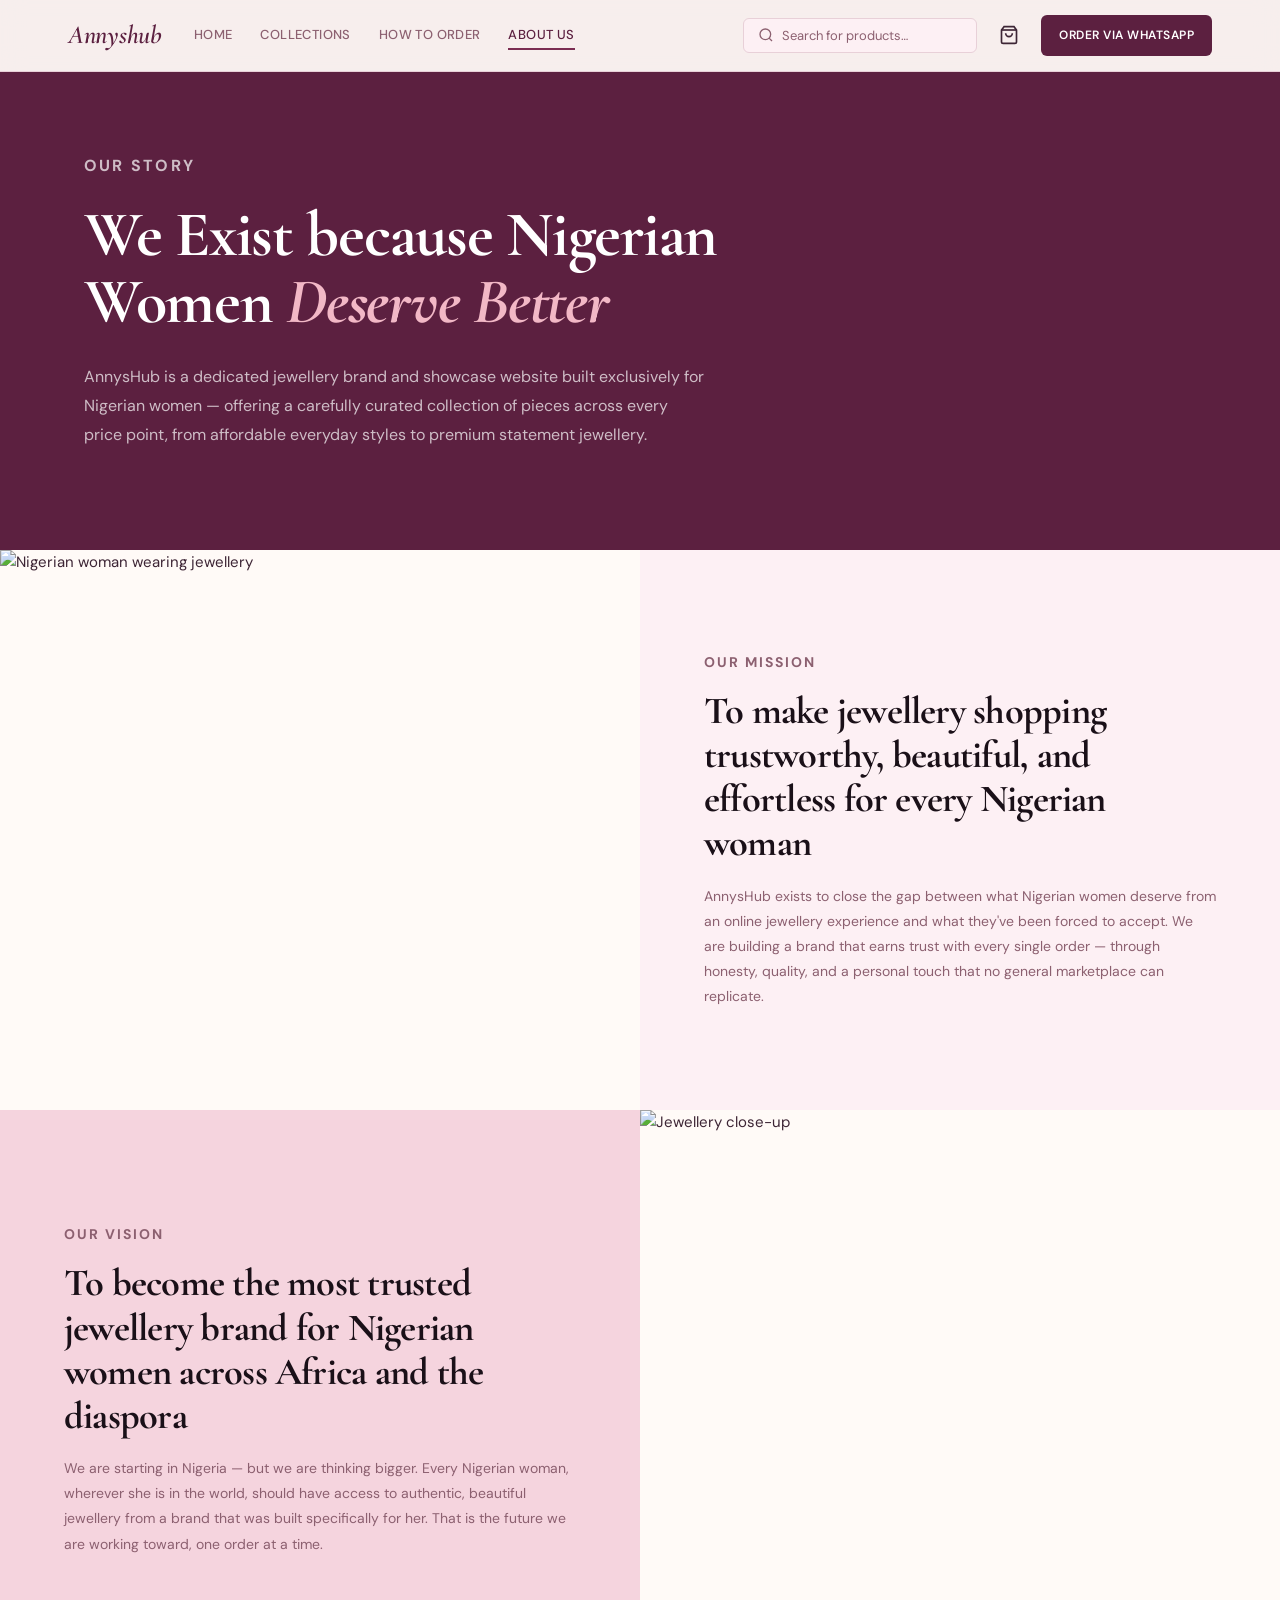
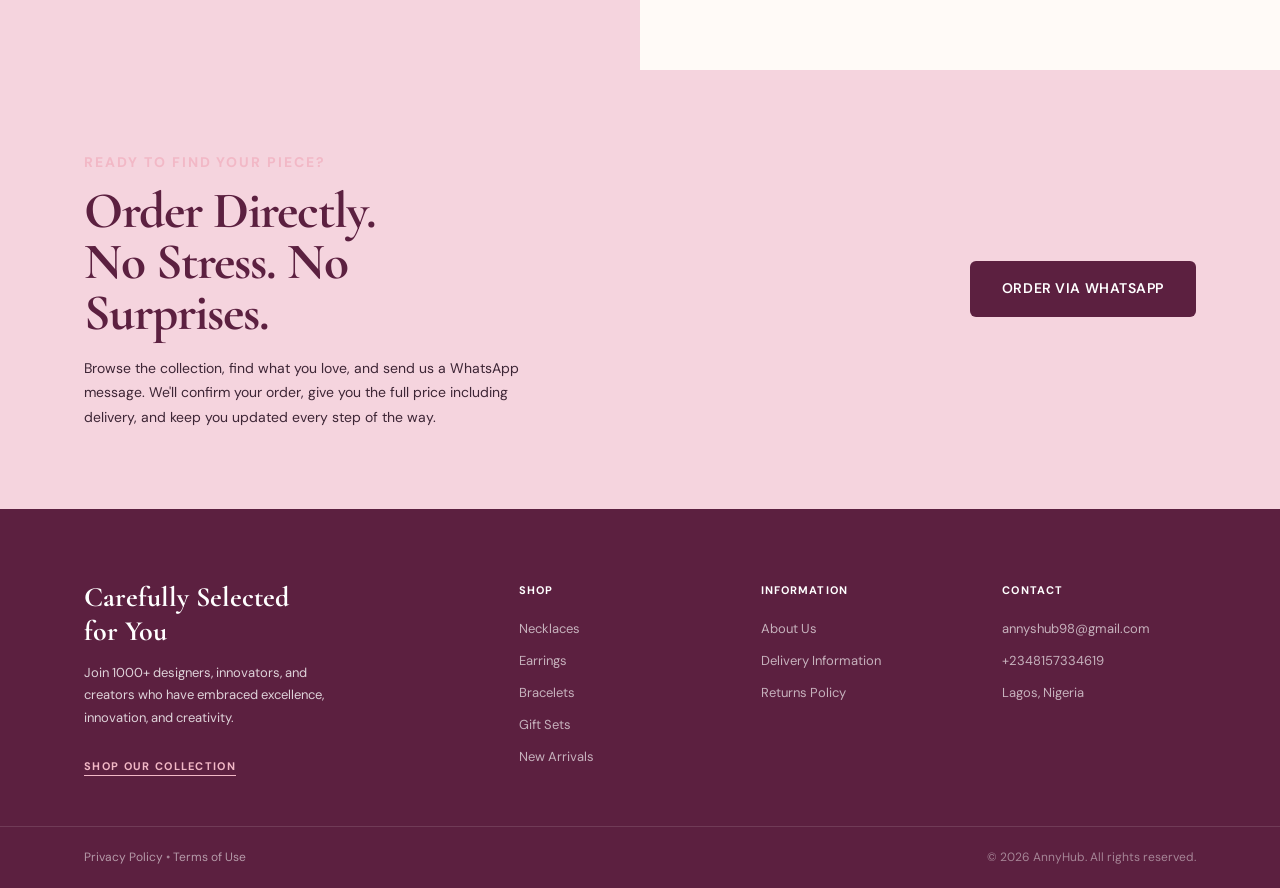
==== about.html @ d25cd74f "how to order.html update and index.html update added the how to order page and linked it to the inde" ====
<!DOCTYPE html>
<html lang="en">
<head>
  <meta charset="UTF-8" />
  <meta name="viewport" content="width=device-width, initial-scale=1.0" />
  <title>About Us — AnnyHub</title>
  <link rel="preconnect" href="https://fonts.googleapis.com" />
  <link rel="preconnect" href="https://fonts.gstatic.com" crossorigin />
  <link href="https://fonts.googleapis.com/css2?family=Cormorant+Garamond:ital,wght@0,300;0,400;0,500;0,600;0,700;1,400;1,500&family=DM+Sans:wght@300;400;500;600&display=swap" rel="stylesheet" />
  <link rel="stylesheet" href="style.css" />
</head>
<body>

  <!-- NAV -->
  <header class="nav" id="nav">
    <div class="nav__inner">
      <a href="index.html" class="nav__logo">Annyshub</a>
      <nav class="nav__links">
        <a href="index.html" class="nav__link">Home</a>
        <a href="index.html#collections" class="nav__link">Collections</a>
        <a href="how-to-order.html" class="nav__link">How to Order</a>
        <a href="about.html" class="nav__link active">About Us</a>
      </nav>
      <div class="nav__actions">
        <div class="nav__search">
          <svg width="16" height="16" fill="none" stroke="currentColor" stroke-width="2" viewBox="0 0 24 24"><circle cx="11" cy="11" r="8"/><path d="m21 21-4.35-4.35"/></svg>
          <input type="text" placeholder="Search for products…" />
        </div>
        <button class="nav__cart" aria-label="Cart">
          <svg width="20" height="20" fill="none" stroke="currentColor" stroke-width="2" viewBox="0 0 24 24"><path d="M6 2 3 6v14a2 2 0 0 0 2 2h14a2 2 0 0 0 2-2V6l-3-4z"/><line x1="3" y1="6" x2="21" y2="6"/><path d="M16 10a4 4 0 0 1-8 0"/></svg>
        </button>
        <a href="https://wa.me/2348157334619" class="btn btn--dark btn--sm" target="_blank">Order via WhatsApp</a>
      </div>
      <button class="nav__burger" id="navBurger" aria-label="Menu">
        <span></span><span></span><span></span>
      </button>
    </div>
    <div class="nav__mobile" id="navMobile">
      <a href="index.html" class="nav__link">Home</a>
      <a href="index.html#collections" class="nav__link">Collections</a>
      <a href="how-to-order.html" class="nav__link">How to Order</a>
      <a href="about.html" class="nav__link active">About Us</a>
      <a href="https://wa.me/2348157334619" class="btn btn--dark btn--sm" target="_blank">Order via WhatsApp</a>
    </div>
  </header>

  <!-- ABOUT HERO -->
  <section class="about-hero">
    <div class="about-hero__inner container">
      <p class="section-label" style="color:rgba(255,255,255,0.7)">Our Story</p>
      <h1>We Exist because Nigerian Women <em>Deserve Better</em></h1>
      <p>AnnysHub is a dedicated jewellery brand and showcase website built exclusively for Nigerian women — offering a carefully curated collection of pieces across every price point, from affordable everyday styles to premium statement jewellery.</p>
    </div>
  </section>

  <!-- MISSION + VISION -->
  <section class="about-split">
    <div class="about-split__item">
      <div class="about-split__img">
        <img src="https://images.unsplash.com/photo-1588605279700-1add27ef7e93?w=700&q=80" alt="Nigerian woman wearing jewellery" />
      </div>
      <div class="about-split__text about-split__text--right">
        <p class="section-label">Our Mission</p>
        <h2>To make jewellery shopping trustworthy, beautiful, and effortless for every Nigerian woman</h2>
        <p>AnnysHub exists to close the gap between what Nigerian women deserve from an online jewellery experience and what they've been forced to accept. We are building a brand that earns trust with every single order — through honesty, quality, and a personal touch that no general marketplace can replicate.</p>
      </div>
    </div>

    <div class="about-split__item about-split__item--reverse">
      <div class="about-split__text about-split__text--left">
        <p class="section-label">Our Vision</p>
        <h2>To become the most trusted jewellery brand for Nigerian women across Africa and the diaspora</h2>
        <p>We are starting in Nigeria — but we are thinking bigger. Every Nigerian woman, wherever she is in the world, should have access to authentic, beautiful jewellery from a brand that was built specifically for her. That is the future we are working toward, one order at a time.</p>
      </div>
      <div class="about-split__img">
        <img src="https://images.unsplash.com/photo-1601121141418-7bec3c8a1c37?w=700&q=80" alt="Jewellery close-up" />
      </div>
    </div>
  </section>

  <!-- CTA BANNER -->
  <section class="cta-banner">
    <div class="container cta-banner__inner">
      <div class="cta-banner__text">
        <p class="section-label" style="color:var(--rose-light)">Ready to find your piece?</p>
        <h2>Order Directly.<br/> No Stress. No<br/> Surprises.</h2>
        <p>Browse the collection, find what you love, and send us a WhatsApp message. We'll confirm your order, give you the full price including delivery, and keep you updated every step of the way.</p>
      </div>
      <a href="https://wa.me/2348157334619" class="btn btn--dark btn--lg" target="_blank">Order via WhatsApp</a>
    </div>
  </section>

  <!-- FOOTER -->
  <footer class="footer">
    <div class="container footer__inner">
      <div class="footer__brand">
        <h3>Carefully Selected<br/> for You</h3>
        <p>Join 1000+ designers, innovators, and creators who have embraced excellence, innovation, and creativity.</p>
        <a href="index.html#collections" class="footer__shop-link">SHOP OUR COLLECTION</a>
      </div>
      <div class="footer__col">
        <h4>Shop</h4>
        <a href="#">Necklaces</a>
        <a href="#">Earrings</a>
        <a href="#">Bracelets</a>
        <a href="#">Gift Sets</a>
        <a href="#">New Arrivals</a>
      </div>
      <div class="footer__col">
        <h4>Information</h4>
        <a href="about.html">About Us</a>
        <a href="#">Delivery Information</a>
        <a href="#">Returns Policy</a>
      </div>
      <div class="footer__col">
        <h4>Contact</h4>
        <a href="mailto:annyshub98@gmail.com">annyshub98@gmail.com</a>
        <a href="tel:+2348157334619">+2348157334619</a>
        <span>Lagos, Nigeria</span>
      </div>
    </div>
    <div class="footer__bottom">
      <div class="container footer__bottom-inner">
        <span><a href="#">Privacy Policy</a> &bull; <a href="#">Terms of Use</a></span>
        <span>© 2026 AnnyHub. All rights reserved.</span>
      </div>
    </div>
  </footer>

  <script src="script.js"></script>
</body>
</html>
---- style.css ----
/* ===========================
   ANNYSHUB — Global Stylesheet
   =========================== */

/* --- CSS Variables --- */
:root {
  --plum:       #7b2d52;
  --plum-dark:  #5c2040;
  --plum-light: #a3446e;
  --rose:       #c0607a;
  --rose-light: #f2b8c6;
  --blush:      #fce8ee;
  --blush-mid:  #f5d4de;
  --pink-bg:    #fdf0f4;
  --cream:      #fffaf7;
  --dark:       #1a1018;
  --text:       #3d2535;
  --text-muted: #8c6070;
  --border:     #e8d0d8;
  --white:      #ffffff;

  --font-display: 'Cormorant Garamond', Georgia, serif;
  --font-body:    'DM Sans', sans-serif;

  --radius:    12px;
  --radius-lg: 20px;
  --shadow:    0 4px 24px rgba(123,45,82,0.10);
  --shadow-lg: 0 12px 48px rgba(123,45,82,0.16);

  --nav-h: 72px;
  --transition: 0.3s cubic-bezier(0.25, 0.46, 0.45, 0.94);
}

/* --- Reset & Base --- */
*, *::before, *::after { box-sizing: border-box; margin: 0; padding: 0; }

html { scroll-behavior: smooth; }

body {
  font-family: var(--font-body);
  font-size: 15px;
  line-height: 1.7;
  color: var(--text);
  background: var(--cream);
  overflow-x: hidden;
}

img { display: block; width: 100%; height: 100%; object-fit: cover; }
a { text-decoration: none; color: inherit; }
ul { list-style: none; }

/* --- Container --- */
.container {
  width: 100%;
  max-width: 1160px;
  margin: 0 auto;
  padding: 0 24px;
}

/* --- Buttons --- */
.btn {
  display: inline-flex;
  align-items: center;
  gap: 8px;
  font-family: var(--font-body);
  font-size: 13px;
  font-weight: 600;
  letter-spacing: 0.04em;
  text-transform: uppercase;
  border-radius: 6px;
  cursor: pointer;
  transition: all var(--transition);
  border: none;
  white-space: nowrap;
}

.btn--dark {
  background: var(--plum-dark);
  color: var(--white);
  padding: 13px 22px;
}
.btn--dark:hover {
  background: var(--plum);
  transform: translateY(-1px);
  box-shadow: 0 6px 20px rgba(92,32,64,0.35);
}

.btn--outline {
  background: transparent;
  color: var(--plum-dark);
  padding: 12px 22px;
  border: 1.5px solid var(--plum-dark);
}
.btn--outline:hover {
  background: var(--plum-dark);
  color: var(--white);
}

.btn--sm { padding: 10px 18px; font-size: 12px; }
.btn--lg { padding: 16px 32px; font-size: 14px; }


/* ===========================
   NAVIGATION
   =========================== */
.nav {
  position: fixed;
  top: 0; left: 0; right: 0;
  z-index: 100;
  background: rgba(255,250,247,0.95);
  backdrop-filter: blur(12px);
  border-bottom: 1px solid var(--border);
  height: var(--nav-h);
  transition: box-shadow var(--transition);
}

.nav.scrolled { box-shadow: var(--shadow); }

.nav__inner {
  height: 100%;
  max-width: 1200px;
  margin: 0 auto;
  padding: 0 28px;
  display: flex;
  align-items: center;
  gap: 32px;
}

.nav__logo {
  font-family: var(--font-display);
  font-size: 26px;
  font-weight: 600;
  font-style: italic;
  color: var(--plum-dark);
  flex-shrink: 0;
  letter-spacing: -0.01em;
}

.nav__links {
  display: flex;
  align-items: center;
  gap: 28px;
  flex: 1;
}

.nav__link {
  font-size: 13px;
  font-weight: 500;
  letter-spacing: 0.03em;
  color: var(--text-muted);
  text-transform: uppercase;
  transition: color var(--transition);
  position: relative;
}

.nav__link::after {
  content: '';
  position: absolute;
  bottom: -3px; left: 0;
  width: 0; height: 1.5px;
  background: var(--plum);
  transition: width var(--transition);
}

.nav__link:hover,
.nav__link.active {
  color: var(--plum-dark);
}

.nav__link:hover::after,
.nav__link.active::after { width: 100%; }

.nav__actions {
  display: flex;
  align-items: center;
  gap: 16px;
  margin-left: auto;
}

.nav__search {
  display: flex;
  align-items: center;
  gap: 8px;
  background: var(--pink-bg);
  border: 1px solid var(--border);
  border-radius: 6px;
  padding: 8px 14px;
}

.nav__search svg { color: var(--text-muted); flex-shrink: 0; }

.nav__search input {
  background: none;
  border: none;
  outline: none;
  font-family: var(--font-body);
  font-size: 13px;
  color: var(--text);
  width: 180px;
}

.nav__search input::placeholder { color: var(--text-muted); }

.nav__cart {
  background: none;
  border: none;
  cursor: pointer;
  color: var(--text);
  padding: 6px;
  border-radius: 6px;
  transition: color var(--transition);
  display: flex;
}
.nav__cart:hover { color: var(--plum); }

/* Burger */
.nav__burger {
  display: none;
  flex-direction: column;
  gap: 5px;
  background: none;
  border: none;
  cursor: pointer;
  padding: 4px;
  margin-left: auto;
}
.nav__burger span {
  display: block;
  width: 22px; height: 2px;
  background: var(--plum-dark);
  border-radius: 2px;
  transition: all var(--transition);
}

.nav__mobile {
  display: none;
  flex-direction: column;
  gap: 0;
  background: var(--white);
  border-top: 1px solid var(--border);
  padding: 20px 24px 28px;
  box-shadow: var(--shadow-lg);
}

.nav__mobile .nav__link {
  padding: 12px 0;
  border-bottom: 1px solid var(--border);
  font-size: 14px;
}

.nav__mobile .btn { margin-top: 16px; align-self: flex-start; }

.nav__mobile.open { display: flex; }


/* ===========================
   HOMEPAGE — HERO
   =========================== */
.hero {
  min-height: 100vh;
  padding-top: var(--nav-h);
  display: grid;
  grid-template-columns: 1fr 1fr;
  align-items: center;
  gap: 60px;
  max-width: 1200px;
  margin: 0 auto;
  padding-left: 28px;
  padding-right: 28px;
  padding-bottom: 60px;
}

.hero__content {
  padding-top: 40px;
  animation: fadeUp 0.8s ease both;
}

.hero__eyebrow {
  font-size: 11px;
  font-weight: 600;
  letter-spacing: 0.15em;
  text-transform: uppercase;
  color: var(--rose);
  margin-bottom: 20px;
}

.hero__headline {
  font-family: var(--font-display);
  font-size: clamp(48px, 6vw, 80px);
  font-weight: 700;
  line-height: 1.0;
  color: var(--dark);
  margin-bottom: 24px;
  letter-spacing: -0.02em;
}

.hero__headline em {
  font-style: italic;
  color: var(--rose);
}

.hero__headline span {
  color: var(--plum);
  font-style: italic;
}

.hero__sub {
  font-size: 15px;
  color: var(--text-muted);
  max-width: 420px;
  margin-bottom: 36px;
  line-height: 1.75;
}

.hero__cta {
  display: flex;
  flex-wrap: wrap;
  gap: 12px;
  margin-bottom: 48px;
}

.hero__stats {
  display: flex;
  gap: 40px;
  padding-top: 32px;
  border-top: 1px solid var(--border);
}

.hero__stat strong {
  display: block;
  font-family: var(--font-display);
  font-size: 28px;
  font-weight: 700;
  color: var(--plum-dark);
  line-height: 1;
  margin-bottom: 4px;
}

.hero__stat span {
  font-size: 11px;
  font-weight: 500;
  letter-spacing: 0.06em;
  text-transform: uppercase;
  color: var(--text-muted);
}

.hero__image {
  position: relative;
  animation: fadeUp 0.8s 0.2s ease both;
}

.hero__img-frame {
  width: 100%;
  aspect-ratio: 4/5;
  border-radius: var(--radius-lg);
  overflow: hidden;
  box-shadow: var(--shadow-lg);
  position: relative;
  z-index: 1;
}

.hero__accent-dot {
  position: absolute;
  width: 200px; height: 200px;
  background: radial-gradient(circle, var(--blush) 0%, transparent 70%);
  border-radius: 50%;
  top: -40px; right: -40px;
  z-index: 0;
}


/* ===========================
   TICKER
   =========================== */
.ticker {
  background: var(--plum-dark);
  overflow: hidden;
  padding: 14px 0;
}

.ticker__track {
  display: flex;
  gap: 0;
  animation: ticker 20s linear infinite;
  white-space: nowrap;
}

.ticker__track span {
  font-size: 11px;
  font-weight: 600;
  letter-spacing: 0.12em;
  text-transform: uppercase;
  color: rgba(255,255,255,0.85);
  padding: 0 40px;
  flex-shrink: 0;
}

@keyframes ticker {
  0% { transform: translateX(0); }
  100% { transform: translateX(-50%); }
}


/* ===========================
   SECTION SHARED
   =========================== */
.section-header {
  display: flex;
  flex-wrap: wrap;
  align-items: flex-end;
  gap: 8px 24px;
  margin-bottom: 44px;
}

.section-label {
  font-size: 10.5px;
  font-weight: 700;
  letter-spacing: 0.14em;
  text-transform: uppercase;
  color: var(--rose);
  width: 100%;
}

.section-title {
  font-family: var(--font-display);
  font-size: clamp(30px, 4vw, 48px);
  font-weight: 700;
  color: var(--dark);
  letter-spacing: -0.02em;
  line-height: 1.1;
  flex: 1;
}

.section-link {
  font-size: 12px;
  font-weight: 600;
  letter-spacing: 0.05em;
  text-transform: uppercase;
  color: var(--plum);
  margin-bottom: 6px;
  transition: color var(--transition);
}
.section-link:hover { color: var(--rose); }


/* ===========================
   CATEGORIES
   =========================== */
.categories {
  background: var(--white);
  padding: 100px 0;
}

.categories__grid {
  display: grid;
  grid-template-columns: repeat(4, 1fr);
  gap: 16px;
}

.cat-card {
  position: relative;
  border-radius: var(--radius);
  overflow: hidden;
  cursor: pointer;
}

.cat-card__img {
  width: 100%;
  aspect-ratio: 3/4;
  transition: transform 0.5s ease;
}

.cat-card:hover .cat-card__img { transform: scale(1.04); }

.cat-card__label {
  position: absolute;
  top: 12px; left: 12px;
  background: var(--plum-dark);
  color: white;
  font-size: 10px;
  font-weight: 700;
  letter-spacing: 0.1em;
  text-transform: uppercase;
  padding: 5px 10px;
  border-radius: 4px;
}


/* ===========================
   ARRIVALS
   =========================== */
.arrivals {
  background: var(--pink-bg);
  padding: 100px 0;
}

.arrivals__grid {
  display: grid;
  grid-template-columns: repeat(3, 1fr);
  gap: 24px;
}

.product-card {
  background: var(--white);
  border-radius: var(--radius);
  overflow: hidden;
  box-shadow: var(--shadow);
  transition: transform var(--transition), box-shadow var(--transition);
}

.product-card:hover {
  transform: translateY(-4px);
  box-shadow: var(--shadow-lg);
}

.product-card__img {
  position: relative;
  aspect-ratio: 4/5;
  overflow: hidden;
}

.product-card__overlay {
  position: absolute;
  inset: 0;
  background: rgba(92,32,64,0.55);
  display: flex;
  align-items: center;
  justify-content: center;
  opacity: 0;
  transition: opacity var(--transition);
}

.product-card:hover .product-card__overlay { opacity: 1; }

.product-card__info {
  padding: 18px 20px 22px;
}

.product-card__info h3 {
  font-family: var(--font-display);
  font-size: 20px;
  font-weight: 600;
  color: var(--dark);
  margin-bottom: 4px;
}

.product-card__meta {
  font-size: 11px;
  font-weight: 600;
  letter-spacing: 0.08em;
  text-transform: uppercase;
  color: var(--text-muted);
  margin-bottom: 8px;
}

.product-card__price {
  font-family: var(--font-display);
  font-size: 22px;
  font-weight: 700;
  color: var(--plum-dark);
}


/* ===========================
   REVIEWS
   =========================== */
.reviews {
  background: var(--white);
  padding: 100px 0;
}

.reviews__title { font-size: clamp(36px, 5vw, 60px); }

.reviews__grid {
  display: grid;
  grid-template-columns: repeat(3, 1fr);
  gap: 24px;
}

.review-card {
  background: var(--pink-bg);
  border: 1px solid var(--blush-mid);
  border-radius: var(--radius);
  padding: 28px 24px;
  display: flex;
  flex-direction: column;
  gap: 20px;
}

.review-card p {
  font-size: 14px;
  line-height: 1.75;
  color: var(--text);
  flex: 1;
}

.review-card__author {
  display: flex;
  align-items: center;
  gap: 12px;
}

.review-card__avatar {
  width: 40px; height: 40px;
  background: var(--plum);
  color: white;
  border-radius: 50%;
  display: flex;
  align-items: center;
  justify-content: center;
  font-size: 15px;
  font-weight: 700;
  flex-shrink: 0;
}

.review-card__author strong {
  display: block;
  font-size: 14px;
  font-weight: 600;
  color: var(--dark);
}

.review-card__author span {
  font-size: 12px;
  color: var(--text-muted);
}

.stars { color: #e5963a; font-size: 13px; letter-spacing: 1px; }


/* ===========================
   TRUST
   =========================== */
.trust {
  background: var(--pink-bg);
  padding: 100px 0;
}

.trust__grid {
  display: grid;
  grid-template-columns: repeat(3, 1fr);
  gap: 24px;
}

.trust-card {
  background: var(--white);
  border: 1px solid var(--border);
  border-radius: var(--radius);
  padding: 36px 28px;
  text-align: center;
}

.trust-card__icon {
  font-size: 32px;
  margin-bottom: 16px;
}

.trust-card h3 {
  font-family: var(--font-display);
  font-size: 20px;
  font-weight: 600;
  color: var(--dark);
  margin-bottom: 10px;
}

.trust-card p {
  font-size: 14px;
  color: var(--text-muted);
  line-height: 1.7;
}


/* ===========================
   CTA BANNER
   =========================== */
.cta-banner {
  background: var(--blush-mid);
  padding: 80px 0;
}

.cta-banner__inner {
  display: flex;
  align-items: center;
  justify-content: space-between;
  gap: 48px;
}

.cta-banner__text h2 {
  font-family: var(--font-display);
  font-size: clamp(36px, 4vw, 56px);
  font-weight: 700;
  color: var(--plum-dark);
  line-height: 1.0;
  letter-spacing: -0.02em;
  margin: 12px 0 16px;
}

.cta-banner__text p {
  font-size: 14px;
  color: var(--text);
  max-width: 440px;
  line-height: 1.75;
}


/* ===========================
   FOOTER
   =========================== */
.footer {
  background: var(--plum-dark);
  color: rgba(255,255,255,0.8);
}

.footer__inner {
  display: grid;
  grid-template-columns: 2fr 1fr 1fr 1fr;
  gap: 48px;
  padding: 72px 24px 48px;
}

.footer__brand h3 {
  font-family: var(--font-display);
  font-size: 28px;
  font-weight: 700;
  color: white;
  line-height: 1.2;
  margin-bottom: 14px;
}

.footer__brand p {
  font-size: 13px;
  line-height: 1.7;
  max-width: 260px;
  margin-bottom: 24px;
}

.footer__shop-link {
  font-size: 11px;
  font-weight: 700;
  letter-spacing: 0.12em;
  text-transform: uppercase;
  color: var(--rose-light);
  border-bottom: 1px solid var(--rose-light);
  padding-bottom: 2px;
  transition: color var(--transition);
}

.footer__col h4 {
  font-size: 11px;
  font-weight: 700;
  letter-spacing: 0.1em;
  text-transform: uppercase;
  color: white;
  margin-bottom: 18px;
}

.footer__col a,
.footer__col span {
  display: block;
  font-size: 13px;
  color: rgba(255,255,255,0.65);
  margin-bottom: 10px;
  transition: color var(--transition);
}

.footer__col a:hover { color: white; }

.footer__bottom {
  border-top: 1px solid rgba(255,255,255,0.12);
}

.footer__bottom-inner {
  display: flex;
  justify-content: space-between;
  align-items: center;
  padding: 20px 24px;
  font-size: 12px;
  color: rgba(255,255,255,0.45);
}

.footer__bottom-inner a {
  color: rgba(255,255,255,0.55);
  transition: color var(--transition);
}

.footer__bottom-inner a:hover { color: white; }


/* ===========================
   ABOUT PAGE
   =========================== */
.about-hero {
  background: var(--plum-dark);
  padding: calc(var(--nav-h) + 80px) 0 100px;
}

.about-hero h1 {
  font-family: var(--font-display);
  font-size: clamp(40px, 5vw, 72px);
  font-weight: 700;
  color: white;
  line-height: 1.05;
  letter-spacing: -0.02em;
  margin: 20px 0 28px;
  max-width: 700px;
}

.about-hero em {
  font-style: italic;
  color: var(--rose-light);
}

.about-hero p {
  font-size: 16px;
  color: rgba(255,255,255,0.7);
  max-width: 620px;
  line-height: 1.8;
}

/* Split sections */
.about-split { padding: 0; }

.about-split__item {
  display: grid;
  grid-template-columns: 1fr 1fr;
  min-height: 560px;
}

.about-split__item--reverse .about-split__img { order: 2; }
.about-split__item--reverse .about-split__text--left { order: 1; }

.about-split__img {
  overflow: hidden;
}

.about-split__img img {
  width: 100%; height: 100%;
  object-fit: cover;
  transition: transform 0.8s ease;
}

.about-split__img:hover img { transform: scale(1.03); }

.about-split__text {
  display: flex;
  flex-direction: column;
  justify-content: center;
  padding: 72px 64px;
}

.about-split__text--right { background: var(--pink-bg); }
.about-split__text--left  { background: var(--blush-mid); }

.about-split__text h2 {
  font-family: var(--font-display);
  font-size: clamp(26px, 3vw, 40px);
  font-weight: 700;
  color: var(--dark);
  line-height: 1.15;
  letter-spacing: -0.02em;
  margin: 14px 0 18px;
}

.about-split__text p {
  font-size: 14px;
  line-height: 1.8;
  color: var(--text-muted);
}


/* ===========================
   HOW TO ORDER PAGE
   =========================== */
.hto-hero {
  background: var(--pink-bg);
  padding: calc(var(--nav-h) + 80px) 0 80px;
  text-align: center;
}

.hto-hero__inner { max-width: 700px; }

.hto-hero h1 {
  font-family: var(--font-display);
  font-size: clamp(38px, 5vw, 64px);
  font-weight: 700;
  color: var(--dark);
  line-height: 1.1;
  letter-spacing: -0.02em;
  margin: 16px 0 24px;
}

.hto-hero em { color: var(--plum); font-style: italic; }

.hto-hero p {
  font-size: 15px;
  color: var(--text-muted);
  max-width: 580px;
  margin: 0 auto;
  line-height: 1.8;
}

.steps {
  background: var(--white);
  padding: 100px 0 120px;
}

.steps__heading {
  font-family: var(--font-display);
  font-size: clamp(30px, 4vw, 50px);
  font-weight: 700;
  text-align: center;
  color: var(--dark);
  letter-spacing: -0.02em;
  margin-bottom: 60px;
}

.steps__grid {
  display: grid;
  grid-template-columns: 1fr 1fr;
  gap: 28px;
}

.step-card {
  background: var(--pink-bg);
  border: 1px solid var(--blush-mid);
  border-radius: var(--radius-lg);
  padding: 44px 40px;
  opacity: 0;
  transform: translateY(28px);
  transition: opacity 0.6s ease, transform 0.6s ease, box-shadow var(--transition);
}

.step-card.visible {
  opacity: 1;
  transform: translateY(0);
}

.step-card:hover { box-shadow: var(--shadow-lg); }

.step-card__num {
  width: 48px; height: 48px;
  background: var(--plum-dark);
  color: white;
  border-radius: 50%;
  display: flex;
  align-items: center;
  justify-content: center;
  font-size: 20px;
  font-weight: 700;
  margin-bottom: 24px;
}

.step-card h3 {
  font-family: var(--font-display);
  font-size: 26px;
  font-weight: 700;
  color: var(--dark);
  margin-bottom: 14px;
  letter-spacing: -0.01em;
}

.step-card p {
  font-size: 14px;
  line-height: 1.8;
  color: var(--text-muted);
}


/* ===========================
   ANIMATIONS
   =========================== */
@keyframes fadeUp {
  from { opacity: 0; transform: translateY(32px); }
  to   { opacity: 1; transform: translateY(0); }
}

.reveal {
  opacity: 0;
  transform: translateY(28px);
  transition: opacity 0.6s ease, transform 0.6s ease;
}

.reveal.visible {
  opacity: 1;
  transform: translateY(0);
}


/* ===========================
   RESPONSIVE
   =========================== */
@media (max-width: 1024px) {
  .hero {
    grid-template-columns: 1fr;
    min-height: auto;
    padding-top: calc(var(--nav-h) + 48px);
    padding-bottom: 60px;
    gap: 40px;
  }

  .hero__image { max-width: 460px; margin: 0 auto; }

  .categories__grid { grid-template-columns: repeat(2, 1fr); }

  .footer__inner { grid-template-columns: 1fr 1fr; gap: 32px; }

  .about-split__item { grid-template-columns: 1fr; min-height: auto; }
  .about-split__item--reverse .about-split__img { order: 0; }
  .about-split__text { padding: 48px 32px; }
  .about-split__img { aspect-ratio: 16/9; }
}

@media (max-width: 768px) {
  .nav__links,
  .nav__actions .nav__search,
  .nav__actions .nav__cart,
  .nav__actions .btn { display: none; }

  .nav__actions { display: none; }

  .nav__burger { display: flex; }

  .arrivals__grid,
  .reviews__grid,
  .trust__grid { grid-template-columns: 1fr; }

  .cta-banner__inner {
    flex-direction: column;
    text-align: center;
  }

  .cta-banner__text p { max-width: 100%; }

  .footer__inner { grid-template-columns: 1fr; gap: 28px; padding: 48px 24px 32px; }

  .steps__grid { grid-template-columns: 1fr; }

  .hero__stats { gap: 24px; flex-wrap: wrap; }

  .footer__bottom-inner { flex-direction: column; gap: 8px; text-align: center; }
}
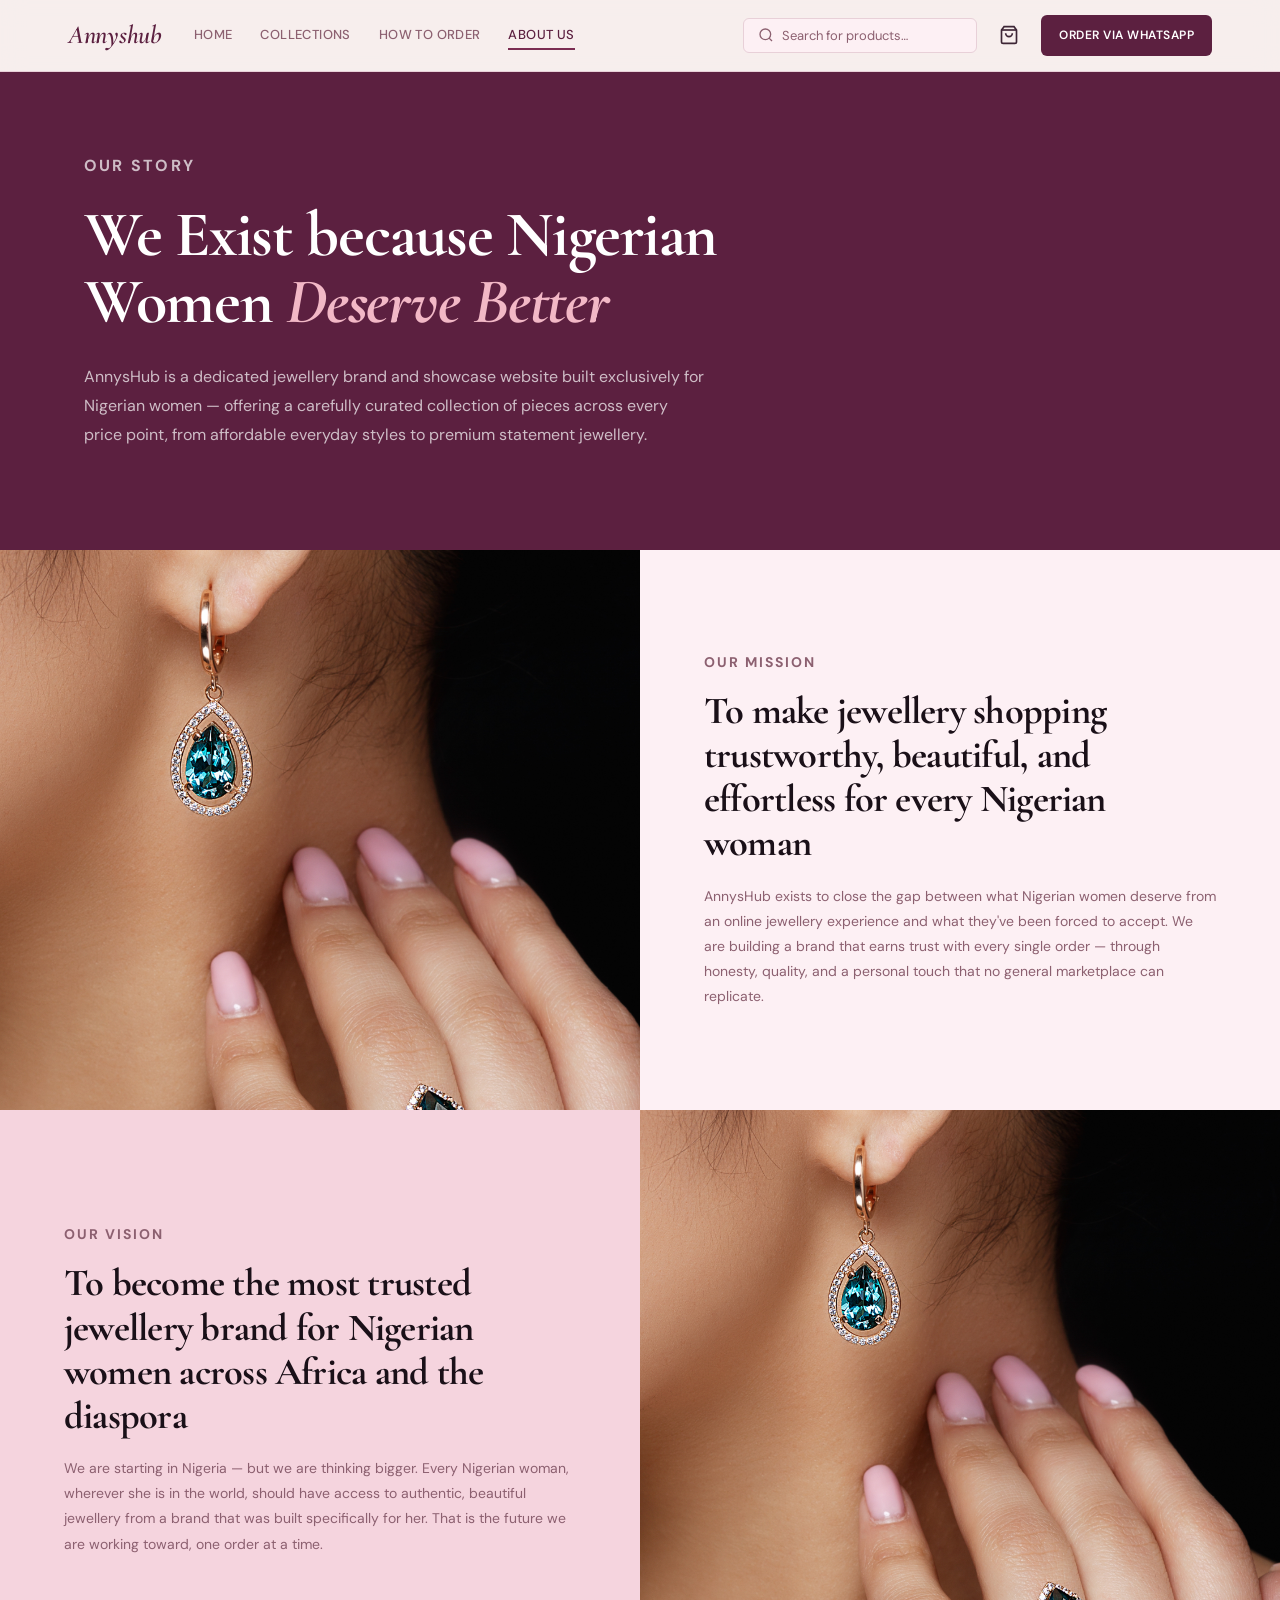
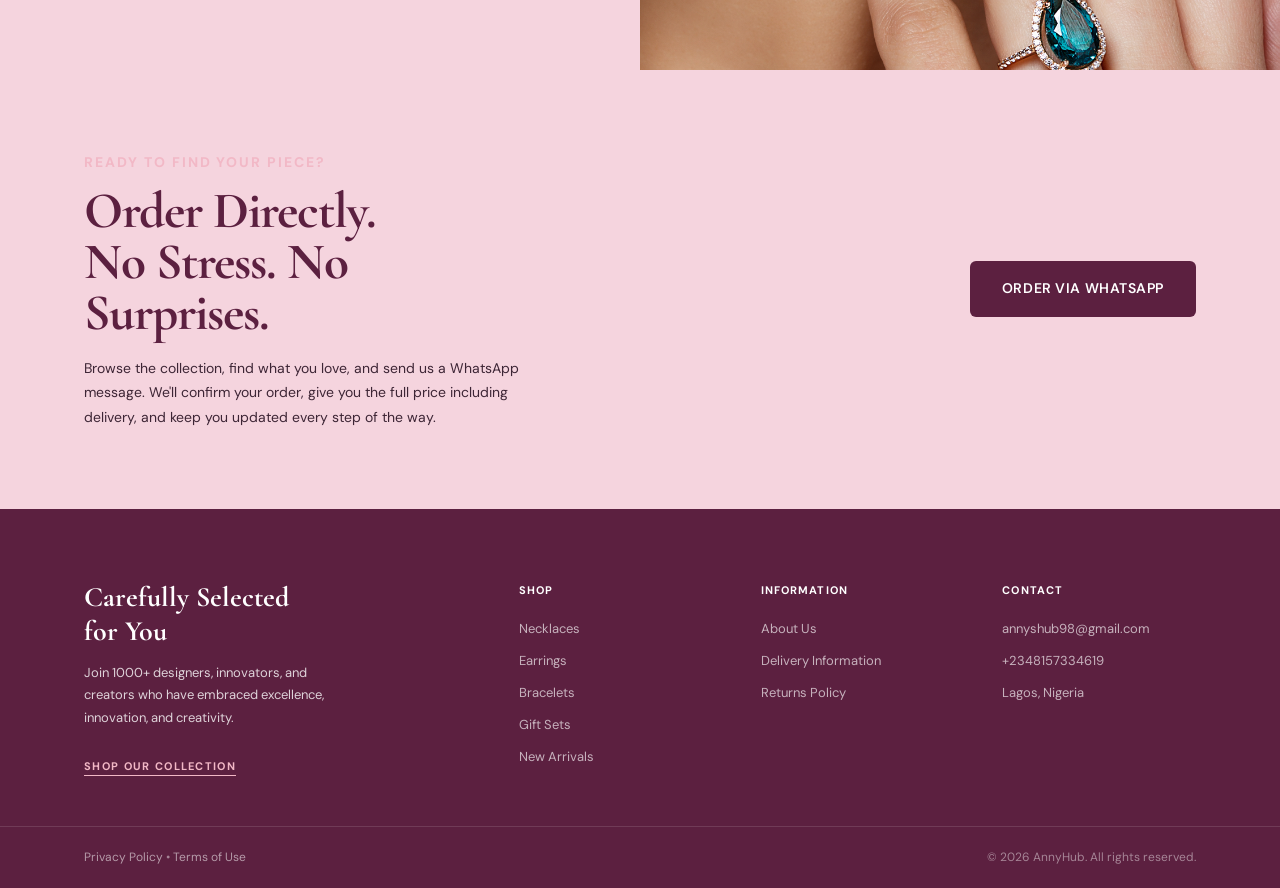
==== commit ff6b2912: "images updated, added new images, and made some adjustments to the CSS for better layout on the "How" ====
--- a/about.html
+++ b/about.html
@@ -57,7 +57,7 @@
   <section class="about-split">
     <div class="about-split__item">
       <div class="about-split__img">
-        <img src="https://images.unsplash.com/photo-1588605279700-1add27ef7e93?w=700&q=80" alt="Nigerian woman wearing jewellery" />
+        <img src="../images/model-shows-earrings-ring-with-beautiful-blue-precious-stones 4.png" alt="Nigerian woman wearing jewellery" />
       </div>
       <div class="about-split__text about-split__text--right">
         <p class="section-label">Our Mission</p>
@@ -73,7 +73,7 @@
         <p>We are starting in Nigeria — but we are thinking bigger. Every Nigerian woman, wherever she is in the world, should have access to authentic, beautiful jewellery from a brand that was built specifically for her. That is the future we are working toward, one order at a time.</p>
       </div>
       <div class="about-split__img">
-        <img src="https://images.unsplash.com/photo-1601121141418-7bec3c8a1c37?w=700&q=80" alt="Jewellery close-up" />
+        <img src="../images/model-shows-earrings-ring-with-beautiful-blue-precious-stones 3.png" alt="Jewellery close-up" />
       </div>
     </div>
   </section>
--- a/style.css
+++ b/style.css
@@ -900,6 +900,11 @@
 }
 
 .steps {
+  Display: grid;
+  grid-template-columns: 1fr;
+
+
+
   background: var(--white);
   padding: 100px 0 120px;
 }
@@ -1038,4 +1043,9 @@
   .hero__stats { gap: 24px; flex-wrap: wrap; }
 
   .footer__bottom-inner { flex-direction: column; gap: 8px; text-align: center; }
-}+}
+
+
+
+
+
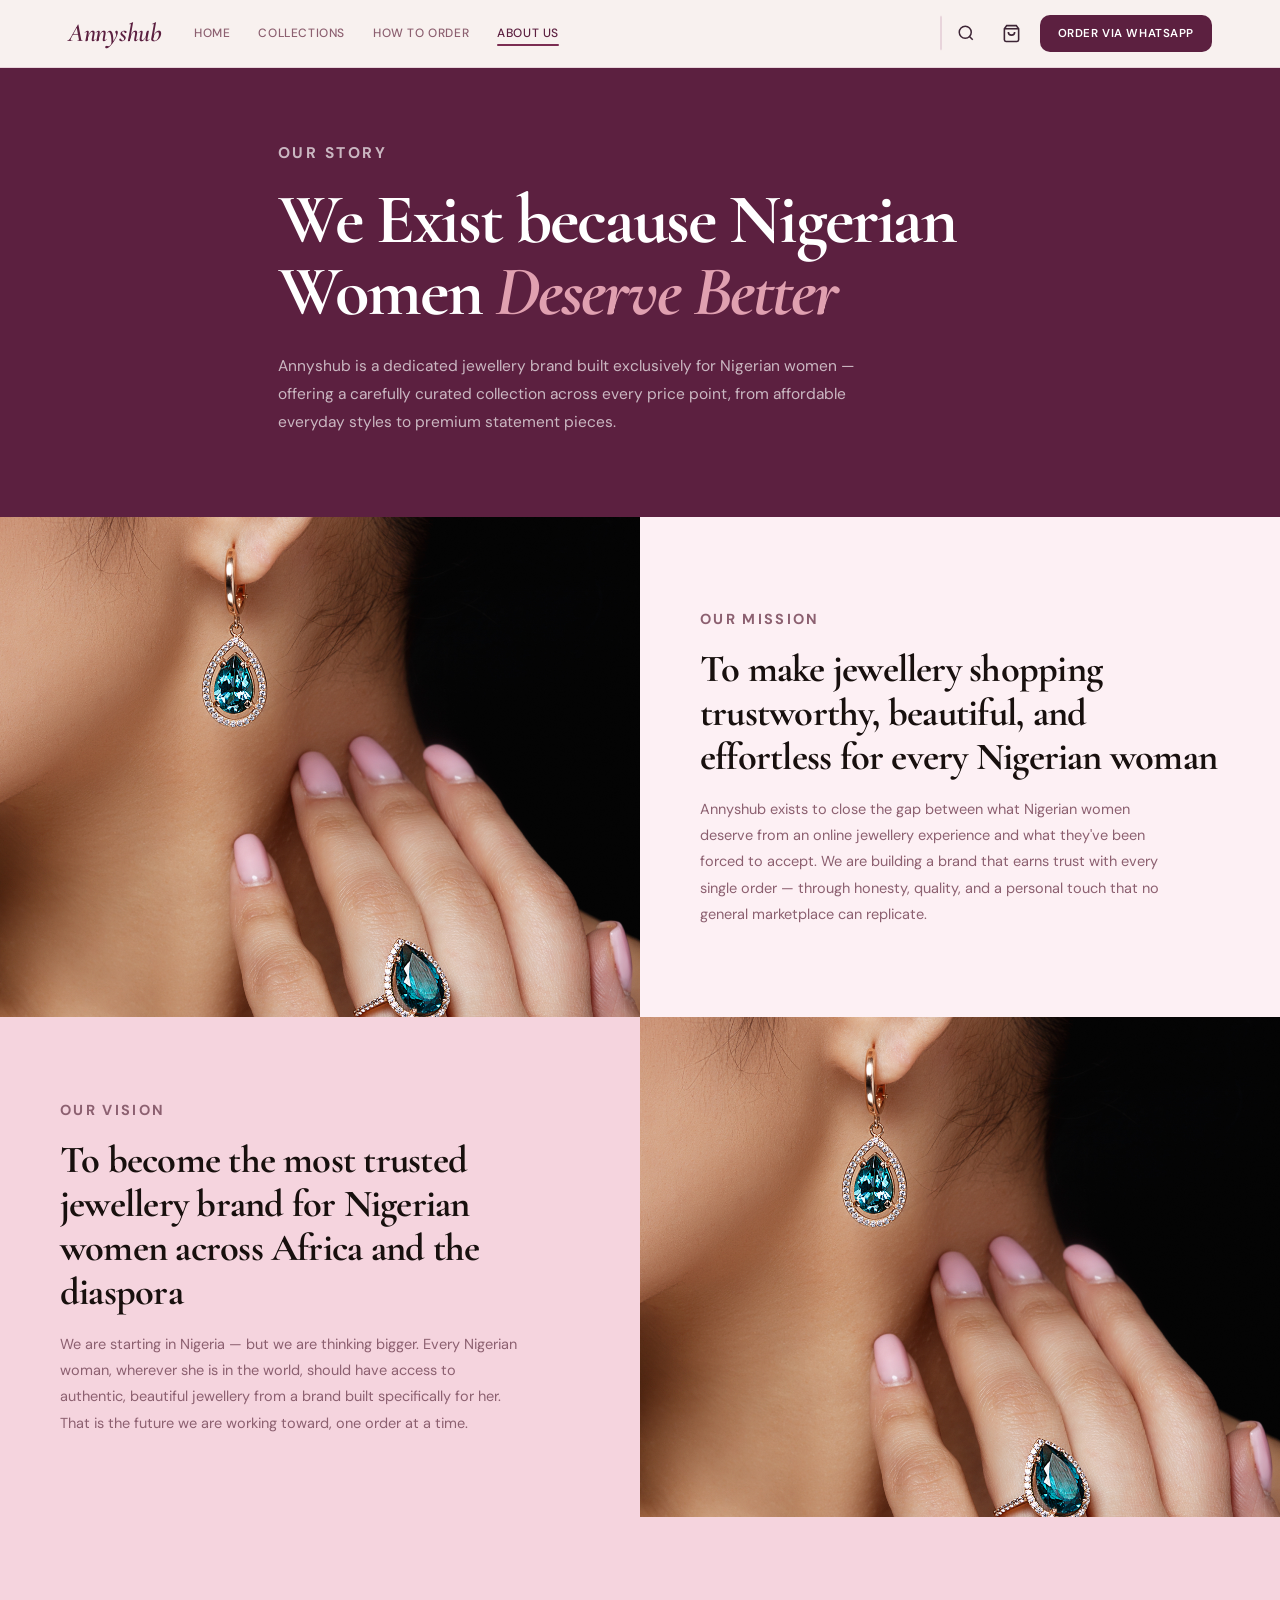
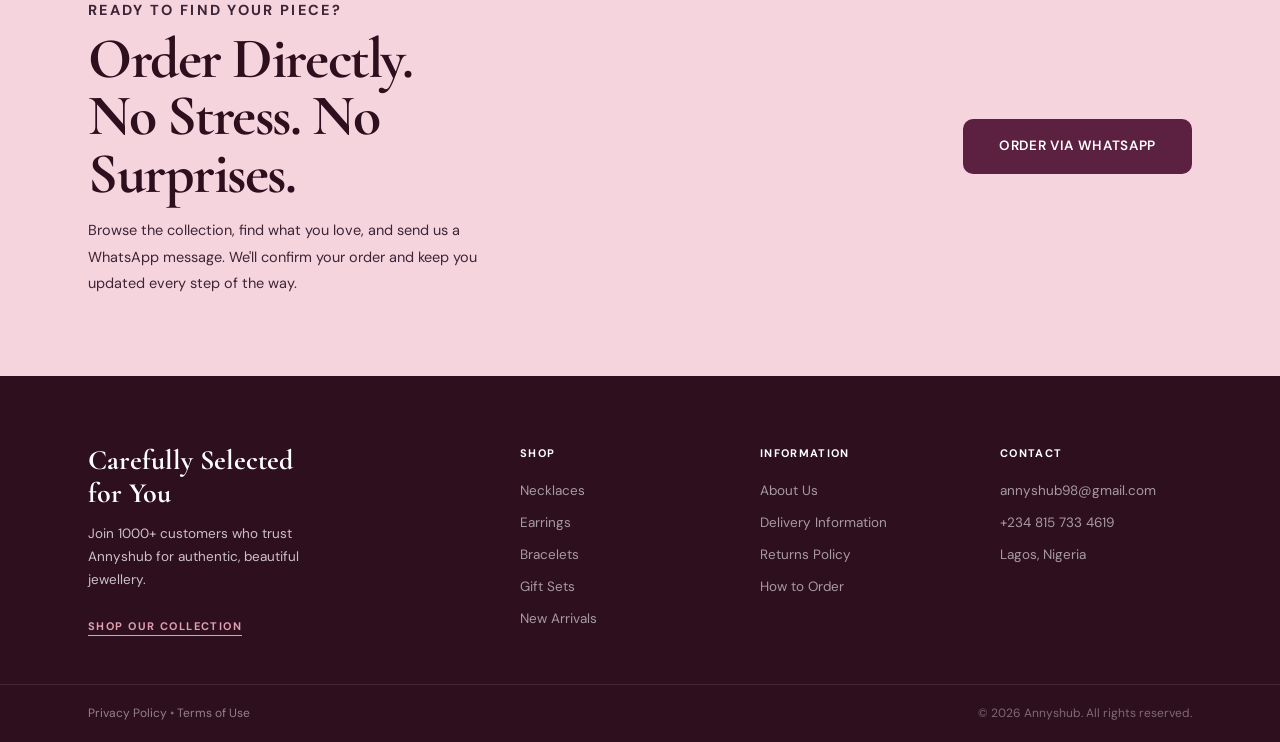
==== commit f06d4c7b: "Uploading files to the repository. changed my files and added new files to the repository." ====
--- a/about.html
+++ b/about.html
@@ -1,132 +1,94 @@
 <!DOCTYPE html>
 <html lang="en">
 <head>
-  <meta charset="UTF-8" />
-  <meta name="viewport" content="width=device-width, initial-scale=1.0" />
-  <title>About Us — AnnyHub</title>
-  <link rel="preconnect" href="https://fonts.googleapis.com" />
-  <link rel="preconnect" href="https://fonts.gstatic.com" crossorigin />
-  <link href="https://fonts.googleapis.com/css2?family=Cormorant+Garamond:ital,wght@0,300;0,400;0,500;0,600;0,700;1,400;1,500&family=DM+Sans:wght@300;400;500;600&display=swap" rel="stylesheet" />
+  <meta charset="UTF-8" /><meta name="viewport" content="width=device-width,initial-scale=1.0" />
+  <title>About Us — Annyshub</title>
+  <link rel="preconnect" href="https://fonts.googleapis.com" /><link rel="preconnect" href="https://fonts.gstatic.com" crossorigin />
+  <link href="https://fonts.googleapis.com/css2?family=Cormorant+Garamond:ital,wght@0,300;0,400;0,600;0,700;1,400;1,600&family=DM+Sans:opsz,wght@9..40,300;9..40,400;9..40,500;9..40,600&display=swap" rel="stylesheet" />
   <link rel="stylesheet" href="style.css" />
 </head>
-<body>
+<body data-page="about">
 
-  <!-- NAV -->
   <header class="nav" id="nav">
     <div class="nav__inner">
       <a href="index.html" class="nav__logo">Annyshub</a>
       <nav class="nav__links">
-        <a href="index.html" class="nav__link">Home</a>
-        <a href="index.html#collections" class="nav__link">Collections</a>
-        <a href="how-to-order.html" class="nav__link">How to Order</a>
-        <a href="about.html" class="nav__link active">About Us</a>
+        <a href="index.html" class="nav__link" data-nav="home">Home</a>
+        <a href="collections.html" class="nav__link" data-nav="collections">Collections</a>
+        <a href="how-to-order.html" class="nav__link" data-nav="how-to-order">How to Order</a>
+        <a href="about.html" class="nav__link" data-nav="about">About Us</a>
       </nav>
-      <div class="nav__actions">
-        <div class="nav__search">
-          <svg width="16" height="16" fill="none" stroke="currentColor" stroke-width="2" viewBox="0 0 24 24"><circle cx="11" cy="11" r="8"/><path d="m21 21-4.35-4.35"/></svg>
-          <input type="text" placeholder="Search for products…" />
+      <div class="nav__right">
+        <div class="nav__search-wrap">
+          <button class="nav__icon-btn" id="searchToggle" aria-label="Search"><svg width="18" height="18" fill="none" stroke="currentColor" stroke-width="2" viewBox="0 0 24 24"><circle cx="11" cy="11" r="8"/><path d="m21 21-4.35-4.35"/></svg></button>
+          <div class="nav__search-box" id="searchBox"><input type="search" placeholder="Search products…" id="searchInput" autocomplete="off" /></div>
         </div>
-        <button class="nav__cart" aria-label="Cart">
-          <svg width="20" height="20" fill="none" stroke="currentColor" stroke-width="2" viewBox="0 0 24 24"><path d="M6 2 3 6v14a2 2 0 0 0 2 2h14a2 2 0 0 0 2-2V6l-3-4z"/><line x1="3" y1="6" x2="21" y2="6"/><path d="M16 10a4 4 0 0 1-8 0"/></svg>
-        </button>
-        <a href="https://wa.me/2348157334619" class="btn btn--dark btn--sm" target="_blank">Order via WhatsApp</a>
+        <button class="nav__icon-btn" id="cartBtn" aria-label="Cart"><svg width="19" height="19" fill="none" stroke="currentColor" stroke-width="2" viewBox="0 0 24 24"><path d="M6 2 3 6v14a2 2 0 0 0 2 2h14a2 2 0 0 0 2-2V6l-3-4z"/><line x1="3" y1="6" x2="21" y2="6"/><path d="M16 10a4 4 0 0 1-8 0"/></svg><span class="cart-badge hidden" id="cartBadge">0</span></button>
+        <a href="https://wa.me/2348157334619?text=Hi%2C%20I%27d%20like%20to%20place%20an%20order" class="btn btn--plum btn--sm" target="_blank" rel="noopener">Order via WhatsApp</a>
       </div>
-      <button class="nav__burger" id="navBurger" aria-label="Menu">
-        <span></span><span></span><span></span>
-      </button>
+      <button class="nav__burger" id="navBurger" aria-label="Menu" aria-expanded="false"><span></span><span></span><span></span></button>
     </div>
-    <div class="nav__mobile" id="navMobile">
-      <a href="index.html" class="nav__link">Home</a>
-      <a href="index.html#collections" class="nav__link">Collections</a>
-      <a href="how-to-order.html" class="nav__link">How to Order</a>
-      <a href="about.html" class="nav__link active">About Us</a>
-      <a href="https://wa.me/2348157334619" class="btn btn--dark btn--sm" target="_blank">Order via WhatsApp</a>
+    <div class="nav__mobile" id="navMobile" aria-hidden="true">
+      <a href="index.html" class="nav__mobile-link" data-nav="home">Home</a>
+      <a href="collections.html" class="nav__mobile-link" data-nav="collections">Collections</a>
+      <a href="how-to-order.html" class="nav__mobile-link" data-nav="how-to-order">How to Order</a>
+      <a href="about.html" class="nav__mobile-link active" data-nav="about">About Us</a>
+      <a href="https://wa.me/2348157334619?text=Hi%2C%20I%27d%20like%20to%20place%20an%20order" class="btn btn--plum btn--sm" target="_blank" rel="noopener">Order via WhatsApp</a>
     </div>
   </header>
 
-  <!-- ABOUT HERO -->
-  <section class="about-hero">
-    <div class="about-hero__inner container">
-      <p class="section-label" style="color:rgba(255,255,255,0.7)">Our Story</p>
-      <h1>We Exist because Nigerian Women <em>Deserve Better</em></h1>
-      <p>AnnysHub is a dedicated jewellery brand and showcase website built exclusively for Nigerian women — offering a carefully curated collection of pieces across every price point, from affordable everyday styles to premium statement jewellery.</p>
+  <section class="page-hero page-hero--plum">
+    <div class="container page-hero__inner animate-fadein">
+      <p class="eyebrow eyebrow--faint">Our Story</p>
+      <h1>We Exist because Nigerian<br>Women <em>Deserve Better</em></h1>
+      <p>Annyshub is a dedicated jewellery brand built exclusively for Nigerian women — offering a carefully curated collection across every price point, from affordable everyday styles to premium statement pieces.</p>
     </div>
   </section>
 
-  <!-- MISSION + VISION -->
-  <section class="about-split">
-    <div class="about-split__item">
-      <div class="about-split__img">
-        <img src="../images/model-shows-earrings-ring-with-beautiful-blue-precious-stones 4.png" alt="Nigerian woman wearing jewellery" />
+  <div class="split-section">
+    <div class="split-section__img reveal-left">
+      <img src="images/model-shows-earrings-ring-with-beautiful-blue-precious-stones 3.png" alt="Woman wearing jewellery" loading="lazy" />
+    </div>
+    <div class="split-section__copy split-section__copy--rose reveal-right">
+      <p class="eyebrow">Our Mission</p>
+      <h2>To make jewellery shopping trustworthy, beautiful, and effortless for every Nigerian woman</h2>
+      <p>Annyshub exists to close the gap between what Nigerian women deserve from an online jewellery experience and what they've been forced to accept. We are building a brand that earns trust with every single order — through honesty, quality, and a personal touch that no general marketplace can replicate.</p>
+    </div>
+  </div>
+
+  <div class="split-section split-section--reverse">
+    <div class="split-section__copy split-section__copy--blush reveal-left">
+      <p class="eyebrow">Our Vision</p>
+      <h2>To become the most trusted jewellery brand for Nigerian women across Africa and the diaspora</h2>
+      <p>We are starting in Nigeria — but we are thinking bigger. Every Nigerian woman, wherever she is in the world, should have access to authentic, beautiful jewellery from a brand built specifically for her. That is the future we are working toward, one order at a time.</p>
+    </div>
+    <div class="split-section__img reveal-right">
+      <img src="images/model-shows-earrings-ring-with-beautiful-blue-precious-stones 3.png" alt="Jewellery close-up" loading="lazy" />
+    </div>
+  </div>
+
+  <section class="cta-banner">
+    <div class="container cta-banner__inner">
+      <div class="cta-banner__copy">
+        <p class="eyebrow eyebrow--light">Ready to find your piece?</p>
+        <h2>Order Directly.<br>No Stress. No<br>Surprises.</h2>
+        <p>Browse the collection, find what you love, and send us a WhatsApp message. We'll confirm your order and keep you updated every step of the way.</p>
       </div>
-      <div class="about-split__text about-split__text--right">
-        <p class="section-label">Our Mission</p>
-        <h2>To make jewellery shopping trustworthy, beautiful, and effortless for every Nigerian woman</h2>
-        <p>AnnysHub exists to close the gap between what Nigerian women deserve from an online jewellery experience and what they've been forced to accept. We are building a brand that earns trust with every single order — through honesty, quality, and a personal touch that no general marketplace can replicate.</p>
-      </div>
-    </div>
-
-    <div class="about-split__item about-split__item--reverse">
-      <div class="about-split__text about-split__text--left">
-        <p class="section-label">Our Vision</p>
-        <h2>To become the most trusted jewellery brand for Nigerian women across Africa and the diaspora</h2>
-        <p>We are starting in Nigeria — but we are thinking bigger. Every Nigerian woman, wherever she is in the world, should have access to authentic, beautiful jewellery from a brand that was built specifically for her. That is the future we are working toward, one order at a time.</p>
-      </div>
-      <div class="about-split__img">
-        <img src="../images/model-shows-earrings-ring-with-beautiful-blue-precious-stones 3.png" alt="Jewellery close-up" />
-      </div>
+      <a href="https://wa.me/2348157334619?text=Hi%2C%20I%27d%20like%20to%20place%20an%20order" class="btn btn--plum btn--lg" target="_blank" rel="noopener">Order via WhatsApp</a>
     </div>
   </section>
 
-  <!-- CTA BANNER -->
-  <section class="cta-banner">
-    <div class="container cta-banner__inner">
-      <div class="cta-banner__text">
-        <p class="section-label" style="color:var(--rose-light)">Ready to find your piece?</p>
-        <h2>Order Directly.<br/> No Stress. No<br/> Surprises.</h2>
-        <p>Browse the collection, find what you love, and send us a WhatsApp message. We'll confirm your order, give you the full price including delivery, and keep you updated every step of the way.</p>
-      </div>
-      <a href="https://wa.me/2348157334619" class="btn btn--dark btn--lg" target="_blank">Order via WhatsApp</a>
+  <footer class="footer">
+    <div class="container footer__grid">
+      <div class="footer__brand"><h3>Carefully Selected<br>for You</h3><p>Join 1000+ customers who trust Annyshub for authentic, beautiful jewellery.</p><a href="collections.html" class="footer__cta-link">SHOP OUR COLLECTION</a></div>
+      <div class="footer__col"><h4>Shop</h4><a href="necklaces.html">Necklaces</a><a href="#">Earrings</a><a href="bracelets.html">Bracelets</a><a href="#">Gift Sets</a><a href="collections.html">New Arrivals</a></div>
+      <div class="footer__col"><h4>Information</h4><a href="about.html">About Us</a><a href="#">Delivery Information</a><a href="#">Returns Policy</a><a href="how-to-order.html">How to Order</a></div>
+      <div class="footer__col"><h4>Contact</h4><a href="mailto:annyshub98@gmail.com">annyshub98@gmail.com</a><a href="tel:+2348157334619">+234 815 733 4619</a><span>Lagos, Nigeria</span></div>
     </div>
-  </section>
-
-  <!-- FOOTER -->
-  <footer class="footer">
-    <div class="container footer__inner">
-      <div class="footer__brand">
-        <h3>Carefully Selected<br/> for You</h3>
-        <p>Join 1000+ designers, innovators, and creators who have embraced excellence, innovation, and creativity.</p>
-        <a href="index.html#collections" class="footer__shop-link">SHOP OUR COLLECTION</a>
-      </div>
-      <div class="footer__col">
-        <h4>Shop</h4>
-        <a href="#">Necklaces</a>
-        <a href="#">Earrings</a>
-        <a href="#">Bracelets</a>
-        <a href="#">Gift Sets</a>
-        <a href="#">New Arrivals</a>
-      </div>
-      <div class="footer__col">
-        <h4>Information</h4>
-        <a href="about.html">About Us</a>
-        <a href="#">Delivery Information</a>
-        <a href="#">Returns Policy</a>
-      </div>
-      <div class="footer__col">
-        <h4>Contact</h4>
-        <a href="mailto:annyshub98@gmail.com">annyshub98@gmail.com</a>
-        <a href="tel:+2348157334619">+2348157334619</a>
-        <span>Lagos, Nigeria</span>
-      </div>
-    </div>
-    <div class="footer__bottom">
-      <div class="container footer__bottom-inner">
-        <span><a href="#">Privacy Policy</a> &bull; <a href="#">Terms of Use</a></span>
-        <span>© 2026 AnnyHub. All rights reserved.</span>
-      </div>
-    </div>
+    <div class="footer__bottom"><div class="container footer__bottom-inner"><span><a href="#">Privacy Policy</a> &bull; <a href="#">Terms of Use</a></span><span>© 2026 Annyshub. All rights reserved.</span></div></div>
   </footer>
 
-  <script src="script.js"></script>
+  <div class="toast-wrap" id="toastWrap"></div>
+  <script src="data.js"></script><script src="script.js"></script>
 </body>
 </html>
--- a/style.css
+++ b/style.css
@@ -1,1051 +1,523 @@
-/* ===========================
-   ANNYSHUB — Global Stylesheet
-   =========================== */
-
-/* --- CSS Variables --- */
+/* =====================================================
+   ANNYSHUB — Complete Stylesheet v3
+   All pages: index, collections, category, product,
+              cart, about, how-to-order, admin
+   ===================================================== */
+
+/* ─── 1. CSS Custom Properties ─────────────────────── */
 :root {
-  --plum:       #7b2d52;
-  --plum-dark:  #5c2040;
-  --plum-light: #a3446e;
-  --rose:       #c0607a;
-  --rose-light: #f2b8c6;
-  --blush:      #fce8ee;
-  --blush-mid:  #f5d4de;
-  --pink-bg:    #fdf0f4;
+  --plum-900:   #2e0f1e;
+  --plum-700:   #5c2040;
+  --plum-500:   #7b2d52;
+  --plum-300:   #a3446e;
+  --rose-500:   #c0607a;
+  --rose-300:   #e0a0b0;
+  --rose-100:   #f5d4de;
+  --blush-200:  #fce8ee;
+  --blush-100:  #fdf0f4;
   --cream:      #fffaf7;
-  --dark:       #1a1018;
+  --white:      #ffffff;
+  --dark:       #18100e;
   --text:       #3d2535;
-  --text-muted: #8c6070;
-  --border:     #e8d0d8;
-  --white:      #ffffff;
+  --muted:      #8c6070;
+  --border:     #e8d4db;
+  --border-light: #f2e4e8;
+  --success:    #2d7a4f;
+  --error:      #c0392b;
+  --warning:    #d4800a;
 
   --font-display: 'Cormorant Garamond', Georgia, serif;
-  --font-body:    'DM Sans', sans-serif;
-
-  --radius:    12px;
-  --radius-lg: 20px;
-  --shadow:    0 4px 24px rgba(123,45,82,0.10);
-  --shadow-lg: 0 12px 48px rgba(123,45,82,0.16);
-
-  --nav-h: 72px;
-  --transition: 0.3s cubic-bezier(0.25, 0.46, 0.45, 0.94);
+  --font-body:    'DM Sans', system-ui, sans-serif;
+
+  --nav-h:      68px;
+  --section-y:  88px;
+  --radius:     10px;
+  --radius-lg:  16px;
+  --radius-xl:  24px;
+
+  --shadow-xs:  0 1px 4px rgba(60,20,40,0.07);
+  --shadow-sm:  0 2px 12px rgba(60,20,40,0.09);
+  --shadow-md:  0 6px 24px rgba(60,20,40,0.13);
+  --shadow-lg:  0 16px 48px rgba(60,20,40,0.17);
+  --shadow-xl:  0 28px 72px rgba(60,20,40,0.22);
+
+  --ease:       cubic-bezier(0.25,0.46,0.45,0.94);
+  --ease-out:   cubic-bezier(0.0,0.0,0.2,1);
+  --spring:     cubic-bezier(0.34,1.56,0.64,1);
 }
 
-/* --- Reset & Base --- */
-*, *::before, *::after { box-sizing: border-box; margin: 0; padding: 0; }
-
-html { scroll-behavior: smooth; }
-
-body {
-  font-family: var(--font-body);
-  font-size: 15px;
-  line-height: 1.7;
-  color: var(--text);
-  background: var(--cream);
-  overflow-x: hidden;
+/* ─── 2. Reset ──────────────────────────────────────── */
+*,*::before,*::after{box-sizing:border-box;margin:0;padding:0}
+html{scroll-behavior:smooth;-webkit-text-size-adjust:100%}
+body{font-family:var(--font-body);font-size:15px;line-height:1.7;color:var(--text);background:var(--cream);overflow-x:hidden}
+img{display:block;max-width:100%;height:auto}
+a{text-decoration:none;color:inherit}
+button{cursor:pointer;font-family:var(--font-body)}
+ul,ol{list-style:none}
+input,select,textarea{font-family:var(--font-body)}
+:focus-visible{outline:2px solid var(--plum-500);outline-offset:3px;border-radius:3px}
+
+/* ─── 3. Layout ─────────────────────────────────────── */
+.container{width:100%;max-width:1160px;margin-inline:auto;padding-inline:28px}
+.bg-white{background:var(--white)}
+.bg-blush{background:var(--blush-100)}
+.bg-cream{background:var(--cream)}
+
+/* ─── 4. Buttons ────────────────────────────────────── */
+.btn{display:inline-flex;align-items:center;justify-content:center;gap:8px;font-size:12.5px;font-weight:600;letter-spacing:.05em;text-transform:uppercase;white-space:nowrap;border:none;border-radius:var(--radius);cursor:pointer;transition:background .22s var(--ease),color .22s var(--ease),transform .18s var(--ease),box-shadow .22s var(--ease);-webkit-tap-highlight-color:transparent;text-decoration:none}
+.btn--plum{background:var(--plum-700);color:var(--white);padding:13px 24px}
+.btn--plum:hover{background:var(--plum-900);transform:translateY(-1px);box-shadow:0 6px 20px rgba(60,20,40,.28)}
+.btn--plum:active{transform:translateY(0)}
+.btn--outline{background:transparent;color:var(--plum-700);padding:12px 24px;border:1.5px solid var(--plum-700)}
+.btn--outline:hover{background:var(--plum-700);color:var(--white)}
+.btn--ghost{background:transparent;color:var(--muted);padding:10px 16px;border:1.5px solid var(--border)}
+.btn--ghost:hover{border-color:var(--plum-500);color:var(--plum-500)}
+.btn--danger{background:var(--error);color:var(--white);padding:10px 18px}
+.btn--danger:hover{background:#a93226}
+.btn--success{background:var(--success);color:var(--white);padding:10px 18px}
+.btn--sm{padding:9px 18px;font-size:11.5px}
+.btn--lg{padding:16px 36px;font-size:13.5px}
+.btn--full{width:100%}
+.btn--icon{width:38px;height:38px;padding:0;border-radius:50%;flex-shrink:0}
+
+/* ─── 5. Typography helpers ─────────────────────────── */
+.eyebrow{font-size:10.5px;font-weight:700;letter-spacing:.16em;text-transform:uppercase;color:var(--rose-500)}
+.eyebrow--light{color:var(--rose-300)}
+.eyebrow--faint{color:rgba(255,255,255,.5)}
+.text-link{font-size:11.5px;font-weight:600;letter-spacing:.06em;text-transform:uppercase;color:var(--plum-500);transition:color .2s;white-space:nowrap}
+.text-link:hover{color:var(--rose-500)}
+.section-title{font-family:var(--font-display);font-size:clamp(30px,4vw,50px);font-weight:700;color:var(--dark);line-height:1.08;letter-spacing:-.025em}
+.section-title--lg{font-size:clamp(36px,5vw,64px)}
+
+/* ─── 6. Section shell ──────────────────────────────── */
+.section{padding-block:var(--section-y)}
+.section-header{display:flex;align-items:flex-end;justify-content:space-between;gap:16px;margin-bottom:48px;flex-wrap:wrap}
+.section-header--center{flex-direction:column;align-items:center;text-align:center}
+.section-header__left{display:flex;flex-direction:column;gap:8px}
+
+/* ─── 7. Navbar ─────────────────────────────────────── */
+.nav{position:fixed;inset-block-start:0;inset-inline:0;z-index:200;height:var(--nav-h);background:rgba(255,250,247,.96);backdrop-filter:blur(16px);-webkit-backdrop-filter:blur(16px);border-bottom:1px solid var(--border);transition:box-shadow .3s var(--ease)}
+.nav.scrolled{box-shadow:var(--shadow-md)}
+.nav__inner{display:flex;align-items:center;gap:32px;height:100%;max-width:1200px;margin-inline:auto;padding-inline:28px}
+.nav__logo{font-family:var(--font-display);font-size:26px;font-weight:600;font-style:italic;color:var(--plum-700);letter-spacing:-.01em;flex-shrink:0;transition:color .2s}
+.nav__logo:hover{color:var(--plum-900)}
+.nav__links{display:flex;align-items:center;gap:28px}
+.nav__link{position:relative;font-size:12px;font-weight:500;letter-spacing:.05em;text-transform:uppercase;color:var(--muted);transition:color .2s}
+.nav__link::after{content:'';position:absolute;bottom:-2px;left:0;width:0;height:1.5px;background:var(--plum-500);transition:width .25s var(--ease);border-radius:2px}
+.nav__link:hover,.nav__link.active{color:var(--plum-700)}
+.nav__link:hover::after,.nav__link.active::after{width:100%}
+.nav__right{display:flex;align-items:center;gap:10px;margin-left:auto}
+.nav__icon-btn{display:flex;align-items:center;justify-content:center;width:36px;height:36px;background:none;border:none;border-radius:8px;color:var(--text);transition:color .2s,background .2s;position:relative}
+.nav__icon-btn:hover{color:var(--plum-700);background:var(--blush-200)}
+.nav__search-wrap{position:relative;display:flex;align-items:center}
+.nav__search-box{position:absolute;right:42px;top:50%;transform:translateY(-50%);width:0;overflow:hidden;transition:width .3s var(--ease);background:var(--white);border:1px solid var(--border);border-radius:var(--radius)}
+.nav__search-box.open{width:220px;padding:0 12px}
+.nav__search-box input{width:100%;padding:8px 0;font-size:13px;color:var(--text);background:none;border:none;outline:none}
+.nav__search-box input::placeholder{color:var(--muted)}
+.cart-badge{position:absolute;top:-4px;right:-4px;min-width:18px;height:18px;background:var(--rose-500);color:var(--white);font-size:10px;font-weight:700;border-radius:50%;display:flex;align-items:center;justify-content:center;padding:0 3px;line-height:1;pointer-events:none}
+.cart-badge.hidden{display:none}
+.nav__burger{display:none;flex-direction:column;gap:5px;background:none;border:none;padding:6px;border-radius:6px;margin-left:auto}
+.nav__burger span{display:block;width:22px;height:2px;background:var(--plum-700);border-radius:2px;transition:transform .3s var(--ease),opacity .3s}
+.nav__burger.open span:nth-child(1){transform:translateY(7px) rotate(45deg)}
+.nav__burger.open span:nth-child(2){opacity:0;transform:scaleX(0)}
+.nav__burger.open span:nth-child(3){transform:translateY(-7px) rotate(-45deg)}
+.nav__mobile{display:none;flex-direction:column;background:var(--white);border-top:1px solid var(--border);padding:20px 28px 28px;box-shadow:var(--shadow-lg)}
+.nav__mobile.open{display:flex;animation:slideDown .3s var(--ease) both}
+.nav__mobile-link{font-size:14px;font-weight:500;letter-spacing:.03em;text-transform:uppercase;color:var(--muted);padding:13px 0;border-bottom:1px solid var(--border);transition:color .2s}
+.nav__mobile-link:last-of-type{border-bottom:none}
+.nav__mobile-link:hover,.nav__mobile-link.active{color:var(--plum-700)}
+.nav__mobile .btn{margin-top:16px;align-self:flex-start}
+
+/* ─── 8. Toast ──────────────────────────────────────── */
+.toast-wrap{position:fixed;bottom:24px;right:24px;z-index:999;display:flex;flex-direction:column;gap:10px;pointer-events:none}
+.toast{background:var(--plum-900);color:var(--white);padding:14px 20px;border-radius:var(--radius);font-size:13.5px;font-weight:500;box-shadow:var(--shadow-lg);display:flex;align-items:center;gap:10px;pointer-events:all;animation:toastIn .35s var(--spring) both;max-width:320px}
+.toast.toast--success{background:var(--success)}
+.toast.toast--error{background:var(--error)}
+.toast.toast--out{animation:toastOut .3s var(--ease) both}
+.toast__icon{font-size:16px;flex-shrink:0}
+
+/* ─── 9. Hero ───────────────────────────────────────── */
+.hero{display:grid;grid-template-columns:1fr 1fr;align-items:center;gap:56px;min-height:100svh;max-width:1200px;margin-inline:auto;padding-inline:28px;padding-top:var(--nav-h);padding-bottom:64px}
+.hero__content{padding-top:24px}
+.hero__headline{font-family:var(--font-display);font-size:clamp(50px,6.5vw,86px);font-weight:700;line-height:.97;letter-spacing:-.03em;color:var(--dark);margin:16px 0 20px}
+.hero__headline em{font-style:italic;color:var(--rose-500)}
+.hero__headline span{font-style:italic;color:var(--plum-500)}
+.hero__sub{font-size:15.5px;color:var(--muted);max-width:400px;line-height:1.75;margin-bottom:34px}
+.hero__cta{display:flex;flex-wrap:wrap;gap:12px;margin-bottom:48px}
+.hero__stats{display:flex;gap:36px;flex-wrap:wrap;padding-top:28px;border-top:1px solid var(--border)}
+.hero__stat strong{display:block;font-family:var(--font-display);font-size:30px;font-weight:700;color:var(--plum-700);line-height:1;margin-bottom:3px}
+.hero__stat span{font-size:11px;font-weight:500;letter-spacing:.08em;text-transform:uppercase;color:var(--muted)}
+.hero__visual{position:relative}
+.hero__img-wrap{position:relative;z-index:1;width:100%;aspect-ratio:4/5;border-radius:var(--radius-xl);overflow:hidden;box-shadow:var(--shadow-xl)}
+.hero__img-wrap img{width:100%;height:100%;object-fit:cover}
+.hero__blob{position:absolute;width:260px;height:260px;background:radial-gradient(circle,var(--blush-200) 0%,transparent 65%);border-radius:50%;top:-50px;right:-50px;z-index:0;pointer-events:none}
+
+/* ─── 10. Ticker ────────────────────────────────────── */
+.ticker{background:var(--plum-700);overflow:hidden;padding:12px 0;display:flex}
+.ticker__track{display:flex;align-items:center;animation:ticker-scroll 22s linear infinite;white-space:nowrap;flex-shrink:0}
+.ticker__track span{font-size:11px;font-weight:700;letter-spacing:.14em;text-transform:uppercase;color:rgba(255,255,255,.82);padding:0 28px}
+
+/* ─── 11. Category Grid ─────────────────────────────── */
+.cat-grid{display:grid;grid-template-columns:repeat(4,1fr);gap:16px}
+.cat-card{position:relative;display:block;border-radius:var(--radius-lg);overflow:hidden;cursor:pointer}
+.cat-card__img-wrap{width:100%;aspect-ratio:3/4;overflow:hidden}
+.cat-card__img-wrap img{width:100%;height:100%;object-fit:cover;transition:transform .55s var(--ease)}
+.cat-card:hover .cat-card__img-wrap img{transform:scale(1.06)}
+.cat-card__overlay{position:absolute;inset:0;background:linear-gradient(to top,rgba(46,15,30,.7) 0%,transparent 55%);display:flex;align-items:flex-end;padding:18px 16px}
+.cat-card__label{font-family:var(--font-display);font-size:18px;font-weight:600;color:var(--white);letter-spacing:-.01em}
+
+/* ─── 12. Product Cards (homepage) ─────────────────── */
+.product-grid{display:grid;grid-template-columns:repeat(3,1fr);gap:24px}
+.product-card{background:var(--white);border-radius:var(--radius-lg);overflow:hidden;box-shadow:var(--shadow-xs);transition:transform .3s var(--ease),box-shadow .3s var(--ease);border:1px solid var(--border-light)}
+.product-card:hover{transform:translateY(-5px);box-shadow:var(--shadow-lg)}
+.product-card__img-wrap{position:relative;aspect-ratio:4/5;overflow:hidden}
+.product-card__img-wrap img{width:100%;height:100%;object-fit:cover;transition:transform .5s var(--ease)}
+.product-card:hover .product-card__img-wrap img{transform:scale(1.04)}
+.product-card__hover{position:absolute;inset:0;background:rgba(46,15,30,.5);display:flex;align-items:center;justify-content:center;opacity:0;transition:opacity .3s var(--ease);backdrop-filter:blur(2px)}
+.product-card:hover .product-card__hover{opacity:1}
+.product-card__body{padding:18px 20px 22px}
+.product-card__name{font-family:var(--font-display);font-size:20px;font-weight:600;color:var(--dark);margin-bottom:3px}
+.product-card__tag{font-size:10.5px;font-weight:700;letter-spacing:.1em;text-transform:uppercase;color:var(--muted);margin-bottom:8px}
+.product-card__price{font-family:var(--font-display);font-size:23px;font-weight:700;color:var(--plum-700)}
+
+/* ─── 13. Shop Cards (collections / category pages) ── */
+.shop-grid{display:grid;grid-template-columns:repeat(4,1fr);gap:20px}
+.shop-card{background:var(--white);border-radius:var(--radius-lg);overflow:hidden;border:1px solid var(--border-light);box-shadow:var(--shadow-xs);transition:transform .28s var(--ease),box-shadow .28s var(--ease)}
+.shop-card:hover{transform:translateY(-4px);box-shadow:var(--shadow-md)}
+.shop-card__img-wrap{position:relative;aspect-ratio:1/1;overflow:hidden}
+.shop-card__img-wrap img{width:100%;height:100%;object-fit:cover;transition:transform .5s var(--ease)}
+.shop-card:hover .shop-card__img-wrap img{transform:scale(1.05)}
+.shop-card__badge{position:absolute;top:10px;left:10px;background:var(--rose-500);color:var(--white);font-size:9.5px;font-weight:700;letter-spacing:.08em;text-transform:uppercase;padding:4px 9px;border-radius:4px}
+.shop-card__badge--out{background:var(--muted)}
+.shop-card__wishlist{position:absolute;top:10px;right:10px;width:32px;height:32px;background:var(--white);border:none;border-radius:50%;font-size:14px;display:flex;align-items:center;justify-content:center;cursor:pointer;box-shadow:var(--shadow-sm);transition:transform .2s,color .2s;color:var(--muted)}
+.shop-card__wishlist:hover,.shop-card__wishlist.active{transform:scale(1.15);color:var(--rose-500)}
+.shop-card__body{padding:14px 16px 18px}
+.shop-card__body h3{font-family:var(--font-display);font-size:17px;font-weight:600;color:var(--dark);margin-bottom:2px;white-space:nowrap;overflow:hidden;text-overflow:ellipsis}
+.shop-card__body h3 a{color:inherit;transition:color .2s}
+.shop-card__body h3 a:hover{color:var(--plum-500)}
+.shop-card__tag{font-size:10px;font-weight:700;letter-spacing:.09em;text-transform:uppercase;color:var(--muted);margin-bottom:8px}
+.shop-card__price{font-family:var(--font-display);font-size:20px;font-weight:700;color:var(--plum-700);display:block;margin-bottom:12px}
+.shop-card__actions{display:flex;gap:8px;align-items:center}
+.shop-card__actions .btn{flex:1;font-size:11px;padding:9px 12px}
+.shop-card__cart-btn{width:36px;height:36px;flex-shrink:0;border:1.5px solid var(--border);background:var(--white);border-radius:var(--radius);display:flex;align-items:center;justify-content:center;color:var(--muted);transition:border-color .2s,color .2s,background .2s}
+.shop-card__cart-btn:hover{border-color:var(--plum-500);color:var(--plum-500);background:var(--blush-100)}
+
+/* ─── 14. Page Hero ─────────────────────────────────── */
+.page-hero{padding-top:calc(var(--nav-h) + 72px);padding-bottom:80px}
+.page-hero--plum{background:var(--plum-700)}
+.page-hero--blush{background:var(--blush-100);text-align:center}
+.page-hero__inner{max-width:780px}
+.page-hero--blush .page-hero__inner{margin-inline:auto}
+.page-hero h1{font-family:var(--font-display);font-size:clamp(38px,5.5vw,74px);font-weight:700;line-height:1.03;letter-spacing:-.03em;margin:16px 0 24px}
+.page-hero--plum h1{color:var(--white)}
+.page-hero--blush h1{color:var(--dark)}
+.page-hero--plum h1 em{color:var(--rose-300);font-style:italic}
+.page-hero--blush h1 em{color:var(--plum-500);font-style:italic}
+.page-hero p{font-size:15.5px;line-height:1.8;max-width:600px}
+.page-hero--plum p{color:rgba(255,255,255,.68)}
+.page-hero--blush p{color:var(--muted);margin-inline:auto}
+
+/* ─── 15. Category Page Hero ────────────────────────── */
+.cat-page-hero{padding-top:calc(var(--nav-h) + 56px);padding-bottom:56px;background:var(--blush-100)}
+.cat-page-hero h1{font-family:var(--font-display);font-size:clamp(44px,7vw,96px);font-weight:700;letter-spacing:-.03em;color:var(--dark);line-height:.95;margin:10px 0 16px;text-transform:uppercase}
+.cat-page-hero p{font-size:15px;color:var(--muted);max-width:520px;line-height:1.78}
+
+/* ─── 16. Filter Bar ────────────────────────────────── */
+.filter-bar{display:flex;gap:8px;flex-wrap:wrap;margin-bottom:52px;padding-bottom:20px;border-bottom:1px solid var(--border)}
+.filter-btn{font-size:12px;font-weight:600;letter-spacing:.06em;text-transform:uppercase;padding:9px 20px;border-radius:50px;border:1.5px solid var(--border);background:var(--white);color:var(--muted);cursor:pointer;transition:all .22s var(--ease)}
+.filter-btn:hover{border-color:var(--plum-300);color:var(--plum-500)}
+.filter-btn.active{background:var(--plum-700);border-color:var(--plum-700);color:var(--white);box-shadow:0 4px 14px rgba(92,32,64,.28)}
+
+/* ─── 17. Collections Page ──────────────────────────── */
+.collections-page{padding-block:var(--section-y)}
+.coll-section{margin-bottom:72px}
+.coll-section:last-child{margin-bottom:0}
+.coll-section__header{display:flex;align-items:center;justify-content:space-between;margin-bottom:24px}
+.coll-section__header h2{font-family:var(--font-display);font-size:28px;font-weight:700;color:var(--dark);letter-spacing:-.02em}
+
+/* ─── 18. Reviews ───────────────────────────────────── */
+.review-grid{display:grid;grid-template-columns:repeat(3,1fr);gap:22px}
+.review-card{background:var(--blush-100);border:1px solid var(--rose-100);border-radius:var(--radius-lg);padding:28px 24px;display:flex;flex-direction:column;gap:16px}
+.review-card__stars{color:#e5963a;font-size:14px;letter-spacing:2px}
+.review-card p{font-size:14px;line-height:1.78;color:var(--text);flex:1}
+.review-card__author{display:flex;align-items:center;gap:12px}
+.avatar{width:40px;height:40px;border-radius:50%;background:var(--plum-500);color:var(--white);font-size:15px;font-weight:700;display:flex;align-items:center;justify-content:center;flex-shrink:0}
+.review-card__info strong{display:block;font-size:14px;font-weight:600;color:var(--dark)}
+.review-card__info span{font-size:12px;color:var(--muted)}
+
+/* ─── 19. Trust ─────────────────────────────────────── */
+.trust-grid{display:grid;grid-template-columns:repeat(3,1fr);gap:22px}
+.trust-card{background:var(--white);border:1px solid var(--border);border-radius:var(--radius-lg);padding:36px 28px;text-align:center;transition:box-shadow .3s,transform .3s}
+.trust-card:hover{box-shadow:var(--shadow-md);transform:translateY(-3px)}
+.trust-card__icon{font-size:32px;margin-bottom:14px}
+.trust-card h3{font-family:var(--font-display);font-size:20px;font-weight:600;color:var(--dark);margin-bottom:8px}
+.trust-card p{font-size:14px;color:var(--muted);line-height:1.72}
+
+/* ─── 20. CTA Banner ────────────────────────────────── */
+.cta-banner{background:var(--rose-100);padding:80px 0}
+.cta-banner__inner{display:flex;align-items:center;justify-content:space-between;gap:48px}
+.cta-banner__copy h2{font-family:var(--font-display);font-size:clamp(34px,4.5vw,58px);font-weight:700;color:var(--plum-900);line-height:1;letter-spacing:-.025em;margin:8px 0 14px}
+.cta-banner__copy p{font-size:14.5px;color:var(--text);max-width:440px;line-height:1.8}
+
+/* ─── 21. Product Detail Page ───────────────────────── */
+.product-detail{padding-top:calc(var(--nav-h) + 48px);padding-bottom:80px}
+.breadcrumb{display:flex;align-items:center;gap:8px;font-size:12.5px;color:var(--muted);margin-bottom:36px;flex-wrap:wrap}
+.breadcrumb a{color:var(--muted);transition:color .2s}
+.breadcrumb a:hover{color:var(--plum-500)}
+.breadcrumb span{color:var(--border)}
+.product-detail__grid{display:grid;grid-template-columns:1fr 1fr;gap:56px;background:var(--white);border-radius:var(--radius-xl);padding:40px;box-shadow:var(--shadow-sm);border:1px solid var(--border-light)}
+.product-detail__gallery{position:relative}
+.product-detail__main-img{width:100%;aspect-ratio:4/5;border-radius:var(--radius-lg);overflow:hidden;background:var(--blush-100)}
+.product-detail__main-img img{width:100%;height:100%;object-fit:cover}
+.product-detail__thumbs{display:flex;gap:10px;margin-top:12px;overflow-x:auto;padding-bottom:4px}
+.product-detail__thumb{width:72px;height:72px;flex-shrink:0;border-radius:var(--radius);overflow:hidden;border:2px solid transparent;cursor:pointer;transition:border-color .2s}
+.product-detail__thumb.active,.product-detail__thumb:hover{border-color:var(--plum-500)}
+.product-detail__thumb img{width:100%;height:100%;object-fit:cover}
+.product-detail__info{display:flex;flex-direction:column;gap:20px;justify-content:center}
+.product-detail__name{font-family:var(--font-display);font-size:clamp(28px,4vw,42px);font-weight:700;color:var(--dark);letter-spacing:-.02em;line-height:1.1}
+.product-detail__price{font-family:var(--font-display);font-size:36px;font-weight:700;color:var(--plum-700)}
+.product-detail__rating{display:flex;align-items:center;gap:10px}
+.stars-display{color:#e5963a;font-size:16px;letter-spacing:2px}
+.product-detail__review-count{font-size:13px;color:var(--muted)}
+.product-detail__divider{height:1px;background:var(--border)}
+.product-detail__desc{font-size:15px;color:var(--muted);line-height:1.8}
+.product-detail__tag-badge{display:inline-flex;align-items:center;gap:6px;font-size:11px;font-weight:700;letter-spacing:.08em;text-transform:uppercase;color:var(--success);background:#e8f5ee;padding:5px 12px;border-radius:50px}
+.product-detail__actions{display:flex;gap:12px;flex-wrap:wrap}
+.product-detail__actions .btn{flex:1;min-width:160px;font-size:13px;padding:15px 20px}
+.related-section{padding-block:72px 88px}
+.related-section h2{font-family:var(--font-display);font-size:clamp(26px,4vw,40px);font-weight:700;color:var(--dark);letter-spacing:-.02em;margin-bottom:32px}
+
+/* ─── 22. Cart Page ─────────────────────────────────── */
+.cart-page{padding-top:calc(var(--nav-h) + 48px);padding-bottom:88px}
+.cart-page__inner{display:grid;grid-template-columns:1fr 380px;gap:32px;align-items:start}
+.cart-page h1{font-family:var(--font-display);font-size:clamp(32px,5vw,52px);font-weight:700;color:var(--dark);letter-spacing:-.025em;margin-bottom:28px}
+.cart-items{display:flex;flex-direction:column;gap:0;background:var(--white);border-radius:var(--radius-lg);border:1px solid var(--border-light);overflow:hidden;box-shadow:var(--shadow-xs)}
+.cart-item{display:grid;grid-template-columns:88px 1fr auto;gap:16px;align-items:center;padding:18px 20px;border-bottom:1px solid var(--border-light);transition:background .2s}
+.cart-item:last-child{border-bottom:none}
+.cart-item:hover{background:var(--blush-100)}
+.cart-item__img{width:88px;height:88px;border-radius:var(--radius);overflow:hidden;flex-shrink:0}
+.cart-item__img img{width:100%;height:100%;object-fit:cover}
+.cart-item__info h3{font-family:var(--font-display);font-size:18px;font-weight:600;color:var(--dark);margin-bottom:4px}
+.cart-item__info p{font-size:13px;color:var(--muted)}
+.cart-item__price{font-family:var(--font-display);font-size:20px;font-weight:700;color:var(--plum-700);margin-top:6px}
+.cart-item__controls{display:flex;flex-direction:column;align-items:flex-end;gap:12px}
+.cart-item__delete{background:none;border:none;color:var(--muted);cursor:pointer;padding:4px;border-radius:4px;transition:color .2s}
+.cart-item__delete:hover{color:var(--error)}
+.qty-control{display:flex;align-items:center;gap:0;border:1.5px solid var(--border);border-radius:8px;overflow:hidden}
+.qty-btn{width:32px;height:32px;background:none;border:none;color:var(--text);font-size:16px;cursor:pointer;display:flex;align-items:center;justify-content:center;transition:background .2s}
+.qty-btn:hover{background:var(--blush-100)}
+.qty-display{width:36px;text-align:center;font-size:14px;font-weight:600;color:var(--dark);border-inline:1.5px solid var(--border);height:32px;display:flex;align-items:center;justify-content:center}
+.cart-empty{text-align:center;padding:72px 24px;background:var(--white);border-radius:var(--radius-lg);border:1px solid var(--border-light)}
+.cart-empty__icon{font-size:56px;margin-bottom:20px}
+.cart-empty h2{font-family:var(--font-display);font-size:28px;font-weight:700;color:var(--dark);margin-bottom:10px}
+.cart-empty p{font-size:15px;color:var(--muted);margin-bottom:24px}
+.order-summary{background:var(--white);border:1px solid var(--border-light);border-radius:var(--radius-lg);padding:28px;box-shadow:var(--shadow-xs);position:sticky;top:calc(var(--nav-h) + 20px)}
+.order-summary h2{font-family:var(--font-display);font-size:22px;font-weight:700;color:var(--dark);margin-bottom:22px;padding-bottom:16px;border-bottom:1px solid var(--border)}
+.order-summary__row{display:flex;justify-content:space-between;align-items:center;padding:10px 0;font-size:14.5px;color:var(--text)}
+.order-summary__row--total{font-weight:700;font-size:17px;color:var(--dark);border-top:1px solid var(--border);padding-top:16px;margin-top:6px}
+.order-summary__row--total span:last-child{font-family:var(--font-display);font-size:22px;color:var(--plum-700)}
+.order-summary__wa-btn{margin-top:20px;width:100%;gap:10px}
+.order-summary__note{margin-top:14px;font-size:12px;color:var(--muted);text-align:center;line-height:1.6}
+
+/* ─── 23. About Page ────────────────────────────────── */
+.split-section{display:grid;grid-template-columns:1fr 1fr}
+.split-section__img{overflow:hidden;min-height:500px}
+.split-section__img img{width:100%;height:100%;object-fit:cover;transition:transform .8s var(--ease)}
+.split-section__img:hover img{transform:scale(1.03)}
+.split-section__copy{display:flex;flex-direction:column;justify-content:center;padding:72px 60px;gap:16px}
+.split-section__copy--rose{background:var(--blush-100)}
+.split-section__copy--blush{background:var(--rose-100)}
+.split-section__copy h2{font-family:var(--font-display);font-size:clamp(24px,3vw,40px);font-weight:700;color:var(--dark);line-height:1.14;letter-spacing:-.02em}
+.split-section__copy p{font-size:14.5px;line-height:1.82;color:var(--muted);max-width:460px}
+.split-section--reverse .split-section__img{order:2}
+.split-section--reverse .split-section__copy{order:1}
+
+/* ─── 24. How to Order ──────────────────────────────── */
+.steps-heading{font-family:var(--font-display);font-size:clamp(28px,4vw,50px);font-weight:700;text-align:center;color:var(--dark);letter-spacing:-.025em;margin-bottom:52px}
+.steps-grid{display:grid;grid-template-columns:1fr 1fr;gap:24px}
+.step-card{background:var(--blush-100);border:1px solid var(--rose-100);border-radius:var(--radius-xl);padding:40px 36px;display:flex;gap:22px;align-items:flex-start;transition:box-shadow .3s,transform .3s}
+.step-card:hover{box-shadow:var(--shadow-lg);transform:translateY(-4px)}
+.step-card__num{flex-shrink:0;width:48px;height:48px;background:var(--plum-700);color:var(--white);border-radius:50%;display:flex;align-items:center;justify-content:center;font-size:19px;font-weight:700;font-family:var(--font-display)}
+.step-card__body h3{font-family:var(--font-display);font-size:24px;font-weight:700;color:var(--dark);letter-spacing:-.01em;margin-bottom:10px;line-height:1.2}
+.step-card__body p{font-size:14px;line-height:1.82;color:var(--muted)}
+
+/* ─── 25. Footer ────────────────────────────────────── */
+.footer{background:var(--plum-900);color:rgba(255,255,255,.75)}
+.footer__grid{display:grid;grid-template-columns:2fr 1fr 1fr 1fr;gap:48px;padding-top:68px;padding-bottom:44px}
+.footer__brand h3{font-family:var(--font-display);font-size:28px;font-weight:700;color:var(--white);line-height:1.18;margin-bottom:12px}
+.footer__brand p{font-size:13.5px;line-height:1.72;max-width:260px;margin-bottom:22px}
+.footer__cta-link{font-size:11px;font-weight:700;letter-spacing:.13em;text-transform:uppercase;color:var(--rose-300);border-bottom:1px solid var(--rose-300);padding-bottom:2px;transition:color .2s,border-color .2s}
+.footer__cta-link:hover{color:var(--white);border-color:var(--white)}
+.footer__col h4{font-size:11px;font-weight:700;letter-spacing:.12em;text-transform:uppercase;color:var(--white);margin-bottom:18px}
+.footer__col a,.footer__col span{display:block;font-size:13.5px;color:rgba(255,255,255,.58);margin-bottom:9px;transition:color .2s}
+.footer__col a:hover{color:var(--white)}
+.footer__bottom{border-top:1px solid rgba(255,255,255,.1)}
+.footer__bottom-inner{display:flex;justify-content:space-between;align-items:center;padding-block:18px;font-size:12px;color:rgba(255,255,255,.38)}
+.footer__bottom-inner a{color:rgba(255,255,255,.48);transition:color .2s}
+.footer__bottom-inner a:hover{color:var(--white)}
+
+/* ─── 26. Admin Panel ───────────────────────────────── */
+.admin-page{min-height:100svh;background:var(--blush-100)}
+.admin-nav{position:sticky;top:0;z-index:100;background:var(--plum-900);padding:0 28px;height:60px;display:flex;align-items:center;justify-content:space-between;box-shadow:var(--shadow-lg)}
+.admin-nav__brand{font-family:var(--font-display);font-size:20px;font-style:italic;color:var(--white);font-weight:600}
+.admin-nav__brand span{font-size:11px;font-style:normal;font-weight:500;color:var(--rose-300);margin-left:8px;letter-spacing:.08em;text-transform:uppercase}
+.admin-nav__actions{display:flex;align-items:center;gap:12px}
+.admin-content{max-width:1280px;margin:0 auto;padding:36px 28px}
+.admin-stats{display:grid;grid-template-columns:repeat(4,1fr);gap:18px;margin-bottom:36px}
+.admin-stat-card{background:var(--white);border-radius:var(--radius-lg);padding:24px;border:1px solid var(--border-light);box-shadow:var(--shadow-xs)}
+.admin-stat-card__label{font-size:11px;font-weight:700;letter-spacing:.1em;text-transform:uppercase;color:var(--muted);margin-bottom:8px}
+.admin-stat-card__value{font-family:var(--font-display);font-size:36px;font-weight:700;color:var(--plum-700);line-height:1}
+.admin-stat-card__sub{font-size:12px;color:var(--muted);margin-top:4px}
+.admin-toolbar{display:flex;align-items:center;gap:12px;margin-bottom:24px;flex-wrap:wrap}
+.admin-search{display:flex;align-items:center;gap:8px;background:var(--white);border:1.5px solid var(--border);border-radius:var(--radius);padding:0 14px;flex:1;min-width:200px;max-width:360px;height:42px}
+.admin-search svg{color:var(--muted);flex-shrink:0}
+.admin-search input{flex:1;border:none;outline:none;font-size:13.5px;color:var(--text);background:none}
+.admin-search input::placeholder{color:var(--muted)}
+.admin-filter-select{height:42px;padding:0 14px;border:1.5px solid var(--border);border-radius:var(--radius);font-size:13px;color:var(--text);background:var(--white);cursor:pointer;outline:none}
+.admin-table-wrap{background:var(--white);border-radius:var(--radius-lg);border:1px solid var(--border-light);overflow:hidden;box-shadow:var(--shadow-xs)}
+.admin-table{width:100%;border-collapse:collapse}
+.admin-table th{font-size:11px;font-weight:700;letter-spacing:.1em;text-transform:uppercase;color:var(--muted);padding:14px 18px;text-align:left;background:var(--blush-100);border-bottom:1px solid var(--border)}
+.admin-table td{padding:14px 18px;border-bottom:1px solid var(--border-light);font-size:13.5px;color:var(--text);vertical-align:middle}
+.admin-table tr:last-child td{border-bottom:none}
+.admin-table tr:hover td{background:var(--blush-100)}
+.admin-table__img{width:52px;height:52px;border-radius:8px;overflow:hidden;flex-shrink:0}
+.admin-table__img img{width:100%;height:100%;object-fit:cover}
+.admin-table__name{font-weight:600;color:var(--dark)}
+.admin-table__price{font-family:var(--font-display);font-size:16px;font-weight:700;color:var(--plum-700)}
+.admin-table__actions{display:flex;gap:8px}
+.status-badge{display:inline-flex;align-items:center;gap:5px;font-size:11px;font-weight:700;letter-spacing:.06em;text-transform:uppercase;padding:4px 10px;border-radius:50px}
+.status-badge--in{background:#e8f5ee;color:var(--success)}
+.status-badge--out{background:#fdecea;color:var(--error)}
+.status-badge--feat{background:var(--blush-200);color:var(--plum-500)}
+.admin-table__cat{font-size:11px;font-weight:700;letter-spacing:.06em;text-transform:capitalize;color:var(--muted);background:var(--blush-100);padding:3px 9px;border-radius:50px;display:inline-block}
+
+/* Modal */
+.modal-overlay{position:fixed;inset:0;background:rgba(18,8,14,.6);z-index:500;display:flex;align-items:center;justify-content:center;padding:20px;backdrop-filter:blur(4px);animation:fadeOverlay .25s both}
+.modal-overlay.hidden{display:none}
+.modal{background:var(--white);border-radius:var(--radius-xl);width:100%;max-width:560px;max-height:90svh;overflow-y:auto;box-shadow:var(--shadow-xl);animation:modalIn .3s var(--spring) both}
+.modal__header{display:flex;align-items:center;justify-content:space-between;padding:24px 28px 0}
+.modal__header h2{font-family:var(--font-display);font-size:24px;font-weight:700;color:var(--dark)}
+.modal__close{width:34px;height:34px;border:none;background:var(--blush-100);border-radius:50%;font-size:18px;cursor:pointer;display:flex;align-items:center;justify-content:center;color:var(--muted);transition:background .2s,color .2s}
+.modal__close:hover{background:var(--rose-100);color:var(--plum-700)}
+.modal__body{padding:24px 28px 28px;display:flex;flex-direction:column;gap:18px}
+.form-group{display:flex;flex-direction:column;gap:6px}
+.form-row{display:grid;grid-template-columns:1fr 1fr;gap:16px}
+.form-label{font-size:12px;font-weight:600;letter-spacing:.08em;text-transform:uppercase;color:var(--muted)}
+.form-input,.form-select,.form-textarea{width:100%;padding:11px 14px;border:1.5px solid var(--border);border-radius:var(--radius);font-size:14px;color:var(--text);background:var(--white);transition:border-color .2s,box-shadow .2s;outline:none;font-family:var(--font-body)}
+.form-input:focus,.form-select:focus,.form-textarea:focus{border-color:var(--plum-500);box-shadow:0 0 0 3px rgba(123,45,82,.12)}
+.form-input::placeholder,.form-textarea::placeholder{color:var(--muted)}
+.form-textarea{resize:vertical;min-height:90px}
+.form-toggle{display:flex;align-items:center;gap:10px;cursor:pointer}
+.form-toggle input[type=checkbox]{width:18px;height:18px;accent-color:var(--plum-700);cursor:pointer}
+.form-toggle span{font-size:13.5px;color:var(--text)}
+.img-preview{width:100%;height:160px;border-radius:var(--radius);overflow:hidden;background:var(--blush-100);display:flex;align-items:center;justify-content:center;border:1.5px dashed var(--border)}
+.img-preview img{width:100%;height:100%;object-fit:cover}
+.img-preview__placeholder{display:flex;flex-direction:column;align-items:center;gap:6px;color:var(--muted);font-size:13px}
+.img-preview__placeholder span{font-size:28px}
+.modal__footer{padding:0 28px 28px;display:flex;gap:10px;justify-content:flex-end}
+.delete-confirm{padding:24px 28px;text-align:center}
+.delete-confirm p{font-size:15px;color:var(--text);margin:12px 0 22px;line-height:1.6}
+.delete-confirm strong{color:var(--dark);font-weight:700}
+.delete-confirm__actions{display:flex;gap:10px;justify-content:center}
+
+/* ─── 27. Admin Login ───────────────────────────────── */
+.admin-login{min-height:100svh;display:flex;align-items:center;justify-content:center;background:var(--plum-900);padding:24px}
+.admin-login__card{background:var(--white);border-radius:var(--radius-xl);padding:48px 40px;width:100%;max-width:420px;box-shadow:var(--shadow-xl)}
+.admin-login__logo{font-family:var(--font-display);font-size:30px;font-style:italic;font-weight:600;color:var(--plum-700);margin-bottom:6px}
+.admin-login__sub{font-size:13px;color:var(--muted);margin-bottom:32px}
+.admin-login__error{background:#fdecea;color:var(--error);font-size:13px;padding:12px 14px;border-radius:var(--radius);margin-top:-8px;display:none}
+.admin-login__error.show{display:block}
+
+/* ─── 28. Search Results Page ───────────────────────── */
+.search-page{padding-top:calc(var(--nav-h) + 48px);padding-bottom:88px}
+.search-page h1{font-family:var(--font-display);font-size:clamp(28px,4vw,44px);font-weight:700;color:var(--dark);letter-spacing:-.02em;margin-bottom:8px}
+.search-page__meta{font-size:14px;color:var(--muted);margin-bottom:36px}
+
+/* ─── 29. Animations ────────────────────────────────── */
+@keyframes fadein{from{opacity:0;transform:translateY(28px)}to{opacity:1;transform:translateY(0)}}
+@keyframes slideDown{from{opacity:0;transform:translateY(-8px)}to{opacity:1;transform:translateY(0)}}
+@keyframes ticker-scroll{from{transform:translateX(0)}to{transform:translateX(-100%)}}
+@keyframes toastIn{from{opacity:0;transform:translateX(40px)}to{opacity:1;transform:translateX(0)}}
+@keyframes toastOut{from{opacity:1;transform:translateX(0)}to{opacity:0;transform:translateX(40px)}}
+@keyframes fadeOverlay{from{opacity:0}to{opacity:1}}
+@keyframes modalIn{from{opacity:0;transform:scale(.94) translateY(16px)}to{opacity:1;transform:scale(1) translateY(0)}}
+@keyframes pulse{0%,100%{transform:scale(1)}50%{transform:scale(1.12)}}
+
+.animate-fadein{animation:fadein .75s var(--ease) both}
+.animate-fadein-delay{animation:fadein .75s .22s var(--ease) both}
+.reveal,.reveal-left,.reveal-right{opacity:0;transition:opacity .65s var(--ease),transform .65s var(--ease);transition-delay:var(--delay,0s)}
+.reveal{transform:translateY(30px)}
+.reveal-left{transform:translateX(-30px)}
+.reveal-right{transform:translateX(30px)}
+.reveal.visible,.reveal-left.visible,.reveal-right.visible{opacity:1;transform:none}
+
+/* ─── 30. Responsive — 1024px ───────────────────────── */
+@media(max-width:1024px){
+  :root{--section-y:72px}
+  .hero{grid-template-columns:1fr;min-height:auto;padding-top:calc(var(--nav-h)+48px);padding-bottom:56px;gap:40px}
+  .hero__visual{max-width:460px;margin-inline:auto}
+  .cat-grid{grid-template-columns:repeat(2,1fr)}
+  .product-grid{grid-template-columns:repeat(2,1fr)}
+  .shop-grid{grid-template-columns:repeat(3,1fr)}
+  .trust-grid{grid-template-columns:repeat(2,1fr)}
+  .footer__grid{grid-template-columns:1fr 1fr;gap:36px}
+  .split-section,.split-section--reverse{grid-template-columns:1fr}
+  .split-section--reverse .split-section__img{order:0}
+  .split-section--reverse .split-section__copy{order:1}
+  .split-section__img{min-height:340px}
+  .split-section__copy{padding:52px 36px}
+  .steps-grid{grid-template-columns:1fr 1fr}
+  .product-detail__grid{grid-template-columns:1fr;gap:32px;padding:28px}
+  .cart-page__inner{grid-template-columns:1fr}
+  .order-summary{position:static}
+  .admin-stats{grid-template-columns:repeat(2,1fr)}
 }
 
-img { display: block; width: 100%; height: 100%; object-fit: cover; }
-a { text-decoration: none; color: inherit; }
-ul { list-style: none; }
-
-/* --- Container --- */
-.container {
-  width: 100%;
-  max-width: 1160px;
-  margin: 0 auto;
-  padding: 0 24px;
+@media(max-width:767px){
+  :root{--section-y:60px;--nav-h:60px}
+  .nav__links,.nav__right{display:none}
+  .nav__burger{display:flex}
+  .nav__inner{gap:0}
+  .cat-grid{grid-template-columns:1fr 1fr}
+  .product-grid,.review-grid,.trust-grid{grid-template-columns:1fr}
+  .shop-grid{grid-template-columns:repeat(2,1fr);gap:14px}
+  .steps-grid{grid-template-columns:1fr}
+  .step-card{flex-direction:column;gap:14px;padding:28px 22px}
+  .hero__stats{gap:20px}
+  .cta-banner{padding:56px 0}
+  .cta-banner__inner{flex-direction:column;align-items:flex-start;gap:28px}
+  .footer__grid{grid-template-columns:1fr;gap:28px;padding-top:48px;padding-bottom:28px}
+  .footer__bottom-inner{flex-direction:column;gap:6px;text-align:center}
+  .section-header{flex-direction:column;align-items:flex-start;gap:8px;margin-bottom:32px}
+  .page-hero{padding-top:calc(var(--nav-h)+44px);padding-bottom:56px}
+  .cat-page-hero{padding-top:calc(var(--nav-h)+44px);padding-bottom:44px}
+  .product-detail__actions{flex-direction:column}
+  .product-detail__actions .btn{flex:none;width:100%}
+  .cart-item{grid-template-columns:72px 1fr;gap:12px}
+  .cart-item__controls{flex-direction:row;align-items:center;grid-column:1/-1;justify-content:space-between}
+  .admin-stats{grid-template-columns:1fr 1fr}
+  .form-row{grid-template-columns:1fr}
+  .admin-toolbar{flex-direction:column;align-items:stretch}
+  .admin-search{max-width:100%}
+  .admin-table thead{display:none}
+  .admin-table td{display:flex;padding:8px 16px;align-items:center}
+  .admin-table td::before{content:attr(data-label);font-size:10.5px;font-weight:700;letter-spacing:.08em;text-transform:uppercase;color:var(--muted);width:90px;flex-shrink:0}
+  .admin-table tr{display:block;border-bottom:1px solid var(--border);padding:8px 0}
+  .admin-table tr:last-child{border-bottom:none}
+  .toast-wrap{bottom:16px;right:16px;left:16px}
+  .toast{max-width:100%}
+  .modal{max-height:95svh}
+  .modal__body,.modal__header,.modal__footer{padding-inline:20px}
+  .modal__body{padding-top:20px}
 }
 
-/* --- Buttons --- */
-.btn {
-  display: inline-flex;
-  align-items: center;
-  gap: 8px;
-  font-family: var(--font-body);
-  font-size: 13px;
-  font-weight: 600;
-  letter-spacing: 0.04em;
-  text-transform: uppercase;
-  border-radius: 6px;
-  cursor: pointer;
-  transition: all var(--transition);
-  border: none;
-  white-space: nowrap;
+@media(max-width:480px){
+  .shop-grid{grid-template-columns:1fr}
+  .shop-card__actions .btn{font-size:10.5px;padding:8px 10px}
+  .admin-stats{grid-template-columns:1fr}
 }
 
-.btn--dark {
-  background: var(--plum-dark);
-  color: var(--white);
-  padding: 13px 22px;
-}
-.btn--dark:hover {
-  background: var(--plum);
-  transform: translateY(-1px);
-  box-shadow: 0 6px 20px rgba(92,32,64,0.35);
-}
-
-.btn--outline {
-  background: transparent;
-  color: var(--plum-dark);
-  padding: 12px 22px;
-  border: 1.5px solid var(--plum-dark);
-}
-.btn--outline:hover {
-  background: var(--plum-dark);
-  color: var(--white);
-}
-
-.btn--sm { padding: 10px 18px; font-size: 12px; }
-.btn--lg { padding: 16px 32px; font-size: 14px; }
-
-
-/* ===========================
-   NAVIGATION
-   =========================== */
-.nav {
-  position: fixed;
-  top: 0; left: 0; right: 0;
-  z-index: 100;
-  background: rgba(255,250,247,0.95);
-  backdrop-filter: blur(12px);
-  border-bottom: 1px solid var(--border);
-  height: var(--nav-h);
-  transition: box-shadow var(--transition);
-}
-
-.nav.scrolled { box-shadow: var(--shadow); }
-
-.nav__inner {
-  height: 100%;
-  max-width: 1200px;
-  margin: 0 auto;
-  padding: 0 28px;
-  display: flex;
-  align-items: center;
-  gap: 32px;
-}
-
-.nav__logo {
-  font-family: var(--font-display);
-  font-size: 26px;
-  font-weight: 600;
-  font-style: italic;
-  color: var(--plum-dark);
-  flex-shrink: 0;
-  letter-spacing: -0.01em;
-}
-
-.nav__links {
-  display: flex;
-  align-items: center;
-  gap: 28px;
-  flex: 1;
-}
-
-.nav__link {
-  font-size: 13px;
-  font-weight: 500;
-  letter-spacing: 0.03em;
-  color: var(--text-muted);
-  text-transform: uppercase;
-  transition: color var(--transition);
-  position: relative;
-}
-
-.nav__link::after {
-  content: '';
-  position: absolute;
-  bottom: -3px; left: 0;
-  width: 0; height: 1.5px;
-  background: var(--plum);
-  transition: width var(--transition);
-}
-
-.nav__link:hover,
-.nav__link.active {
-  color: var(--plum-dark);
-}
-
-.nav__link:hover::after,
-.nav__link.active::after { width: 100%; }
-
-.nav__actions {
-  display: flex;
-  align-items: center;
-  gap: 16px;
-  margin-left: auto;
-}
-
-.nav__search {
-  display: flex;
-  align-items: center;
-  gap: 8px;
-  background: var(--pink-bg);
-  border: 1px solid var(--border);
-  border-radius: 6px;
-  padding: 8px 14px;
-}
-
-.nav__search svg { color: var(--text-muted); flex-shrink: 0; }
-
-.nav__search input {
-  background: none;
-  border: none;
-  outline: none;
-  font-family: var(--font-body);
-  font-size: 13px;
-  color: var(--text);
-  width: 180px;
-}
-
-.nav__search input::placeholder { color: var(--text-muted); }
-
-.nav__cart {
-  background: none;
-  border: none;
-  cursor: pointer;
-  color: var(--text);
-  padding: 6px;
-  border-radius: 6px;
-  transition: color var(--transition);
-  display: flex;
-}
-.nav__cart:hover { color: var(--plum); }
-
-/* Burger */
-.nav__burger {
-  display: none;
-  flex-direction: column;
-  gap: 5px;
-  background: none;
-  border: none;
-  cursor: pointer;
-  padding: 4px;
-  margin-left: auto;
-}
-.nav__burger span {
-  display: block;
-  width: 22px; height: 2px;
-  background: var(--plum-dark);
-  border-radius: 2px;
-  transition: all var(--transition);
-}
-
-.nav__mobile {
-  display: none;
-  flex-direction: column;
-  gap: 0;
-  background: var(--white);
-  border-top: 1px solid var(--border);
-  padding: 20px 24px 28px;
-  box-shadow: var(--shadow-lg);
-}
-
-.nav__mobile .nav__link {
-  padding: 12px 0;
-  border-bottom: 1px solid var(--border);
-  font-size: 14px;
-}
-
-.nav__mobile .btn { margin-top: 16px; align-self: flex-start; }
-
-.nav__mobile.open { display: flex; }
-
-
-/* ===========================
-   HOMEPAGE — HERO
-   =========================== */
-.hero {
-  min-height: 100vh;
-  padding-top: var(--nav-h);
-  display: grid;
-  grid-template-columns: 1fr 1fr;
-  align-items: center;
-  gap: 60px;
-  max-width: 1200px;
-  margin: 0 auto;
-  padding-left: 28px;
-  padding-right: 28px;
-  padding-bottom: 60px;
-}
-
-.hero__content {
-  padding-top: 40px;
-  animation: fadeUp 0.8s ease both;
-}
-
-.hero__eyebrow {
-  font-size: 11px;
-  font-weight: 600;
-  letter-spacing: 0.15em;
-  text-transform: uppercase;
-  color: var(--rose);
-  margin-bottom: 20px;
-}
-
-.hero__headline {
-  font-family: var(--font-display);
-  font-size: clamp(48px, 6vw, 80px);
-  font-weight: 700;
-  line-height: 1.0;
-  color: var(--dark);
-  margin-bottom: 24px;
-  letter-spacing: -0.02em;
-}
-
-.hero__headline em {
-  font-style: italic;
-  color: var(--rose);
-}
-
-.hero__headline span {
-  color: var(--plum);
-  font-style: italic;
-}
-
-.hero__sub {
-  font-size: 15px;
-  color: var(--text-muted);
-  max-width: 420px;
-  margin-bottom: 36px;
-  line-height: 1.75;
-}
-
-.hero__cta {
-  display: flex;
-  flex-wrap: wrap;
-  gap: 12px;
-  margin-bottom: 48px;
-}
-
-.hero__stats {
-  display: flex;
-  gap: 40px;
-  padding-top: 32px;
-  border-top: 1px solid var(--border);
-}
-
-.hero__stat strong {
-  display: block;
-  font-family: var(--font-display);
-  font-size: 28px;
-  font-weight: 700;
-  color: var(--plum-dark);
-  line-height: 1;
-  margin-bottom: 4px;
-}
-
-.hero__stat span {
-  font-size: 11px;
-  font-weight: 500;
-  letter-spacing: 0.06em;
-  text-transform: uppercase;
-  color: var(--text-muted);
-}
-
-.hero__image {
-  position: relative;
-  animation: fadeUp 0.8s 0.2s ease both;
-}
-
-.hero__img-frame {
-  width: 100%;
-  aspect-ratio: 4/5;
-  border-radius: var(--radius-lg);
-  overflow: hidden;
-  box-shadow: var(--shadow-lg);
-  position: relative;
-  z-index: 1;
-}
-
-.hero__accent-dot {
-  position: absolute;
-  width: 200px; height: 200px;
-  background: radial-gradient(circle, var(--blush) 0%, transparent 70%);
-  border-radius: 50%;
-  top: -40px; right: -40px;
-  z-index: 0;
-}
-
-
-/* ===========================
-   TICKER
-   =========================== */
-.ticker {
-  background: var(--plum-dark);
-  overflow: hidden;
-  padding: 14px 0;
-}
-
-.ticker__track {
-  display: flex;
-  gap: 0;
-  animation: ticker 20s linear infinite;
-  white-space: nowrap;
-}
-
-.ticker__track span {
-  font-size: 11px;
-  font-weight: 600;
-  letter-spacing: 0.12em;
-  text-transform: uppercase;
-  color: rgba(255,255,255,0.85);
-  padding: 0 40px;
-  flex-shrink: 0;
-}
-
-@keyframes ticker {
-  0% { transform: translateX(0); }
-  100% { transform: translateX(-50%); }
-}
-
-
-/* ===========================
-   SECTION SHARED
-   =========================== */
-.section-header {
-  display: flex;
-  flex-wrap: wrap;
-  align-items: flex-end;
-  gap: 8px 24px;
-  margin-bottom: 44px;
-}
-
-.section-label {
-  font-size: 10.5px;
-  font-weight: 700;
-  letter-spacing: 0.14em;
-  text-transform: uppercase;
-  color: var(--rose);
-  width: 100%;
-}
-
-.section-title {
-  font-family: var(--font-display);
-  font-size: clamp(30px, 4vw, 48px);
-  font-weight: 700;
-  color: var(--dark);
-  letter-spacing: -0.02em;
-  line-height: 1.1;
-  flex: 1;
-}
-
-.section-link {
-  font-size: 12px;
-  font-weight: 600;
-  letter-spacing: 0.05em;
-  text-transform: uppercase;
-  color: var(--plum);
-  margin-bottom: 6px;
-  transition: color var(--transition);
-}
-.section-link:hover { color: var(--rose); }
-
-
-/* ===========================
-   CATEGORIES
-   =========================== */
-.categories {
-  background: var(--white);
-  padding: 100px 0;
-}
-
-.categories__grid {
-  display: grid;
-  grid-template-columns: repeat(4, 1fr);
-  gap: 16px;
-}
-
-.cat-card {
-  position: relative;
-  border-radius: var(--radius);
-  overflow: hidden;
-  cursor: pointer;
-}
-
-.cat-card__img {
-  width: 100%;
-  aspect-ratio: 3/4;
-  transition: transform 0.5s ease;
-}
-
-.cat-card:hover .cat-card__img { transform: scale(1.04); }
-
-.cat-card__label {
-  position: absolute;
-  top: 12px; left: 12px;
-  background: var(--plum-dark);
-  color: white;
-  font-size: 10px;
-  font-weight: 700;
-  letter-spacing: 0.1em;
-  text-transform: uppercase;
-  padding: 5px 10px;
-  border-radius: 4px;
-}
-
-
-/* ===========================
-   ARRIVALS
-   =========================== */
-.arrivals {
-  background: var(--pink-bg);
-  padding: 100px 0;
-}
-
-.arrivals__grid {
-  display: grid;
-  grid-template-columns: repeat(3, 1fr);
-  gap: 24px;
-}
-
-.product-card {
-  background: var(--white);
-  border-radius: var(--radius);
-  overflow: hidden;
-  box-shadow: var(--shadow);
-  transition: transform var(--transition), box-shadow var(--transition);
-}
-
-.product-card:hover {
-  transform: translateY(-4px);
-  box-shadow: var(--shadow-lg);
-}
-
-.product-card__img {
-  position: relative;
-  aspect-ratio: 4/5;
-  overflow: hidden;
-}
-
-.product-card__overlay {
-  position: absolute;
-  inset: 0;
-  background: rgba(92,32,64,0.55);
-  display: flex;
-  align-items: center;
-  justify-content: center;
-  opacity: 0;
-  transition: opacity var(--transition);
-}
-
-.product-card:hover .product-card__overlay { opacity: 1; }
-
-.product-card__info {
-  padding: 18px 20px 22px;
-}
-
-.product-card__info h3 {
-  font-family: var(--font-display);
-  font-size: 20px;
-  font-weight: 600;
-  color: var(--dark);
-  margin-bottom: 4px;
-}
-
-.product-card__meta {
-  font-size: 11px;
-  font-weight: 600;
-  letter-spacing: 0.08em;
-  text-transform: uppercase;
-  color: var(--text-muted);
-  margin-bottom: 8px;
-}
-
-.product-card__price {
-  font-family: var(--font-display);
-  font-size: 22px;
-  font-weight: 700;
-  color: var(--plum-dark);
-}
-
-
-/* ===========================
-   REVIEWS
-   =========================== */
-.reviews {
-  background: var(--white);
-  padding: 100px 0;
-}
-
-.reviews__title { font-size: clamp(36px, 5vw, 60px); }
-
-.reviews__grid {
-  display: grid;
-  grid-template-columns: repeat(3, 1fr);
-  gap: 24px;
-}
-
-.review-card {
-  background: var(--pink-bg);
-  border: 1px solid var(--blush-mid);
-  border-radius: var(--radius);
-  padding: 28px 24px;
-  display: flex;
-  flex-direction: column;
-  gap: 20px;
-}
-
-.review-card p {
-  font-size: 14px;
-  line-height: 1.75;
-  color: var(--text);
-  flex: 1;
-}
-
-.review-card__author {
-  display: flex;
-  align-items: center;
-  gap: 12px;
-}
-
-.review-card__avatar {
-  width: 40px; height: 40px;
-  background: var(--plum);
-  color: white;
-  border-radius: 50%;
-  display: flex;
-  align-items: center;
-  justify-content: center;
-  font-size: 15px;
-  font-weight: 700;
-  flex-shrink: 0;
-}
-
-.review-card__author strong {
-  display: block;
-  font-size: 14px;
-  font-weight: 600;
-  color: var(--dark);
-}
-
-.review-card__author span {
-  font-size: 12px;
-  color: var(--text-muted);
-}
-
-.stars { color: #e5963a; font-size: 13px; letter-spacing: 1px; }
-
-
-/* ===========================
-   TRUST
-   =========================== */
-.trust {
-  background: var(--pink-bg);
-  padding: 100px 0;
-}
-
-.trust__grid {
-  display: grid;
-  grid-template-columns: repeat(3, 1fr);
-  gap: 24px;
-}
-
-.trust-card {
-  background: var(--white);
-  border: 1px solid var(--border);
-  border-radius: var(--radius);
-  padding: 36px 28px;
-  text-align: center;
-}
-
-.trust-card__icon {
-  font-size: 32px;
-  margin-bottom: 16px;
-}
-
-.trust-card h3 {
-  font-family: var(--font-display);
-  font-size: 20px;
-  font-weight: 600;
-  color: var(--dark);
-  margin-bottom: 10px;
-}
-
-.trust-card p {
-  font-size: 14px;
-  color: var(--text-muted);
-  line-height: 1.7;
-}
-
-
-/* ===========================
-   CTA BANNER
-   =========================== */
-.cta-banner {
-  background: var(--blush-mid);
-  padding: 80px 0;
-}
-
-.cta-banner__inner {
-  display: flex;
-  align-items: center;
-  justify-content: space-between;
-  gap: 48px;
-}
-
-.cta-banner__text h2 {
-  font-family: var(--font-display);
-  font-size: clamp(36px, 4vw, 56px);
-  font-weight: 700;
-  color: var(--plum-dark);
-  line-height: 1.0;
-  letter-spacing: -0.02em;
-  margin: 12px 0 16px;
-}
-
-.cta-banner__text p {
-  font-size: 14px;
-  color: var(--text);
-  max-width: 440px;
-  line-height: 1.75;
-}
-
-
-/* ===========================
-   FOOTER
-   =========================== */
-.footer {
-  background: var(--plum-dark);
-  color: rgba(255,255,255,0.8);
-}
-
-.footer__inner {
-  display: grid;
-  grid-template-columns: 2fr 1fr 1fr 1fr;
-  gap: 48px;
-  padding: 72px 24px 48px;
-}
-
-.footer__brand h3 {
-  font-family: var(--font-display);
-  font-size: 28px;
-  font-weight: 700;
-  color: white;
-  line-height: 1.2;
-  margin-bottom: 14px;
-}
-
-.footer__brand p {
-  font-size: 13px;
-  line-height: 1.7;
-  max-width: 260px;
-  margin-bottom: 24px;
-}
-
-.footer__shop-link {
-  font-size: 11px;
-  font-weight: 700;
-  letter-spacing: 0.12em;
-  text-transform: uppercase;
-  color: var(--rose-light);
-  border-bottom: 1px solid var(--rose-light);
-  padding-bottom: 2px;
-  transition: color var(--transition);
-}
-
-.footer__col h4 {
-  font-size: 11px;
-  font-weight: 700;
-  letter-spacing: 0.1em;
-  text-transform: uppercase;
-  color: white;
-  margin-bottom: 18px;
-}
-
-.footer__col a,
-.footer__col span {
-  display: block;
-  font-size: 13px;
-  color: rgba(255,255,255,0.65);
-  margin-bottom: 10px;
-  transition: color var(--transition);
-}
-
-.footer__col a:hover { color: white; }
-
-.footer__bottom {
-  border-top: 1px solid rgba(255,255,255,0.12);
-}
-
-.footer__bottom-inner {
-  display: flex;
-  justify-content: space-between;
-  align-items: center;
-  padding: 20px 24px;
-  font-size: 12px;
-  color: rgba(255,255,255,0.45);
-}
-
-.footer__bottom-inner a {
-  color: rgba(255,255,255,0.55);
-  transition: color var(--transition);
-}
-
-.footer__bottom-inner a:hover { color: white; }
-
-
-/* ===========================
-   ABOUT PAGE
-   =========================== */
-.about-hero {
-  background: var(--plum-dark);
-  padding: calc(var(--nav-h) + 80px) 0 100px;
-}
-
-.about-hero h1 {
-  font-family: var(--font-display);
-  font-size: clamp(40px, 5vw, 72px);
-  font-weight: 700;
-  color: white;
-  line-height: 1.05;
-  letter-spacing: -0.02em;
-  margin: 20px 0 28px;
-  max-width: 700px;
-}
-
-.about-hero em {
-  font-style: italic;
-  color: var(--rose-light);
-}
-
-.about-hero p {
-  font-size: 16px;
-  color: rgba(255,255,255,0.7);
-  max-width: 620px;
-  line-height: 1.8;
-}
-
-/* Split sections */
-.about-split { padding: 0; }
-
-.about-split__item {
-  display: grid;
-  grid-template-columns: 1fr 1fr;
-  min-height: 560px;
-}
-
-.about-split__item--reverse .about-split__img { order: 2; }
-.about-split__item--reverse .about-split__text--left { order: 1; }
-
-.about-split__img {
-  overflow: hidden;
-}
-
-.about-split__img img {
-  width: 100%; height: 100%;
-  object-fit: cover;
-  transition: transform 0.8s ease;
-}
-
-.about-split__img:hover img { transform: scale(1.03); }
-
-.about-split__text {
-  display: flex;
-  flex-direction: column;
-  justify-content: center;
-  padding: 72px 64px;
-}
-
-.about-split__text--right { background: var(--pink-bg); }
-.about-split__text--left  { background: var(--blush-mid); }
-
-.about-split__text h2 {
-  font-family: var(--font-display);
-  font-size: clamp(26px, 3vw, 40px);
-  font-weight: 700;
-  color: var(--dark);
-  line-height: 1.15;
-  letter-spacing: -0.02em;
-  margin: 14px 0 18px;
-}
-
-.about-split__text p {
-  font-size: 14px;
-  line-height: 1.8;
-  color: var(--text-muted);
-}
-
-
-/* ===========================
-   HOW TO ORDER PAGE
-   =========================== */
-.hto-hero {
-  background: var(--pink-bg);
-  padding: calc(var(--nav-h) + 80px) 0 80px;
-  text-align: center;
-}
-
-.hto-hero__inner { max-width: 700px; }
-
-.hto-hero h1 {
-  font-family: var(--font-display);
-  font-size: clamp(38px, 5vw, 64px);
-  font-weight: 700;
-  color: var(--dark);
-  line-height: 1.1;
-  letter-spacing: -0.02em;
-  margin: 16px 0 24px;
-}
-
-.hto-hero em { color: var(--plum); font-style: italic; }
-
-.hto-hero p {
-  font-size: 15px;
-  color: var(--text-muted);
-  max-width: 580px;
-  margin: 0 auto;
-  line-height: 1.8;
-}
-
-.steps {
-  Display: grid;
-  grid-template-columns: 1fr;
-
-
-
-  background: var(--white);
-  padding: 100px 0 120px;
-}
-
-.steps__heading {
-  font-family: var(--font-display);
-  font-size: clamp(30px, 4vw, 50px);
-  font-weight: 700;
-  text-align: center;
-  color: var(--dark);
-  letter-spacing: -0.02em;
-  margin-bottom: 60px;
-}
-
-.steps__grid {
-  display: grid;
-  grid-template-columns: 1fr 1fr;
-  gap: 28px;
-}
-
-.step-card {
-  background: var(--pink-bg);
-  border: 1px solid var(--blush-mid);
-  border-radius: var(--radius-lg);
-  padding: 44px 40px;
-  opacity: 0;
-  transform: translateY(28px);
-  transition: opacity 0.6s ease, transform 0.6s ease, box-shadow var(--transition);
-}
-
-.step-card.visible {
-  opacity: 1;
-  transform: translateY(0);
-}
-
-.step-card:hover { box-shadow: var(--shadow-lg); }
-
-.step-card__num {
-  width: 48px; height: 48px;
-  background: var(--plum-dark);
-  color: white;
-  border-radius: 50%;
-  display: flex;
-  align-items: center;
-  justify-content: center;
-  font-size: 20px;
-  font-weight: 700;
-  margin-bottom: 24px;
-}
-
-.step-card h3 {
-  font-family: var(--font-display);
-  font-size: 26px;
-  font-weight: 700;
-  color: var(--dark);
-  margin-bottom: 14px;
-  letter-spacing: -0.01em;
-}
-
-.step-card p {
-  font-size: 14px;
-  line-height: 1.8;
-  color: var(--text-muted);
-}
-
-
-/* ===========================
-   ANIMATIONS
-   =========================== */
-@keyframes fadeUp {
-  from { opacity: 0; transform: translateY(32px); }
-  to   { opacity: 1; transform: translateY(0); }
-}
-
-.reveal {
-  opacity: 0;
-  transform: translateY(28px);
-  transition: opacity 0.6s ease, transform 0.6s ease;
-}
-
-.reveal.visible {
-  opacity: 1;
-  transform: translateY(0);
-}
-
-
-/* ===========================
-   RESPONSIVE
-   =========================== */
-@media (max-width: 1024px) {
-  .hero {
-    grid-template-columns: 1fr;
-    min-height: auto;
-    padding-top: calc(var(--nav-h) + 48px);
-    padding-bottom: 60px;
-    gap: 40px;
-  }
-
-  .hero__image { max-width: 460px; margin: 0 auto; }
-
-  .categories__grid { grid-template-columns: repeat(2, 1fr); }
-
-  .footer__inner { grid-template-columns: 1fr 1fr; gap: 32px; }
-
-  .about-split__item { grid-template-columns: 1fr; min-height: auto; }
-  .about-split__item--reverse .about-split__img { order: 0; }
-  .about-split__text { padding: 48px 32px; }
-  .about-split__img { aspect-ratio: 16/9; }
-}
-
-@media (max-width: 768px) {
-  .nav__links,
-  .nav__actions .nav__search,
-  .nav__actions .nav__cart,
-  .nav__actions .btn { display: none; }
-
-  .nav__actions { display: none; }
-
-  .nav__burger { display: flex; }
-
-  .arrivals__grid,
-  .reviews__grid,
-  .trust__grid { grid-template-columns: 1fr; }
-
-  .cta-banner__inner {
-    flex-direction: column;
-    text-align: center;
-  }
-
-  .cta-banner__text p { max-width: 100%; }
-
-  .footer__inner { grid-template-columns: 1fr; gap: 28px; padding: 48px 24px 32px; }
-
-  .steps__grid { grid-template-columns: 1fr; }
-
-  .hero__stats { gap: 24px; flex-wrap: wrap; }
-
-  .footer__bottom-inner { flex-direction: column; gap: 8px; text-align: center; }
-}
-
-
-
-
-
+@media(prefers-reduced-motion:reduce){
+  *,*::before,*::after{animation-duration:.01ms!important;transition-duration:.01ms!important}
+  .ticker__track{animation:none}
+}
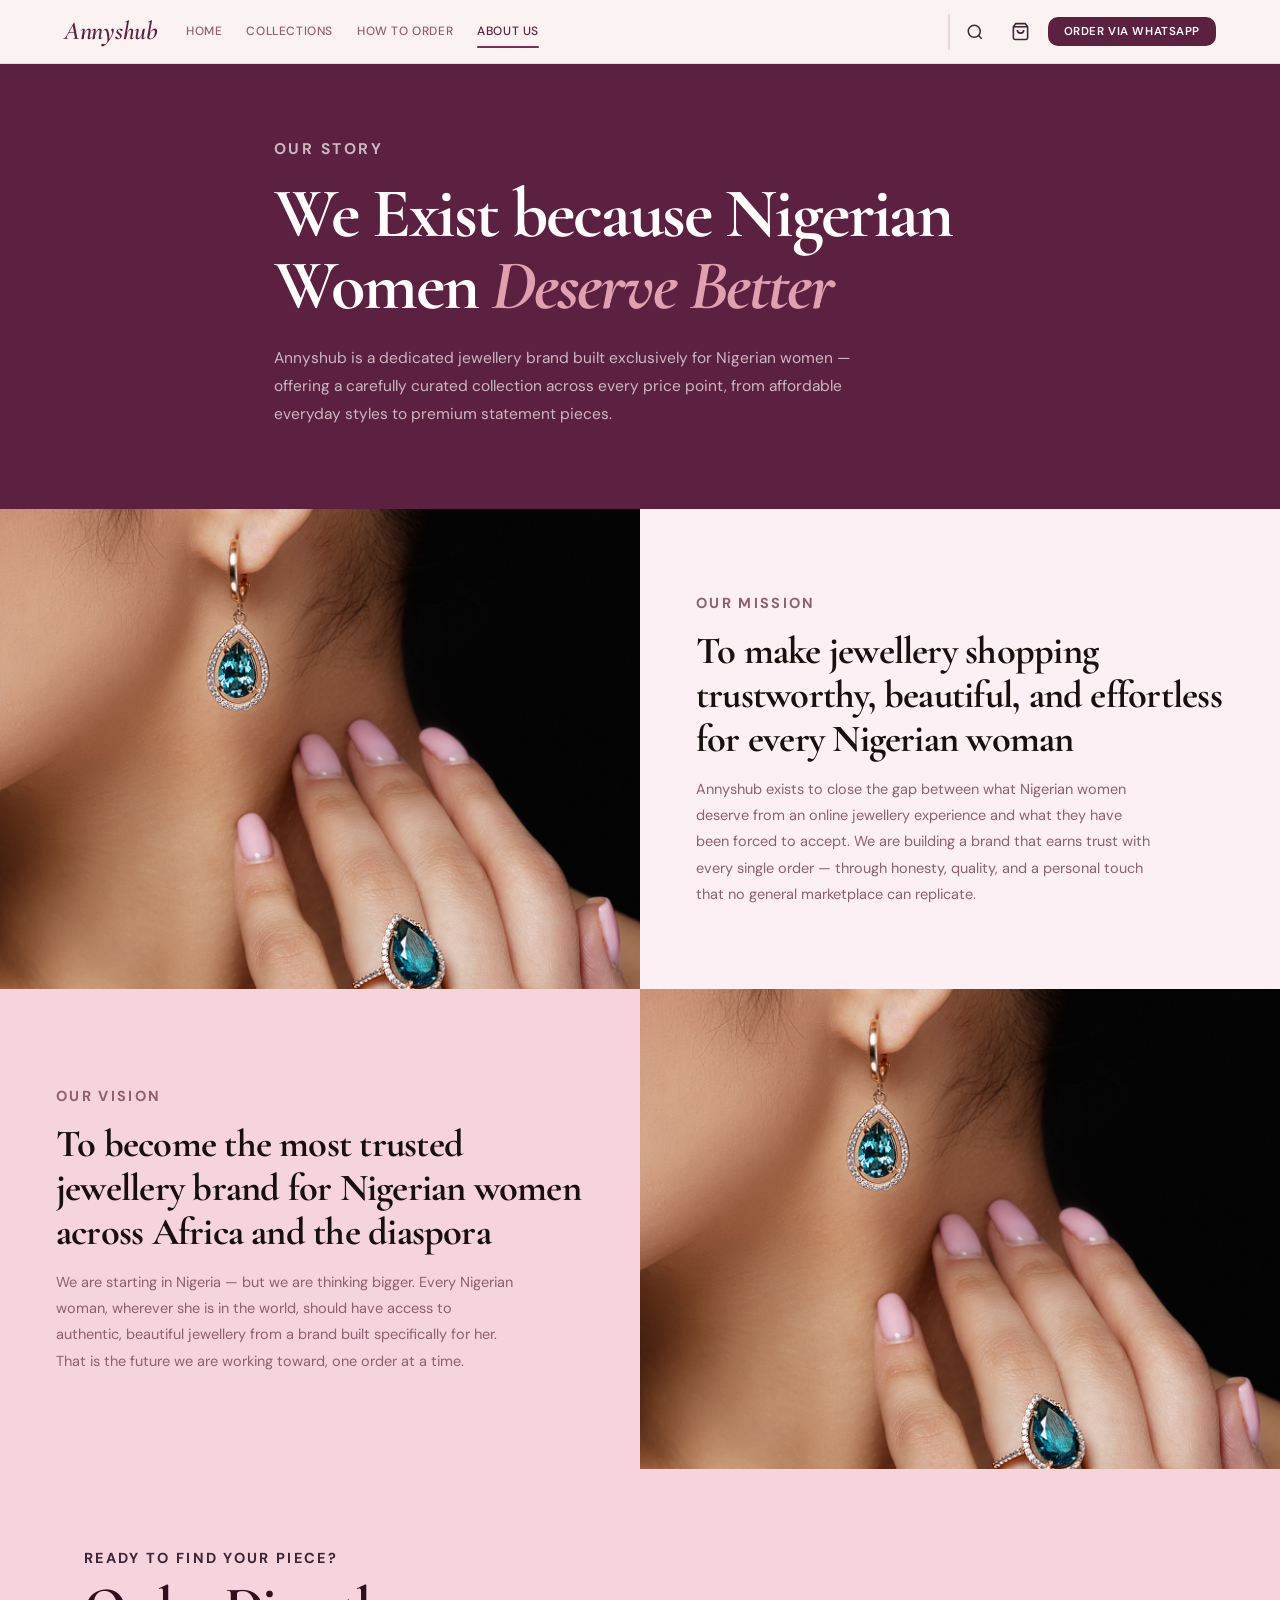
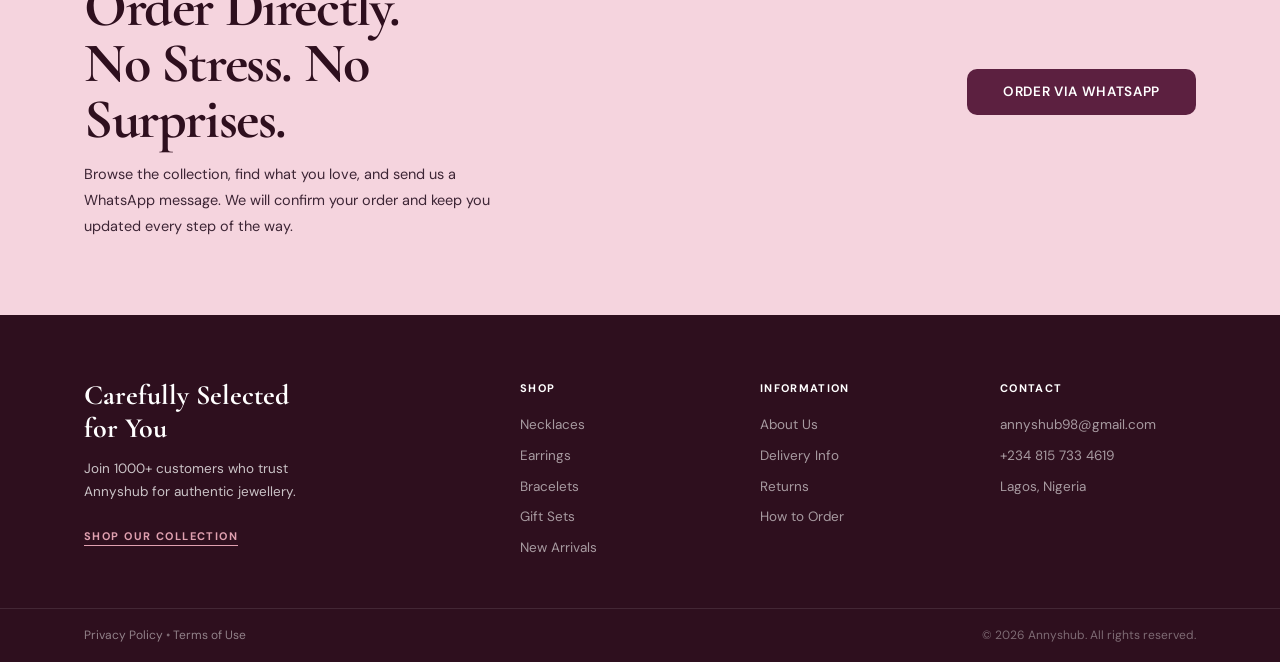
==== commit 2dfc6819: "optimized all the code base on the files that were recently edited. The changes include updating ima" ====
--- a/about.html
+++ b/about.html
@@ -1,94 +1,90 @@
 <!DOCTYPE html>
 <html lang="en">
 <head>
-  <meta charset="UTF-8" /><meta name="viewport" content="width=device-width,initial-scale=1.0" />
+  <meta charset="UTF-8"/><meta name="viewport" content="width=device-width,initial-scale=1.0"/>
   <title>About Us — Annyshub</title>
-  <link rel="preconnect" href="https://fonts.googleapis.com" /><link rel="preconnect" href="https://fonts.gstatic.com" crossorigin />
-  <link href="https://fonts.googleapis.com/css2?family=Cormorant+Garamond:ital,wght@0,300;0,400;0,600;0,700;1,400;1,600&family=DM+Sans:opsz,wght@9..40,300;9..40,400;9..40,500;9..40,600&display=swap" rel="stylesheet" />
-  <link rel="stylesheet" href="style.css" />
+  <link rel="preconnect" href="https://fonts.googleapis.com"/><link rel="preconnect" href="https://fonts.gstatic.com" crossorigin/>
+  <link href="https://fonts.googleapis.com/css2?family=Cormorant+Garamond:ital,wght@0,400;0,600;0,700;1,400;1,600&family=DM+Sans:opsz,wght@9..40,400;9..40,500;9..40,600&display=swap" rel="stylesheet"/>
+  <link rel="stylesheet" href="style.css"/>
 </head>
 <body data-page="about">
-
-  <header class="nav" id="nav">
-    <div class="nav__inner">
-      <a href="index.html" class="nav__logo">Annyshub</a>
-      <nav class="nav__links">
-        <a href="index.html" class="nav__link" data-nav="home">Home</a>
-        <a href="collections.html" class="nav__link" data-nav="collections">Collections</a>
-        <a href="how-to-order.html" class="nav__link" data-nav="how-to-order">How to Order</a>
-        <a href="about.html" class="nav__link" data-nav="about">About Us</a>
-      </nav>
-      <div class="nav__right">
-        <div class="nav__search-wrap">
-          <button class="nav__icon-btn" id="searchToggle" aria-label="Search"><svg width="18" height="18" fill="none" stroke="currentColor" stroke-width="2" viewBox="0 0 24 24"><circle cx="11" cy="11" r="8"/><path d="m21 21-4.35-4.35"/></svg></button>
-          <div class="nav__search-box" id="searchBox"><input type="search" placeholder="Search products…" id="searchInput" autocomplete="off" /></div>
-        </div>
-        <button class="nav__icon-btn" id="cartBtn" aria-label="Cart"><svg width="19" height="19" fill="none" stroke="currentColor" stroke-width="2" viewBox="0 0 24 24"><path d="M6 2 3 6v14a2 2 0 0 0 2 2h14a2 2 0 0 0 2-2V6l-3-4z"/><line x1="3" y1="6" x2="21" y2="6"/><path d="M16 10a4 4 0 0 1-8 0"/></svg><span class="cart-badge hidden" id="cartBadge">0</span></button>
-        <a href="https://wa.me/2348157334619?text=Hi%2C%20I%27d%20like%20to%20place%20an%20order" class="btn btn--plum btn--sm" target="_blank" rel="noopener">Order via WhatsApp</a>
+<header class="nav" id="nav">
+  <div class="nav__inner">
+    <a href="index.html" class="nav__logo">Annyshub</a>
+    <nav class="nav__links">
+      <a href="index.html" class="nav__link" data-nav="home">Home</a>
+      <a href="collections.html" class="nav__link" data-nav="collections">Collections</a>
+      <a href="how-to-order.html" class="nav__link" data-nav="how-to-order">How to Order</a>
+      <a href="about.html" class="nav__link" data-nav="about">About Us</a>
+    </nav>
+    <div class="nav__right">
+      <div class="nav__search-wrap">
+        <button class="nav__icon-btn" id="searchToggle" aria-label="Search"><svg width="18" height="18" fill="none" stroke="currentColor" stroke-width="2" viewBox="0 0 24 24"><circle cx="11" cy="11" r="8"/><path d="m21 21-4.35-4.35"/></svg></button>
+        <div class="nav__search-box" id="searchBox"><input type="search" placeholder="Search products..." id="searchInput" autocomplete="off"/></div>
       </div>
-      <button class="nav__burger" id="navBurger" aria-label="Menu" aria-expanded="false"><span></span><span></span><span></span></button>
-    </div>
-    <div class="nav__mobile" id="navMobile" aria-hidden="true">
-      <a href="index.html" class="nav__mobile-link" data-nav="home">Home</a>
-      <a href="collections.html" class="nav__mobile-link" data-nav="collections">Collections</a>
-      <a href="how-to-order.html" class="nav__mobile-link" data-nav="how-to-order">How to Order</a>
-      <a href="about.html" class="nav__mobile-link active" data-nav="about">About Us</a>
+      <button class="nav__icon-btn" id="cartBtn" aria-label="Cart" style="position:relative">
+        <svg width="19" height="19" fill="none" stroke="currentColor" stroke-width="2" viewBox="0 0 24 24"><path d="M6 2 3 6v14a2 2 0 0 0 2 2h14a2 2 0 0 0 2-2V6l-3-4z"/><line x1="3" y1="6" x2="21" y2="6"/><path d="M16 10a4 4 0 0 1-8 0"/></svg>
+        <span class="cart-badge hidden" id="cartBadge">0</span>
+      </button>
       <a href="https://wa.me/2348157334619?text=Hi%2C%20I%27d%20like%20to%20place%20an%20order" class="btn btn--plum btn--sm" target="_blank" rel="noopener">Order via WhatsApp</a>
     </div>
-  </header>
+    <button class="nav__burger" id="navBurger" aria-label="Open menu" aria-expanded="false"><span></span><span></span><span></span></button>
+  </div>
+  <div class="nav__mobile" id="navMobile" aria-hidden="true">
+    <a href="index.html" class="nav__mobile-link" data-nav="home">Home</a>
+    <a href="collections.html" class="nav__mobile-link" data-nav="collections">Collections</a>
+    <a href="how-to-order.html" class="nav__mobile-link" data-nav="how-to-order">How to Order</a>
+    <a href="about.html" class="nav__mobile-link" data-nav="about">About Us</a>
+    <div class="nav__mobile-cart">
+      <div class="nav__mobile-cart-info" id="mobileCartLink" style="cursor:pointer">
+        <svg width="18" height="18" fill="none" stroke="currentColor" stroke-width="2" viewBox="0 0 24 24"><path d="M6 2 3 6v14a2 2 0 0 0 2 2h14a2 2 0 0 0 2-2V6l-3-4z"/><line x1="3" y1="6" x2="21" y2="6"/><path d="M16 10a4 4 0 0 1-8 0"/></svg>
+        My Cart <span id="mobileCartCount" style="color:var(--muted);font-size:12px"></span>
+      </div>
+      <span class="nav__mobile-cart-badge" id="mobileCartBadge" style="display:none">0</span>
+    </div>
+    <a href="https://wa.me/2348157334619?text=Hi%2C%20I%27d%20like%20to%20place%20an%20order" class="btn btn--plum btn--sm" target="_blank" rel="noopener" style="margin-top:16px">Order via WhatsApp</a>
+  </div>
+</header>
 
-  <section class="page-hero page-hero--plum">
-    <div class="container page-hero__inner animate-fadein">
-      <p class="eyebrow eyebrow--faint">Our Story</p>
-      <h1>We Exist because Nigerian<br>Women <em>Deserve Better</em></h1>
-      <p>Annyshub is a dedicated jewellery brand built exclusively for Nigerian women — offering a carefully curated collection across every price point, from affordable everyday styles to premium statement pieces.</p>
-    </div>
-  </section>
-
-  <div class="split-section">
-    <div class="split-section__img reveal-left">
-      <img src="images/model-shows-earrings-ring-with-beautiful-blue-precious-stones 3.png" alt="Woman wearing jewellery" loading="lazy" />
-    </div>
-    <div class="split-section__copy split-section__copy--rose reveal-right">
-      <p class="eyebrow">Our Mission</p>
-      <h2>To make jewellery shopping trustworthy, beautiful, and effortless for every Nigerian woman</h2>
-      <p>Annyshub exists to close the gap between what Nigerian women deserve from an online jewellery experience and what they've been forced to accept. We are building a brand that earns trust with every single order — through honesty, quality, and a personal touch that no general marketplace can replicate.</p>
-    </div>
+<section class="page-hero page-hero--plum">
+  <div class="container page-hero__inner animate-fadein">
+    <p class="eyebrow eyebrow--faint">Our Story</p>
+    <h1>We Exist because Nigerian<br>Women <em>Deserve Better</em></h1>
+    <p>Annyshub is a dedicated jewellery brand built exclusively for Nigerian women — offering a carefully curated collection across every price point, from affordable everyday styles to premium statement pieces.</p>
   </div>
-
-  <div class="split-section split-section--reverse">
-    <div class="split-section__copy split-section__copy--blush reveal-left">
-      <p class="eyebrow">Our Vision</p>
-      <h2>To become the most trusted jewellery brand for Nigerian women across Africa and the diaspora</h2>
-      <p>We are starting in Nigeria — but we are thinking bigger. Every Nigerian woman, wherever she is in the world, should have access to authentic, beautiful jewellery from a brand built specifically for her. That is the future we are working toward, one order at a time.</p>
-    </div>
-    <div class="split-section__img reveal-right">
-      <img src="images/model-shows-earrings-ring-with-beautiful-blue-precious-stones 3.png" alt="Jewellery close-up" loading="lazy" />
-    </div>
+</section>
+<div class="split-section">
+  <div class="split-section__img reveal-left"><img src="images/model-shows-earrings-ring-with-beautiful-blue-precious-stones 3.png" alt="Woman wearing jewellery" loading="lazy"/></div>
+  <div class="split-section__copy split-section__copy--rose reveal-right">
+    <p class="eyebrow">Our Mission</p>
+    <h2>To make jewellery shopping trustworthy, beautiful, and effortless for every Nigerian woman</h2>
+    <p>Annyshub exists to close the gap between what Nigerian women deserve from an online jewellery experience and what they have been forced to accept. We are building a brand that earns trust with every single order — through honesty, quality, and a personal touch that no general marketplace can replicate.</p>
   </div>
-
-  <section class="cta-banner">
-    <div class="container cta-banner__inner">
-      <div class="cta-banner__copy">
-        <p class="eyebrow eyebrow--light">Ready to find your piece?</p>
-        <h2>Order Directly.<br>No Stress. No<br>Surprises.</h2>
-        <p>Browse the collection, find what you love, and send us a WhatsApp message. We'll confirm your order and keep you updated every step of the way.</p>
-      </div>
-      <a href="https://wa.me/2348157334619?text=Hi%2C%20I%27d%20like%20to%20place%20an%20order" class="btn btn--plum btn--lg" target="_blank" rel="noopener">Order via WhatsApp</a>
-    </div>
-  </section>
-
-  <footer class="footer">
-    <div class="container footer__grid">
-      <div class="footer__brand"><h3>Carefully Selected<br>for You</h3><p>Join 1000+ customers who trust Annyshub for authentic, beautiful jewellery.</p><a href="collections.html" class="footer__cta-link">SHOP OUR COLLECTION</a></div>
-      <div class="footer__col"><h4>Shop</h4><a href="necklaces.html">Necklaces</a><a href="#">Earrings</a><a href="bracelets.html">Bracelets</a><a href="#">Gift Sets</a><a href="collections.html">New Arrivals</a></div>
-      <div class="footer__col"><h4>Information</h4><a href="about.html">About Us</a><a href="#">Delivery Information</a><a href="#">Returns Policy</a><a href="how-to-order.html">How to Order</a></div>
-      <div class="footer__col"><h4>Contact</h4><a href="mailto:annyshub98@gmail.com">annyshub98@gmail.com</a><a href="tel:+2348157334619">+234 815 733 4619</a><span>Lagos, Nigeria</span></div>
-    </div>
-    <div class="footer__bottom"><div class="container footer__bottom-inner"><span><a href="#">Privacy Policy</a> &bull; <a href="#">Terms of Use</a></span><span>© 2026 Annyshub. All rights reserved.</span></div></div>
-  </footer>
-
-  <div class="toast-wrap" id="toastWrap"></div>
-  <script src="data.js"></script><script src="script.js"></script>
+</div>
+<div class="split-section split-section--reverse">
+  <div class="split-section__copy split-section__copy--blush reveal-left">
+    <p class="eyebrow">Our Vision</p>
+    <h2>To become the most trusted jewellery brand for Nigerian women across Africa and the diaspora</h2>
+    <p>We are starting in Nigeria — but we are thinking bigger. Every Nigerian woman, wherever she is in the world, should have access to authentic, beautiful jewellery from a brand built specifically for her. That is the future we are working toward, one order at a time.</p>
+  </div>
+  <div class="split-section__img reveal-right"><img src="images/model-shows-earrings-ring-with-beautiful-blue-precious-stones 3.png" alt="Jewellery close-up" loading="lazy"/></div>
+</div>
+<section class="cta-banner">
+  <div class="container cta-banner__inner">
+    <div class="cta-banner__copy"><p class="eyebrow eyebrow--light">Ready to find your piece?</p><h2>Order Directly.<br>No Stress. No<br>Surprises.</h2><p>Browse the collection, find what you love, and send us a WhatsApp message. We will confirm your order and keep you updated every step of the way.</p></div>
+    <a href="https://wa.me/2348157334619?text=Hi%2C%20I%27d%20like%20to%20place%20an%20order" class="btn btn--plum btn--lg" target="_blank" rel="noopener">Order via WhatsApp</a>
+  </div>
+</section>
+<footer class="footer">
+  <div class="container footer__grid">
+    <div class="footer__brand"><h3>Carefully Selected<br>for You</h3><p>Join 1000+ customers who trust Annyshub for authentic jewellery.</p><a href="collections.html" class="footer__cta-link">SHOP OUR COLLECTION</a></div>
+    <div class="footer__col"><h4>Shop</h4><a href="necklaces.html">Necklaces</a><a href="#">Earrings</a><a href="bracelets.html">Bracelets</a><a href="#">Gift Sets</a><a href="collections.html">New Arrivals</a></div>
+    <div class="footer__col"><h4>Information</h4><a href="about.html">About Us</a><a href="#">Delivery Info</a><a href="#">Returns</a><a href="how-to-order.html">How to Order</a></div>
+    <div class="footer__col"><h4>Contact</h4><a href="mailto:annyshub98@gmail.com">annyshub98@gmail.com</a><a href="tel:+2348157334619">+234 815 733 4619</a><span>Lagos, Nigeria</span></div>
+  </div>
+  <div class="footer__bottom"><div class="container footer__bottom-inner"><span><a href="#">Privacy Policy</a> &bull; <a href="#">Terms of Use</a></span><span>© 2026 Annyshub. All rights reserved.</span></div></div>
+</footer>
+<div class="toast-wrap" id="toastWrap"></div>
+<script src="data.js"></script><script src="script.js"></script>
 </body>
 </html>
--- a/style.css
+++ b/style.css
@@ -1,70 +1,48 @@
-/* =====================================================
-   ANNYSHUB — Complete Stylesheet v3
-   All pages: index, collections, category, product,
-              cart, about, how-to-order, admin
-   ===================================================== */
-
-/* ─── 1. CSS Custom Properties ─────────────────────── */
-:root {
-  --plum-900:   #2e0f1e;
-  --plum-700:   #5c2040;
-  --plum-500:   #7b2d52;
-  --plum-300:   #a3446e;
-  --rose-500:   #c0607a;
-  --rose-300:   #e0a0b0;
-  --rose-100:   #f5d4de;
-  --blush-200:  #fce8ee;
-  --blush-100:  #fdf0f4;
-  --cream:      #fffaf7;
-  --white:      #ffffff;
-  --dark:       #18100e;
-  --text:       #3d2535;
-  --muted:      #8c6070;
-  --border:     #e8d4db;
-  --border-light: #f2e4e8;
-  --success:    #2d7a4f;
-  --error:      #c0392b;
-  --warning:    #d4800a;
-
-  --font-display: 'Cormorant Garamond', Georgia, serif;
-  --font-body:    'DM Sans', system-ui, sans-serif;
-
-  --nav-h:      68px;
-  --section-y:  88px;
-  --radius:     10px;
-  --radius-lg:  16px;
-  --radius-xl:  24px;
-
-  --shadow-xs:  0 1px 4px rgba(60,20,40,0.07);
-  --shadow-sm:  0 2px 12px rgba(60,20,40,0.09);
-  --shadow-md:  0 6px 24px rgba(60,20,40,0.13);
-  --shadow-lg:  0 16px 48px rgba(60,20,40,0.17);
-  --shadow-xl:  0 28px 72px rgba(60,20,40,0.22);
-
-  --ease:       cubic-bezier(0.25,0.46,0.45,0.94);
-  --ease-out:   cubic-bezier(0.0,0.0,0.2,1);
-  --spring:     cubic-bezier(0.34,1.56,0.64,1);
-}
-
-/* ─── 2. Reset ──────────────────────────────────────── */
+/* =====================================================================
+   ANNYSHUB — Master Stylesheet v4
+   Pages: index · collections · category · product · cart · search
+          about · how-to-order  (admin has its own inline styles)
+   ===================================================================== */
+
+/* 1. TOKENS */
+:root{
+  --plum-900:#2e0f1e;--plum-700:#5c2040;--plum-500:#7b2d52;--plum-300:#a3446e;
+  --rose-500:#c0607a;--rose-300:#e0a0b0;--rose-100:#f5d4de;
+  --blush-200:#fce8ee;--blush-100:#fdf0f4;
+  --cream:#fffaf7;--white:#fff;
+  --dark:#18100e;--text:#3d2535;--muted:#8c6070;
+  --border:#e8d4db;--border-lt:#f2e4e8;
+  --ok:#2d7a4f;--err:#c0392b;--warn:#d4800a;
+  --font-d:'Cormorant Garamond',Georgia,serif;
+  --font-b:'DM Sans',system-ui,sans-serif;
+  --nav-h:64px;--sy:88px;
+  --r:10px;--rl:16px;--rxl:24px;
+  --s0:0 1px 4px rgba(60,20,40,.07);
+  --s1:0 2px 12px rgba(60,20,40,.09);
+  --s2:0 6px 24px rgba(60,20,40,.13);
+  --s3:0 16px 48px rgba(60,20,40,.17);
+  --s4:0 28px 72px rgba(60,20,40,.22);
+  --ease:cubic-bezier(.25,.46,.45,.94);
+  --spring:cubic-bezier(.34,1.56,.64,1);
+}
+
+/* 2. RESET */
 *,*::before,*::after{box-sizing:border-box;margin:0;padding:0}
 html{scroll-behavior:smooth;-webkit-text-size-adjust:100%}
-body{font-family:var(--font-body);font-size:15px;line-height:1.7;color:var(--text);background:var(--cream);overflow-x:hidden}
+body{font-family:var(--font-b);font-size:15px;line-height:1.7;color:var(--text);background:var(--cream);overflow-x:hidden}
 img{display:block;max-width:100%;height:auto}
 a{text-decoration:none;color:inherit}
-button{cursor:pointer;font-family:var(--font-body)}
+button{cursor:pointer;font-family:var(--font-b)}
 ul,ol{list-style:none}
-input,select,textarea{font-family:var(--font-body)}
+input,select,textarea{font-family:var(--font-b)}
 :focus-visible{outline:2px solid var(--plum-500);outline-offset:3px;border-radius:3px}
 
-/* ─── 3. Layout ─────────────────────────────────────── */
-.container{width:100%;max-width:1160px;margin-inline:auto;padding-inline:28px}
-.bg-white{background:var(--white)}
-.bg-blush{background:var(--blush-100)}
-.bg-cream{background:var(--cream)}
-
-/* ─── 4. Buttons ────────────────────────────────────── */
-.btn{display:inline-flex;align-items:center;justify-content:center;gap:8px;font-size:12.5px;font-weight:600;letter-spacing:.05em;text-transform:uppercase;white-space:nowrap;border:none;border-radius:var(--radius);cursor:pointer;transition:background .22s var(--ease),color .22s var(--ease),transform .18s var(--ease),box-shadow .22s var(--ease);-webkit-tap-highlight-color:transparent;text-decoration:none}
+/* 3. LAYOUT */
+.container{width:100%;max-width:1160px;margin-inline:auto;padding-inline:24px}
+.bg-white{background:var(--white)}.bg-blush{background:var(--blush-100)}.bg-cream{background:var(--cream)}
+
+/* 4. BUTTONS */
+.btn{display:inline-flex;align-items:center;justify-content:center;gap:8px;font-size:12.5px;font-weight:600;letter-spacing:.05em;text-transform:uppercase;white-space:nowrap;border:none;border-radius:var(--r);cursor:pointer;transition:background .2s var(--ease),color .2s,transform .18s var(--ease),box-shadow .2s;-webkit-tap-highlight-color:transparent;text-decoration:none;line-height:1}
 .btn--plum{background:var(--plum-700);color:var(--white);padding:13px 24px}
 .btn--plum:hover{background:var(--plum-900);transform:translateY(-1px);box-shadow:0 6px 20px rgba(60,20,40,.28)}
 .btn--plum:active{transform:translateY(0)}
@@ -72,449 +50,408 @@
 .btn--outline:hover{background:var(--plum-700);color:var(--white)}
 .btn--ghost{background:transparent;color:var(--muted);padding:10px 16px;border:1.5px solid var(--border)}
 .btn--ghost:hover{border-color:var(--plum-500);color:var(--plum-500)}
-.btn--danger{background:var(--error);color:var(--white);padding:10px 18px}
+.btn--danger{background:var(--err);color:var(--white);padding:10px 18px}
 .btn--danger:hover{background:#a93226}
-.btn--success{background:var(--success);color:var(--white);padding:10px 18px}
-.btn--sm{padding:9px 18px;font-size:11.5px}
-.btn--lg{padding:16px 36px;font-size:13.5px}
-.btn--full{width:100%}
-.btn--icon{width:38px;height:38px;padding:0;border-radius:50%;flex-shrink:0}
-
-/* ─── 5. Typography helpers ─────────────────────────── */
+.btn--ok{background:var(--ok);color:var(--white);padding:10px 18px}
+.btn--sm{padding:9px 16px;font-size:11.5px}.btn--lg{padding:16px 36px;font-size:13.5px}
+.btn--full{width:100%}.btn--icon{width:38px;height:38px;padding:0;border-radius:50%;flex-shrink:0}
+.btn:disabled{opacity:.45;cursor:not-allowed;pointer-events:none}
+
+/* 5. TYPE */
 .eyebrow{font-size:10.5px;font-weight:700;letter-spacing:.16em;text-transform:uppercase;color:var(--rose-500)}
-.eyebrow--light{color:var(--rose-300)}
-.eyebrow--faint{color:rgba(255,255,255,.5)}
+.eyebrow--light{color:var(--rose-300)}.eyebrow--faint{color:rgba(255,255,255,.5)}
 .text-link{font-size:11.5px;font-weight:600;letter-spacing:.06em;text-transform:uppercase;color:var(--plum-500);transition:color .2s;white-space:nowrap}
 .text-link:hover{color:var(--rose-500)}
-.section-title{font-family:var(--font-display);font-size:clamp(30px,4vw,50px);font-weight:700;color:var(--dark);line-height:1.08;letter-spacing:-.025em}
+.section-title{font-family:var(--font-d);font-size:clamp(30px,4vw,50px);font-weight:700;color:var(--dark);line-height:1.08;letter-spacing:-.025em}
 .section-title--lg{font-size:clamp(36px,5vw,64px)}
 
-/* ─── 6. Section shell ──────────────────────────────── */
-.section{padding-block:var(--section-y)}
-.section-header{display:flex;align-items:flex-end;justify-content:space-between;gap:16px;margin-bottom:48px;flex-wrap:wrap}
+/* 6. SECTION */
+.section{padding-block:var(--sy)}
+.section-header{display:flex;align-items:flex-end;justify-content:space-between;gap:16px;margin-bottom:44px;flex-wrap:wrap}
 .section-header--center{flex-direction:column;align-items:center;text-align:center}
 .section-header__left{display:flex;flex-direction:column;gap:8px}
 
-/* ─── 7. Navbar ─────────────────────────────────────── */
-.nav{position:fixed;inset-block-start:0;inset-inline:0;z-index:200;height:var(--nav-h);background:rgba(255,250,247,.96);backdrop-filter:blur(16px);-webkit-backdrop-filter:blur(16px);border-bottom:1px solid var(--border);transition:box-shadow .3s var(--ease)}
-.nav.scrolled{box-shadow:var(--shadow-md)}
-.nav__inner{display:flex;align-items:center;gap:32px;height:100%;max-width:1200px;margin-inline:auto;padding-inline:28px}
-.nav__logo{font-family:var(--font-display);font-size:26px;font-weight:600;font-style:italic;color:var(--plum-700);letter-spacing:-.01em;flex-shrink:0;transition:color .2s}
+/* 7. NAVBAR */
+.nav{position:fixed;inset-block-start:0;inset-inline:0;z-index:200;height:var(--nav-h);background:rgba(255,250,247,.97);backdrop-filter:blur(16px);-webkit-backdrop-filter:blur(16px);border-bottom:1px solid var(--border);transition:box-shadow .3s}
+.nav.scrolled{box-shadow:var(--s2)}
+.nav__inner{display:flex;align-items:center;gap:28px;height:100%;max-width:1200px;margin-inline:auto;padding-inline:24px}
+.nav__logo{font-family:var(--font-d);font-size:26px;font-weight:600;font-style:italic;color:var(--plum-700);letter-spacing:-.01em;flex-shrink:0;transition:color .2s}
 .nav__logo:hover{color:var(--plum-900)}
-.nav__links{display:flex;align-items:center;gap:28px}
-.nav__link{position:relative;font-size:12px;font-weight:500;letter-spacing:.05em;text-transform:uppercase;color:var(--muted);transition:color .2s}
+.nav__links{display:flex;align-items:center;gap:24px}
+.nav__link{position:relative;font-size:12px;font-weight:500;letter-spacing:.05em;text-transform:uppercase;color:var(--muted);transition:color .2s;padding:4px 0}
 .nav__link::after{content:'';position:absolute;bottom:-2px;left:0;width:0;height:1.5px;background:var(--plum-500);transition:width .25s var(--ease);border-radius:2px}
 .nav__link:hover,.nav__link.active{color:var(--plum-700)}
 .nav__link:hover::after,.nav__link.active::after{width:100%}
-.nav__right{display:flex;align-items:center;gap:10px;margin-left:auto}
-.nav__icon-btn{display:flex;align-items:center;justify-content:center;width:36px;height:36px;background:none;border:none;border-radius:8px;color:var(--text);transition:color .2s,background .2s;position:relative}
+.nav__right{display:flex;align-items:center;gap:8px;margin-left:auto}
+.nav__icon-btn{display:flex;align-items:center;justify-content:center;width:38px;height:38px;background:none;border:none;border-radius:var(--r);color:var(--text);transition:color .2s,background .2s;position:relative;flex-shrink:0}
 .nav__icon-btn:hover{color:var(--plum-700);background:var(--blush-200)}
 .nav__search-wrap{position:relative;display:flex;align-items:center}
-.nav__search-box{position:absolute;right:42px;top:50%;transform:translateY(-50%);width:0;overflow:hidden;transition:width .3s var(--ease);background:var(--white);border:1px solid var(--border);border-radius:var(--radius)}
+.nav__search-box{position:absolute;right:44px;top:50%;transform:translateY(-50%);width:0;overflow:hidden;transition:width .3s var(--ease);background:var(--white);border:1.5px solid var(--border);border-radius:var(--r);z-index:10}
 .nav__search-box.open{width:220px;padding:0 12px}
-.nav__search-box input{width:100%;padding:8px 0;font-size:13px;color:var(--text);background:none;border:none;outline:none}
+.nav__search-box input{width:100%;padding:9px 0;font-size:13px;color:var(--text);background:none;border:none;outline:none}
 .nav__search-box input::placeholder{color:var(--muted)}
-.cart-badge{position:absolute;top:-4px;right:-4px;min-width:18px;height:18px;background:var(--rose-500);color:var(--white);font-size:10px;font-weight:700;border-radius:50%;display:flex;align-items:center;justify-content:center;padding:0 3px;line-height:1;pointer-events:none}
+
+/* Cart badge — always visible & properly positioned */
+.cart-badge{
+  position:absolute;top:-5px;right:-5px;
+  min-width:19px;height:19px;
+  background:var(--rose-500);color:var(--white);
+  font-size:10px;font-weight:700;border-radius:50%;
+  display:flex;align-items:center;justify-content:center;
+  padding:0 4px;line-height:1;pointer-events:none;
+  border:2px solid var(--cream);
+  transition:transform .2s var(--spring);
+}
 .cart-badge.hidden{display:none}
-.nav__burger{display:none;flex-direction:column;gap:5px;background:none;border:none;padding:6px;border-radius:6px;margin-left:auto}
+.cart-badge.pop{animation:badgePop .3s var(--spring)}
+
+/* Burger */
+.nav__burger{display:none;flex-direction:column;gap:5px;background:none;border:none;padding:8px;border-radius:var(--r);cursor:pointer;flex-shrink:0}
 .nav__burger span{display:block;width:22px;height:2px;background:var(--plum-700);border-radius:2px;transition:transform .3s var(--ease),opacity .3s}
 .nav__burger.open span:nth-child(1){transform:translateY(7px) rotate(45deg)}
 .nav__burger.open span:nth-child(2){opacity:0;transform:scaleX(0)}
 .nav__burger.open span:nth-child(3){transform:translateY(-7px) rotate(-45deg)}
-.nav__mobile{display:none;flex-direction:column;background:var(--white);border-top:1px solid var(--border);padding:20px 28px 28px;box-shadow:var(--shadow-lg)}
-.nav__mobile.open{display:flex;animation:slideDown .3s var(--ease) both}
-.nav__mobile-link{font-size:14px;font-weight:500;letter-spacing:.03em;text-transform:uppercase;color:var(--muted);padding:13px 0;border-bottom:1px solid var(--border);transition:color .2s}
+
+/* Mobile nav */
+.nav__mobile{
+  display:none;flex-direction:column;
+  position:fixed;top:var(--nav-h);left:0;right:0;
+  background:var(--white);
+  border-top:1px solid var(--border);
+  padding:0 24px 24px;
+  box-shadow:var(--s3);
+  z-index:199;
+  max-height:calc(100svh - var(--nav-h));
+  overflow-y:auto;
+}
+.nav__mobile.open{display:flex;animation:slideDown .28s var(--ease) both}
+.nav__mobile-link{font-size:14px;font-weight:500;letter-spacing:.03em;text-transform:uppercase;color:var(--muted);padding:14px 0;border-bottom:1px solid var(--border-lt);transition:color .2s;display:block}
 .nav__mobile-link:last-of-type{border-bottom:none}
 .nav__mobile-link:hover,.nav__mobile-link.active{color:var(--plum-700)}
 .nav__mobile .btn{margin-top:16px;align-self:flex-start}
 
-/* ─── 8. Toast ──────────────────────────────────────── */
-.toast-wrap{position:fixed;bottom:24px;right:24px;z-index:999;display:flex;flex-direction:column;gap:10px;pointer-events:none}
-.toast{background:var(--plum-900);color:var(--white);padding:14px 20px;border-radius:var(--radius);font-size:13.5px;font-weight:500;box-shadow:var(--shadow-lg);display:flex;align-items:center;gap:10px;pointer-events:all;animation:toastIn .35s var(--spring) both;max-width:320px}
-.toast.toast--success{background:var(--success)}
-.toast.toast--error{background:var(--error)}
-.toast.toast--out{animation:toastOut .3s var(--ease) both}
+/* Mobile cart row */
+.nav__mobile-cart{display:flex;align-items:center;justify-content:space-between;padding:14px 0;border-bottom:1px solid var(--border-lt)}
+.nav__mobile-cart-info{display:flex;align-items:center;gap:10px;font-size:14px;font-weight:500;color:var(--text)}
+.nav__mobile-cart-badge{background:var(--rose-500);color:var(--white);font-size:11px;font-weight:700;padding:2px 8px;border-radius:50px;min-width:24px;text-align:center}
+
+/* 8. TOAST */
+.toast-wrap{position:fixed;bottom:20px;right:16px;left:16px;z-index:999;display:flex;flex-direction:column;gap:8px;pointer-events:none;align-items:flex-end}
+.toast{background:var(--plum-900);color:var(--white);padding:13px 18px;border-radius:var(--rl);font-size:13.5px;font-weight:500;box-shadow:var(--s3);display:flex;align-items:center;gap:10px;pointer-events:all;animation:toastIn .32s var(--spring) both;max-width:340px;width:100%}
+@media(min-width:480px){.toast-wrap{left:auto;right:20px;bottom:24px}.toast{width:auto}}
+.toast.toast--success{background:var(--ok)}.toast.toast--error{background:var(--err)}.toast.toast--out{animation:toastOut .28s var(--ease) both}
 .toast__icon{font-size:16px;flex-shrink:0}
-
-/* ─── 9. Hero ───────────────────────────────────────── */
-.hero{display:grid;grid-template-columns:1fr 1fr;align-items:center;gap:56px;min-height:100svh;max-width:1200px;margin-inline:auto;padding-inline:28px;padding-top:var(--nav-h);padding-bottom:64px}
+.toast__close{margin-left:auto;background:none;border:none;color:rgba(255,255,255,.6);font-size:16px;cursor:pointer;padding:0 0 0 8px;flex-shrink:0}
+
+/* 9. HERO */
+.hero{display:grid;grid-template-columns:1fr 1fr;align-items:center;gap:56px;min-height:100svh;max-width:1200px;margin-inline:auto;padding-inline:24px;padding-top:var(--nav-h);padding-bottom:64px}
 .hero__content{padding-top:24px}
-.hero__headline{font-family:var(--font-display);font-size:clamp(50px,6.5vw,86px);font-weight:700;line-height:.97;letter-spacing:-.03em;color:var(--dark);margin:16px 0 20px}
+.hero__headline{font-family:var(--font-d);font-size:clamp(48px,6.5vw,84px);font-weight:700;line-height:.97;letter-spacing:-.03em;color:var(--dark);margin:14px 0 18px}
 .hero__headline em{font-style:italic;color:var(--rose-500)}
 .hero__headline span{font-style:italic;color:var(--plum-500)}
-.hero__sub{font-size:15.5px;color:var(--muted);max-width:400px;line-height:1.75;margin-bottom:34px}
-.hero__cta{display:flex;flex-wrap:wrap;gap:12px;margin-bottom:48px}
-.hero__stats{display:flex;gap:36px;flex-wrap:wrap;padding-top:28px;border-top:1px solid var(--border)}
-.hero__stat strong{display:block;font-family:var(--font-display);font-size:30px;font-weight:700;color:var(--plum-700);line-height:1;margin-bottom:3px}
+.hero__sub{font-size:15.5px;color:var(--muted);max-width:400px;line-height:1.75;margin-bottom:32px}
+.hero__cta{display:flex;flex-wrap:wrap;gap:12px;margin-bottom:44px}
+.hero__stats{display:flex;gap:32px;flex-wrap:wrap;padding-top:26px;border-top:1px solid var(--border)}
+.hero__stat strong{display:block;font-family:var(--font-d);font-size:30px;font-weight:700;color:var(--plum-700);line-height:1;margin-bottom:3px}
 .hero__stat span{font-size:11px;font-weight:500;letter-spacing:.08em;text-transform:uppercase;color:var(--muted)}
 .hero__visual{position:relative}
-.hero__img-wrap{position:relative;z-index:1;width:100%;aspect-ratio:4/5;border-radius:var(--radius-xl);overflow:hidden;box-shadow:var(--shadow-xl)}
+.hero__img-wrap{position:relative;z-index:1;width:100%;aspect-ratio:4/5;border-radius:var(--rxl);overflow:hidden;box-shadow:var(--s4)}
 .hero__img-wrap img{width:100%;height:100%;object-fit:cover}
 .hero__blob{position:absolute;width:260px;height:260px;background:radial-gradient(circle,var(--blush-200) 0%,transparent 65%);border-radius:50%;top:-50px;right:-50px;z-index:0;pointer-events:none}
 
-/* ─── 10. Ticker ────────────────────────────────────── */
-.ticker{background:var(--plum-700);overflow:hidden;padding:12px 0;display:flex}
-.ticker__track{display:flex;align-items:center;animation:ticker-scroll 22s linear infinite;white-space:nowrap;flex-shrink:0}
+/* 10. TICKER */
+.ticker{background:var(--plum-700);overflow:hidden;padding:11px 0;display:flex}
+.ticker__track{display:flex;align-items:center;animation:tickerScroll 22s linear infinite;white-space:nowrap;flex-shrink:0}
 .ticker__track span{font-size:11px;font-weight:700;letter-spacing:.14em;text-transform:uppercase;color:rgba(255,255,255,.82);padding:0 28px}
 
-/* ─── 11. Category Grid ─────────────────────────────── */
+/* 11. CATEGORY GRID */
 .cat-grid{display:grid;grid-template-columns:repeat(4,1fr);gap:16px}
-.cat-card{position:relative;display:block;border-radius:var(--radius-lg);overflow:hidden;cursor:pointer}
+.cat-card{position:relative;display:block;border-radius:var(--rl);overflow:hidden;cursor:pointer}
 .cat-card__img-wrap{width:100%;aspect-ratio:3/4;overflow:hidden}
 .cat-card__img-wrap img{width:100%;height:100%;object-fit:cover;transition:transform .55s var(--ease)}
 .cat-card:hover .cat-card__img-wrap img{transform:scale(1.06)}
-.cat-card__overlay{position:absolute;inset:0;background:linear-gradient(to top,rgba(46,15,30,.7) 0%,transparent 55%);display:flex;align-items:flex-end;padding:18px 16px}
-.cat-card__label{font-family:var(--font-display);font-size:18px;font-weight:600;color:var(--white);letter-spacing:-.01em}
-
-/* ─── 12. Product Cards (homepage) ─────────────────── */
-.product-grid{display:grid;grid-template-columns:repeat(3,1fr);gap:24px}
-.product-card{background:var(--white);border-radius:var(--radius-lg);overflow:hidden;box-shadow:var(--shadow-xs);transition:transform .3s var(--ease),box-shadow .3s var(--ease);border:1px solid var(--border-light)}
-.product-card:hover{transform:translateY(-5px);box-shadow:var(--shadow-lg)}
+.cat-card__overlay{position:absolute;inset:0;background:linear-gradient(to top,rgba(46,15,30,.72) 0%,transparent 55%);display:flex;align-items:flex-end;padding:16px}
+.cat-card__label{font-family:var(--font-d);font-size:18px;font-weight:600;color:var(--white);letter-spacing:-.01em}
+
+/* 12. PRODUCT CARDS (homepage) */
+.product-grid{display:grid;grid-template-columns:repeat(3,1fr);gap:22px}
+.product-card{background:var(--white);border-radius:var(--rl);overflow:hidden;box-shadow:var(--s0);transition:transform .3s,box-shadow .3s;border:1px solid var(--border-lt)}
+.product-card:hover{transform:translateY(-5px);box-shadow:var(--s3)}
 .product-card__img-wrap{position:relative;aspect-ratio:4/5;overflow:hidden}
-.product-card__img-wrap img{width:100%;height:100%;object-fit:cover;transition:transform .5s var(--ease)}
+.product-card__img-wrap img{width:100%;height:100%;object-fit:cover;transition:transform .5s}
 .product-card:hover .product-card__img-wrap img{transform:scale(1.04)}
-.product-card__hover{position:absolute;inset:0;background:rgba(46,15,30,.5);display:flex;align-items:center;justify-content:center;opacity:0;transition:opacity .3s var(--ease);backdrop-filter:blur(2px)}
+.product-card__hover{position:absolute;inset:0;background:rgba(46,15,30,.5);display:flex;align-items:center;justify-content:center;opacity:0;transition:opacity .3s;backdrop-filter:blur(2px)}
 .product-card:hover .product-card__hover{opacity:1}
-.product-card__body{padding:18px 20px 22px}
-.product-card__name{font-family:var(--font-display);font-size:20px;font-weight:600;color:var(--dark);margin-bottom:3px}
+.product-card__body{padding:16px 18px 20px}
+.product-card__name{font-family:var(--font-d);font-size:20px;font-weight:600;color:var(--dark);margin-bottom:3px}
 .product-card__tag{font-size:10.5px;font-weight:700;letter-spacing:.1em;text-transform:uppercase;color:var(--muted);margin-bottom:8px}
-.product-card__price{font-family:var(--font-display);font-size:23px;font-weight:700;color:var(--plum-700)}
-
-/* ─── 13. Shop Cards (collections / category pages) ── */
-.shop-grid{display:grid;grid-template-columns:repeat(4,1fr);gap:20px}
-.shop-card{background:var(--white);border-radius:var(--radius-lg);overflow:hidden;border:1px solid var(--border-light);box-shadow:var(--shadow-xs);transition:transform .28s var(--ease),box-shadow .28s var(--ease)}
-.shop-card:hover{transform:translateY(-4px);box-shadow:var(--shadow-md)}
+.product-card__price{font-family:var(--font-d);font-size:22px;font-weight:700;color:var(--plum-700)}
+
+/* 13. SHOP CARDS */
+.shop-grid{display:grid;grid-template-columns:repeat(4,1fr);gap:18px}
+.shop-card{background:var(--white);border-radius:var(--rl);overflow:hidden;border:1px solid var(--border-lt);box-shadow:var(--s0);transition:transform .28s,box-shadow .28s}
+.shop-card:hover{transform:translateY(-4px);box-shadow:var(--s2)}
 .shop-card__img-wrap{position:relative;aspect-ratio:1/1;overflow:hidden}
-.shop-card__img-wrap img{width:100%;height:100%;object-fit:cover;transition:transform .5s var(--ease)}
+.shop-card__img-wrap img{width:100%;height:100%;object-fit:cover;transition:transform .5s}
 .shop-card:hover .shop-card__img-wrap img{transform:scale(1.05)}
-.shop-card__badge{position:absolute;top:10px;left:10px;background:var(--rose-500);color:var(--white);font-size:9.5px;font-weight:700;letter-spacing:.08em;text-transform:uppercase;padding:4px 9px;border-radius:4px}
+.shop-card__badge{position:absolute;top:10px;left:10px;background:var(--rose-500);color:var(--white);font-size:9.5px;font-weight:700;letter-spacing:.08em;text-transform:uppercase;padding:4px 8px;border-radius:4px}
 .shop-card__badge--out{background:var(--muted)}
-.shop-card__wishlist{position:absolute;top:10px;right:10px;width:32px;height:32px;background:var(--white);border:none;border-radius:50%;font-size:14px;display:flex;align-items:center;justify-content:center;cursor:pointer;box-shadow:var(--shadow-sm);transition:transform .2s,color .2s;color:var(--muted)}
+.shop-card__wishlist{position:absolute;top:10px;right:10px;width:32px;height:32px;background:var(--white);border:none;border-radius:50%;font-size:14px;display:flex;align-items:center;justify-content:center;cursor:pointer;box-shadow:var(--s1);transition:transform .2s,color .2s;color:var(--muted)}
 .shop-card__wishlist:hover,.shop-card__wishlist.active{transform:scale(1.15);color:var(--rose-500)}
-.shop-card__body{padding:14px 16px 18px}
-.shop-card__body h3{font-family:var(--font-display);font-size:17px;font-weight:600;color:var(--dark);margin-bottom:2px;white-space:nowrap;overflow:hidden;text-overflow:ellipsis}
+.shop-card__body{padding:12px 14px 16px}
+.shop-card__body h3{font-family:var(--font-d);font-size:17px;font-weight:600;color:var(--dark);margin-bottom:2px;white-space:nowrap;overflow:hidden;text-overflow:ellipsis}
 .shop-card__body h3 a{color:inherit;transition:color .2s}
 .shop-card__body h3 a:hover{color:var(--plum-500)}
-.shop-card__tag{font-size:10px;font-weight:700;letter-spacing:.09em;text-transform:uppercase;color:var(--muted);margin-bottom:8px}
-.shop-card__price{font-family:var(--font-display);font-size:20px;font-weight:700;color:var(--plum-700);display:block;margin-bottom:12px}
-.shop-card__actions{display:flex;gap:8px;align-items:center}
-.shop-card__actions .btn{flex:1;font-size:11px;padding:9px 12px}
-.shop-card__cart-btn{width:36px;height:36px;flex-shrink:0;border:1.5px solid var(--border);background:var(--white);border-radius:var(--radius);display:flex;align-items:center;justify-content:center;color:var(--muted);transition:border-color .2s,color .2s,background .2s}
+.shop-card__tag{font-size:10px;font-weight:700;letter-spacing:.09em;text-transform:uppercase;color:var(--muted);margin-bottom:6px}
+.shop-card__price{font-family:var(--font-d);font-size:20px;font-weight:700;color:var(--plum-700);display:block;margin-bottom:10px}
+.shop-card__actions{display:flex;gap:7px;align-items:center}
+.shop-card__actions .btn{flex:1;font-size:10.5px;padding:9px 10px}
+.shop-card__cart-btn{width:36px;height:36px;flex-shrink:0;border:1.5px solid var(--border);background:var(--white);border-radius:var(--r);display:flex;align-items:center;justify-content:center;color:var(--muted);transition:border-color .2s,color .2s,background .2s}
 .shop-card__cart-btn:hover{border-color:var(--plum-500);color:var(--plum-500);background:var(--blush-100)}
 
-/* ─── 14. Page Hero ─────────────────────────────────── */
+/* 14. PAGE HERO */
 .page-hero{padding-top:calc(var(--nav-h) + 72px);padding-bottom:80px}
-.page-hero--plum{background:var(--plum-700)}
-.page-hero--blush{background:var(--blush-100);text-align:center}
+.page-hero--plum{background:var(--plum-700)}.page-hero--blush{background:var(--blush-100);text-align:center}
 .page-hero__inner{max-width:780px}
 .page-hero--blush .page-hero__inner{margin-inline:auto}
-.page-hero h1{font-family:var(--font-display);font-size:clamp(38px,5.5vw,74px);font-weight:700;line-height:1.03;letter-spacing:-.03em;margin:16px 0 24px}
-.page-hero--plum h1{color:var(--white)}
-.page-hero--blush h1{color:var(--dark)}
+.page-hero h1{font-family:var(--font-d);font-size:clamp(36px,5.5vw,72px);font-weight:700;line-height:1.03;letter-spacing:-.03em;margin:14px 0 22px}
+.page-hero--plum h1{color:var(--white)}.page-hero--blush h1{color:var(--dark)}
 .page-hero--plum h1 em{color:var(--rose-300);font-style:italic}
 .page-hero--blush h1 em{color:var(--plum-500);font-style:italic}
 .page-hero p{font-size:15.5px;line-height:1.8;max-width:600px}
-.page-hero--plum p{color:rgba(255,255,255,.68)}
-.page-hero--blush p{color:var(--muted);margin-inline:auto}
-
-/* ─── 15. Category Page Hero ────────────────────────── */
-.cat-page-hero{padding-top:calc(var(--nav-h) + 56px);padding-bottom:56px;background:var(--blush-100)}
-.cat-page-hero h1{font-family:var(--font-display);font-size:clamp(44px,7vw,96px);font-weight:700;letter-spacing:-.03em;color:var(--dark);line-height:.95;margin:10px 0 16px;text-transform:uppercase}
+.page-hero--plum p{color:rgba(255,255,255,.68)}.page-hero--blush p{color:var(--muted);margin-inline:auto}
+
+/* 15. CATEGORY PAGE HERO */
+.cat-page-hero{padding-top:calc(var(--nav-h) + 52px);padding-bottom:52px;background:var(--blush-100)}
+.cat-page-hero h1{font-family:var(--font-d);font-size:clamp(44px,7vw,96px);font-weight:700;letter-spacing:-.03em;color:var(--dark);line-height:.95;margin:8px 0 14px;text-transform:uppercase}
 .cat-page-hero p{font-size:15px;color:var(--muted);max-width:520px;line-height:1.78}
 
-/* ─── 16. Filter Bar ────────────────────────────────── */
-.filter-bar{display:flex;gap:8px;flex-wrap:wrap;margin-bottom:52px;padding-bottom:20px;border-bottom:1px solid var(--border)}
-.filter-btn{font-size:12px;font-weight:600;letter-spacing:.06em;text-transform:uppercase;padding:9px 20px;border-radius:50px;border:1.5px solid var(--border);background:var(--white);color:var(--muted);cursor:pointer;transition:all .22s var(--ease)}
+/* 16. FILTER BAR */
+.filter-bar{display:flex;gap:8px;flex-wrap:wrap;margin-bottom:44px;padding-bottom:18px;border-bottom:1px solid var(--border)}
+.filter-btn{font-size:12px;font-weight:600;letter-spacing:.06em;text-transform:uppercase;padding:8px 18px;border-radius:50px;border:1.5px solid var(--border);background:var(--white);color:var(--muted);cursor:pointer;transition:all .2s var(--ease)}
 .filter-btn:hover{border-color:var(--plum-300);color:var(--plum-500)}
 .filter-btn.active{background:var(--plum-700);border-color:var(--plum-700);color:var(--white);box-shadow:0 4px 14px rgba(92,32,64,.28)}
 
-/* ─── 17. Collections Page ──────────────────────────── */
-.collections-page{padding-block:var(--section-y)}
-.coll-section{margin-bottom:72px}
+/* 17. COLLECTIONS */
+.collections-page{padding-block:var(--sy)}
+.coll-section{margin-bottom:68px}
 .coll-section:last-child{margin-bottom:0}
-.coll-section__header{display:flex;align-items:center;justify-content:space-between;margin-bottom:24px}
-.coll-section__header h2{font-family:var(--font-display);font-size:28px;font-weight:700;color:var(--dark);letter-spacing:-.02em}
-
-/* ─── 18. Reviews ───────────────────────────────────── */
-.review-grid{display:grid;grid-template-columns:repeat(3,1fr);gap:22px}
-.review-card{background:var(--blush-100);border:1px solid var(--rose-100);border-radius:var(--radius-lg);padding:28px 24px;display:flex;flex-direction:column;gap:16px}
+.coll-section__header{display:flex;align-items:center;justify-content:space-between;margin-bottom:20px}
+.coll-section__header h2{font-family:var(--font-d);font-size:28px;font-weight:700;color:var(--dark);letter-spacing:-.02em}
+
+/* 18. REVIEWS */
+.review-grid{display:grid;grid-template-columns:repeat(3,1fr);gap:20px}
+.review-card{background:var(--blush-100);border:1px solid var(--rose-100);border-radius:var(--rl);padding:26px 22px;display:flex;flex-direction:column;gap:14px}
 .review-card__stars{color:#e5963a;font-size:14px;letter-spacing:2px}
 .review-card p{font-size:14px;line-height:1.78;color:var(--text);flex:1}
-.review-card__author{display:flex;align-items:center;gap:12px}
+.review-card__author{display:flex;align-items:center;gap:11px}
 .avatar{width:40px;height:40px;border-radius:50%;background:var(--plum-500);color:var(--white);font-size:15px;font-weight:700;display:flex;align-items:center;justify-content:center;flex-shrink:0}
 .review-card__info strong{display:block;font-size:14px;font-weight:600;color:var(--dark)}
 .review-card__info span{font-size:12px;color:var(--muted)}
 
-/* ─── 19. Trust ─────────────────────────────────────── */
-.trust-grid{display:grid;grid-template-columns:repeat(3,1fr);gap:22px}
-.trust-card{background:var(--white);border:1px solid var(--border);border-radius:var(--radius-lg);padding:36px 28px;text-align:center;transition:box-shadow .3s,transform .3s}
-.trust-card:hover{box-shadow:var(--shadow-md);transform:translateY(-3px)}
-.trust-card__icon{font-size:32px;margin-bottom:14px}
-.trust-card h3{font-family:var(--font-display);font-size:20px;font-weight:600;color:var(--dark);margin-bottom:8px}
+/* Customer review form */
+.review-form-wrap{background:var(--white);border:1px solid var(--border-lt);border-radius:var(--rl);padding:28px;box-shadow:var(--s0)}
+.review-form-wrap h3{font-family:var(--font-d);font-size:24px;font-weight:700;color:var(--dark);margin-bottom:20px}
+.star-picker{display:flex;gap:4px;margin-bottom:4px}
+.star-picker button{background:none;border:none;font-size:24px;cursor:pointer;color:#ddd;transition:color .15s;padding:2px}
+.star-picker button.selected,.star-picker button:hover{color:#e5963a}
+.form-group{display:flex;flex-direction:column;gap:5px;margin-bottom:14px}
+.form-label{font-size:11.5px;font-weight:700;letter-spacing:.07em;text-transform:uppercase;color:var(--muted)}
+.form-input,.form-select,.form-textarea{width:100%;padding:11px 13px;border:1.5px solid var(--border);border-radius:var(--r);font-size:14px;color:var(--dark);background:var(--white);transition:border-color .2s,box-shadow .2s;outline:none}
+.form-input:focus,.form-select:focus,.form-textarea:focus{border-color:var(--plum-500);box-shadow:0 0 0 3px rgba(123,45,82,.1)}
+.form-input::placeholder,.form-textarea::placeholder{color:#b8a0a8}
+.form-textarea{resize:vertical;min-height:88px;line-height:1.6}
+.review-pending-note{font-size:13px;color:var(--muted);margin-top:8px;font-style:italic}
+
+/* 19. TRUST */
+.trust-grid{display:grid;grid-template-columns:repeat(3,1fr);gap:20px}
+.trust-card{background:var(--white);border:1px solid var(--border);border-radius:var(--rl);padding:32px 26px;text-align:center;transition:box-shadow .3s,transform .3s}
+.trust-card:hover{box-shadow:var(--s2);transform:translateY(-3px)}
+.trust-card__icon{font-size:32px;margin-bottom:12px}
+.trust-card h3{font-family:var(--font-d);font-size:20px;font-weight:600;color:var(--dark);margin-bottom:8px}
 .trust-card p{font-size:14px;color:var(--muted);line-height:1.72}
 
-/* ─── 20. CTA Banner ────────────────────────────────── */
-.cta-banner{background:var(--rose-100);padding:80px 0}
-.cta-banner__inner{display:flex;align-items:center;justify-content:space-between;gap:48px}
-.cta-banner__copy h2{font-family:var(--font-display);font-size:clamp(34px,4.5vw,58px);font-weight:700;color:var(--plum-900);line-height:1;letter-spacing:-.025em;margin:8px 0 14px}
+/* 20. CTA BANNER */
+.cta-banner{background:var(--rose-100);padding:76px 0}
+.cta-banner__inner{display:flex;align-items:center;justify-content:space-between;gap:44px}
+.cta-banner__copy h2{font-family:var(--font-d);font-size:clamp(32px,4.5vw,56px);font-weight:700;color:var(--plum-900);line-height:1;letter-spacing:-.025em;margin:8px 0 14px}
 .cta-banner__copy p{font-size:14.5px;color:var(--text);max-width:440px;line-height:1.8}
 
-/* ─── 21. Product Detail Page ───────────────────────── */
-.product-detail{padding-top:calc(var(--nav-h) + 48px);padding-bottom:80px}
-.breadcrumb{display:flex;align-items:center;gap:8px;font-size:12.5px;color:var(--muted);margin-bottom:36px;flex-wrap:wrap}
-.breadcrumb a{color:var(--muted);transition:color .2s}
-.breadcrumb a:hover{color:var(--plum-500)}
+/* 21. PRODUCT DETAIL */
+.product-detail{padding-top:calc(var(--nav-h) + 44px);padding-bottom:72px}
+.breadcrumb{display:flex;align-items:center;gap:8px;font-size:12.5px;color:var(--muted);margin-bottom:32px;flex-wrap:wrap}
+.breadcrumb a{color:var(--muted);transition:color .2s}.breadcrumb a:hover{color:var(--plum-500)}
 .breadcrumb span{color:var(--border)}
-.product-detail__grid{display:grid;grid-template-columns:1fr 1fr;gap:56px;background:var(--white);border-radius:var(--radius-xl);padding:40px;box-shadow:var(--shadow-sm);border:1px solid var(--border-light)}
-.product-detail__gallery{position:relative}
-.product-detail__main-img{width:100%;aspect-ratio:4/5;border-radius:var(--radius-lg);overflow:hidden;background:var(--blush-100)}
-.product-detail__main-img img{width:100%;height:100%;object-fit:cover}
-.product-detail__thumbs{display:flex;gap:10px;margin-top:12px;overflow-x:auto;padding-bottom:4px}
-.product-detail__thumb{width:72px;height:72px;flex-shrink:0;border-radius:var(--radius);overflow:hidden;border:2px solid transparent;cursor:pointer;transition:border-color .2s}
+.product-detail__grid{display:grid;grid-template-columns:1fr 1fr;gap:52px;background:var(--white);border-radius:var(--rxl);padding:36px;box-shadow:var(--s1);border:1px solid var(--border-lt)}
+.product-detail__main-img{width:100%;aspect-ratio:4/5;border-radius:var(--rl);overflow:hidden;background:var(--blush-100)}
+.product-detail__main-img img{width:100%;height:100%;object-fit:cover;transition:opacity .15s}
+.product-detail__thumbs{display:flex;gap:9px;margin-top:10px;overflow-x:auto;padding-bottom:4px;-webkit-overflow-scrolling:touch}
+.product-detail__thumb{width:68px;height:68px;flex-shrink:0;border-radius:var(--r);overflow:hidden;border:2px solid transparent;cursor:pointer;transition:border-color .2s}
 .product-detail__thumb.active,.product-detail__thumb:hover{border-color:var(--plum-500)}
 .product-detail__thumb img{width:100%;height:100%;object-fit:cover}
-.product-detail__info{display:flex;flex-direction:column;gap:20px;justify-content:center}
-.product-detail__name{font-family:var(--font-display);font-size:clamp(28px,4vw,42px);font-weight:700;color:var(--dark);letter-spacing:-.02em;line-height:1.1}
-.product-detail__price{font-family:var(--font-display);font-size:36px;font-weight:700;color:var(--plum-700)}
+.product-detail__info{display:flex;flex-direction:column;gap:18px;justify-content:center}
+.product-detail__name{font-family:var(--font-d);font-size:clamp(26px,4vw,40px);font-weight:700;color:var(--dark);letter-spacing:-.02em;line-height:1.1}
+.product-detail__price{font-family:var(--font-d);font-size:36px;font-weight:700;color:var(--plum-700)}
 .product-detail__rating{display:flex;align-items:center;gap:10px}
 .stars-display{color:#e5963a;font-size:16px;letter-spacing:2px}
 .product-detail__review-count{font-size:13px;color:var(--muted)}
 .product-detail__divider{height:1px;background:var(--border)}
 .product-detail__desc{font-size:15px;color:var(--muted);line-height:1.8}
-.product-detail__tag-badge{display:inline-flex;align-items:center;gap:6px;font-size:11px;font-weight:700;letter-spacing:.08em;text-transform:uppercase;color:var(--success);background:#e8f5ee;padding:5px 12px;border-radius:50px}
-.product-detail__actions{display:flex;gap:12px;flex-wrap:wrap}
-.product-detail__actions .btn{flex:1;min-width:160px;font-size:13px;padding:15px 20px}
-.related-section{padding-block:72px 88px}
-.related-section h2{font-family:var(--font-display);font-size:clamp(26px,4vw,40px);font-weight:700;color:var(--dark);letter-spacing:-.02em;margin-bottom:32px}
-
-/* ─── 22. Cart Page ─────────────────────────────────── */
-.cart-page{padding-top:calc(var(--nav-h) + 48px);padding-bottom:88px}
-.cart-page__inner{display:grid;grid-template-columns:1fr 380px;gap:32px;align-items:start}
-.cart-page h1{font-family:var(--font-display);font-size:clamp(32px,5vw,52px);font-weight:700;color:var(--dark);letter-spacing:-.025em;margin-bottom:28px}
-.cart-items{display:flex;flex-direction:column;gap:0;background:var(--white);border-radius:var(--radius-lg);border:1px solid var(--border-light);overflow:hidden;box-shadow:var(--shadow-xs)}
-.cart-item{display:grid;grid-template-columns:88px 1fr auto;gap:16px;align-items:center;padding:18px 20px;border-bottom:1px solid var(--border-light);transition:background .2s}
+.product-detail__tag-badge{display:inline-flex;align-items:center;gap:5px;font-size:11px;font-weight:700;letter-spacing:.08em;text-transform:uppercase;color:var(--ok);background:#e8f5ee;padding:5px 11px;border-radius:50px}
+.product-detail__actions{display:flex;gap:10px;flex-wrap:wrap}
+.product-detail__actions .btn{flex:1;min-width:150px;font-size:13px;padding:14px 18px}
+.related-section{padding-block:64px 80px}
+.related-section h2{font-family:var(--font-d);font-size:clamp(26px,4vw,40px);font-weight:700;color:var(--dark);letter-spacing:-.02em;margin-bottom:28px}
+
+/* 22. CART */
+.cart-page{padding-top:calc(var(--nav-h) + 44px);padding-bottom:80px}
+.cart-page__inner{display:grid;grid-template-columns:1fr 360px;gap:28px;align-items:start}
+.cart-page h1{font-family:var(--font-d);font-size:clamp(30px,5vw,50px);font-weight:700;color:var(--dark);letter-spacing:-.025em;margin-bottom:24px}
+.cart-items{display:flex;flex-direction:column;background:var(--white);border-radius:var(--rl);border:1px solid var(--border-lt);overflow:hidden;box-shadow:var(--s0)}
+.cart-item{display:grid;grid-template-columns:84px 1fr;gap:14px;padding:16px 18px;border-bottom:1px solid var(--border-lt);transition:background .2s}
 .cart-item:last-child{border-bottom:none}
 .cart-item:hover{background:var(--blush-100)}
-.cart-item__img{width:88px;height:88px;border-radius:var(--radius);overflow:hidden;flex-shrink:0}
+.cart-item__img{width:84px;height:84px;border-radius:var(--r);overflow:hidden;flex-shrink:0}
 .cart-item__img img{width:100%;height:100%;object-fit:cover}
-.cart-item__info h3{font-family:var(--font-display);font-size:18px;font-weight:600;color:var(--dark);margin-bottom:4px}
-.cart-item__info p{font-size:13px;color:var(--muted)}
-.cart-item__price{font-family:var(--font-display);font-size:20px;font-weight:700;color:var(--plum-700);margin-top:6px}
-.cart-item__controls{display:flex;flex-direction:column;align-items:flex-end;gap:12px}
-.cart-item__delete{background:none;border:none;color:var(--muted);cursor:pointer;padding:4px;border-radius:4px;transition:color .2s}
-.cart-item__delete:hover{color:var(--error)}
-.qty-control{display:flex;align-items:center;gap:0;border:1.5px solid var(--border);border-radius:8px;overflow:hidden}
-.qty-btn{width:32px;height:32px;background:none;border:none;color:var(--text);font-size:16px;cursor:pointer;display:flex;align-items:center;justify-content:center;transition:background .2s}
+.cart-item__main{display:flex;flex-direction:column;gap:4px}
+.cart-item__name{font-family:var(--font-d);font-size:18px;font-weight:600;color:var(--dark);line-height:1.2}
+.cart-item__price{font-family:var(--font-d);font-size:18px;font-weight:700;color:var(--plum-700)}
+.cart-item__controls{display:flex;align-items:center;justify-content:space-between;margin-top:8px}
+.qty-control{display:flex;align-items:center;border:1.5px solid var(--border);border-radius:var(--r);overflow:hidden}
+.qty-btn{width:32px;height:32px;background:none;border:none;color:var(--text);font-size:17px;cursor:pointer;display:flex;align-items:center;justify-content:center;transition:background .2s}
 .qty-btn:hover{background:var(--blush-100)}
-.qty-display{width:36px;text-align:center;font-size:14px;font-weight:600;color:var(--dark);border-inline:1.5px solid var(--border);height:32px;display:flex;align-items:center;justify-content:center}
-.cart-empty{text-align:center;padding:72px 24px;background:var(--white);border-radius:var(--radius-lg);border:1px solid var(--border-light)}
-.cart-empty__icon{font-size:56px;margin-bottom:20px}
-.cart-empty h2{font-family:var(--font-display);font-size:28px;font-weight:700;color:var(--dark);margin-bottom:10px}
-.cart-empty p{font-size:15px;color:var(--muted);margin-bottom:24px}
-.order-summary{background:var(--white);border:1px solid var(--border-light);border-radius:var(--radius-lg);padding:28px;box-shadow:var(--shadow-xs);position:sticky;top:calc(var(--nav-h) + 20px)}
-.order-summary h2{font-family:var(--font-display);font-size:22px;font-weight:700;color:var(--dark);margin-bottom:22px;padding-bottom:16px;border-bottom:1px solid var(--border)}
-.order-summary__row{display:flex;justify-content:space-between;align-items:center;padding:10px 0;font-size:14.5px;color:var(--text)}
-.order-summary__row--total{font-weight:700;font-size:17px;color:var(--dark);border-top:1px solid var(--border);padding-top:16px;margin-top:6px}
-.order-summary__row--total span:last-child{font-family:var(--font-display);font-size:22px;color:var(--plum-700)}
-.order-summary__wa-btn{margin-top:20px;width:100%;gap:10px}
-.order-summary__note{margin-top:14px;font-size:12px;color:var(--muted);text-align:center;line-height:1.6}
-
-/* ─── 23. About Page ────────────────────────────────── */
+.qty-display{width:34px;text-align:center;font-size:14px;font-weight:600;color:var(--dark);border-inline:1.5px solid var(--border);height:32px;display:flex;align-items:center;justify-content:center}
+.cart-item__delete{background:none;border:none;color:var(--muted);cursor:pointer;padding:6px;border-radius:var(--r);transition:color .2s,background .2s}
+.cart-item__delete:hover{color:var(--err);background:#fdecea}
+.cart-empty{text-align:center;padding:64px 24px;background:var(--white);border-radius:var(--rl);border:1px solid var(--border-lt)}
+.cart-empty__icon{font-size:52px;margin-bottom:18px}
+.cart-empty h2{font-family:var(--font-d);font-size:28px;font-weight:700;color:var(--dark);margin-bottom:8px}
+.cart-empty p{font-size:15px;color:var(--muted);margin-bottom:22px}
+.order-summary{background:var(--white);border:1px solid var(--border-lt);border-radius:var(--rl);padding:26px;box-shadow:var(--s0);position:sticky;top:calc(var(--nav-h) + 16px)}
+.order-summary h2{font-family:var(--font-d);font-size:21px;font-weight:700;color:var(--dark);margin-bottom:20px;padding-bottom:14px;border-bottom:1px solid var(--border)}
+.order-summary__row{display:flex;justify-content:space-between;align-items:center;padding:9px 0;font-size:14.5px;color:var(--text)}
+.order-summary__row--total{font-weight:700;font-size:16px;color:var(--dark);border-top:1px solid var(--border);padding-top:14px;margin-top:4px}
+.order-summary__row--total span:last-child{font-family:var(--font-d);font-size:22px;color:var(--plum-700)}
+.order-summary__wa{margin-top:18px;width:100%;gap:9px;justify-content:center}
+.order-summary__note{margin-top:12px;font-size:12px;color:var(--muted);text-align:center;line-height:1.6}
+
+/* 23. ABOUT */
 .split-section{display:grid;grid-template-columns:1fr 1fr}
-.split-section__img{overflow:hidden;min-height:500px}
-.split-section__img img{width:100%;height:100%;object-fit:cover;transition:transform .8s var(--ease)}
+.split-section__img{overflow:hidden;min-height:480px}
+.split-section__img img{width:100%;height:100%;object-fit:cover;transition:transform .8s}
 .split-section__img:hover img{transform:scale(1.03)}
-.split-section__copy{display:flex;flex-direction:column;justify-content:center;padding:72px 60px;gap:16px}
-.split-section__copy--rose{background:var(--blush-100)}
-.split-section__copy--blush{background:var(--rose-100)}
-.split-section__copy h2{font-family:var(--font-display);font-size:clamp(24px,3vw,40px);font-weight:700;color:var(--dark);line-height:1.14;letter-spacing:-.02em}
+.split-section__copy{display:flex;flex-direction:column;justify-content:center;padding:68px 56px;gap:14px}
+.split-section__copy--rose{background:var(--blush-100)}.split-section__copy--blush{background:var(--rose-100)}
+.split-section__copy h2{font-family:var(--font-d);font-size:clamp(24px,3vw,40px);font-weight:700;color:var(--dark);line-height:1.14;letter-spacing:-.02em}
 .split-section__copy p{font-size:14.5px;line-height:1.82;color:var(--muted);max-width:460px}
-.split-section--reverse .split-section__img{order:2}
-.split-section--reverse .split-section__copy{order:1}
-
-/* ─── 24. How to Order ──────────────────────────────── */
-.steps-heading{font-family:var(--font-display);font-size:clamp(28px,4vw,50px);font-weight:700;text-align:center;color:var(--dark);letter-spacing:-.025em;margin-bottom:52px}
-.steps-grid{display:grid;grid-template-columns:1fr 1fr;gap:24px}
-.step-card{background:var(--blush-100);border:1px solid var(--rose-100);border-radius:var(--radius-xl);padding:40px 36px;display:flex;gap:22px;align-items:flex-start;transition:box-shadow .3s,transform .3s}
-.step-card:hover{box-shadow:var(--shadow-lg);transform:translateY(-4px)}
-.step-card__num{flex-shrink:0;width:48px;height:48px;background:var(--plum-700);color:var(--white);border-radius:50%;display:flex;align-items:center;justify-content:center;font-size:19px;font-weight:700;font-family:var(--font-display)}
-.step-card__body h3{font-family:var(--font-display);font-size:24px;font-weight:700;color:var(--dark);letter-spacing:-.01em;margin-bottom:10px;line-height:1.2}
+.split-section--reverse .split-section__img{order:2}.split-section--reverse .split-section__copy{order:1}
+
+/* 24. HOW TO ORDER */
+.steps-heading{font-family:var(--font-d);font-size:clamp(28px,4vw,50px);font-weight:700;text-align:center;color:var(--dark);letter-spacing:-.025em;margin-bottom:48px}
+.steps-grid{display:grid;grid-template-columns:1fr 1fr;gap:22px}
+.step-card{background:var(--blush-100);border:1px solid var(--rose-100);border-radius:var(--rxl);padding:38px 32px;display:flex;gap:20px;align-items:flex-start;transition:box-shadow .3s,transform .3s}
+.step-card:hover{box-shadow:var(--s3);transform:translateY(-4px)}
+.step-card__num{flex-shrink:0;width:46px;height:46px;background:var(--plum-700);color:var(--white);border-radius:50%;display:flex;align-items:center;justify-content:center;font-size:18px;font-weight:700;font-family:var(--font-d)}
+.step-card__body h3{font-family:var(--font-d);font-size:23px;font-weight:700;color:var(--dark);letter-spacing:-.01em;margin-bottom:10px;line-height:1.2}
 .step-card__body p{font-size:14px;line-height:1.82;color:var(--muted)}
 
-/* ─── 25. Footer ────────────────────────────────────── */
+/* 25. FOOTER */
 .footer{background:var(--plum-900);color:rgba(255,255,255,.75)}
-.footer__grid{display:grid;grid-template-columns:2fr 1fr 1fr 1fr;gap:48px;padding-top:68px;padding-bottom:44px}
-.footer__brand h3{font-family:var(--font-display);font-size:28px;font-weight:700;color:var(--white);line-height:1.18;margin-bottom:12px}
-.footer__brand p{font-size:13.5px;line-height:1.72;max-width:260px;margin-bottom:22px}
+.footer__grid{display:grid;grid-template-columns:2fr 1fr 1fr 1fr;gap:44px;padding-top:64px;padding-bottom:40px}
+.footer__brand h3{font-family:var(--font-d);font-size:28px;font-weight:700;color:var(--white);line-height:1.18;margin-bottom:12px}
+.footer__brand p{font-size:13.5px;line-height:1.72;max-width:260px;margin-bottom:20px}
 .footer__cta-link{font-size:11px;font-weight:700;letter-spacing:.13em;text-transform:uppercase;color:var(--rose-300);border-bottom:1px solid var(--rose-300);padding-bottom:2px;transition:color .2s,border-color .2s}
 .footer__cta-link:hover{color:var(--white);border-color:var(--white)}
-.footer__col h4{font-size:11px;font-weight:700;letter-spacing:.12em;text-transform:uppercase;color:var(--white);margin-bottom:18px}
-.footer__col a,.footer__col span{display:block;font-size:13.5px;color:rgba(255,255,255,.58);margin-bottom:9px;transition:color .2s}
+.footer__col h4{font-size:11px;font-weight:700;letter-spacing:.12em;text-transform:uppercase;color:var(--white);margin-bottom:16px}
+.footer__col a,.footer__col span{display:block;font-size:13.5px;color:rgba(255,255,255,.58);margin-bottom:8px;transition:color .2s}
 .footer__col a:hover{color:var(--white)}
 .footer__bottom{border-top:1px solid rgba(255,255,255,.1)}
-.footer__bottom-inner{display:flex;justify-content:space-between;align-items:center;padding-block:18px;font-size:12px;color:rgba(255,255,255,.38)}
+.footer__bottom-inner{display:flex;justify-content:space-between;align-items:center;padding-block:16px;font-size:12px;color:rgba(255,255,255,.38)}
 .footer__bottom-inner a{color:rgba(255,255,255,.48);transition:color .2s}
 .footer__bottom-inner a:hover{color:var(--white)}
 
-/* ─── 26. Admin Panel ───────────────────────────────── */
-.admin-page{min-height:100svh;background:var(--blush-100)}
-.admin-nav{position:sticky;top:0;z-index:100;background:var(--plum-900);padding:0 28px;height:60px;display:flex;align-items:center;justify-content:space-between;box-shadow:var(--shadow-lg)}
-.admin-nav__brand{font-family:var(--font-display);font-size:20px;font-style:italic;color:var(--white);font-weight:600}
-.admin-nav__brand span{font-size:11px;font-style:normal;font-weight:500;color:var(--rose-300);margin-left:8px;letter-spacing:.08em;text-transform:uppercase}
-.admin-nav__actions{display:flex;align-items:center;gap:12px}
-.admin-content{max-width:1280px;margin:0 auto;padding:36px 28px}
-.admin-stats{display:grid;grid-template-columns:repeat(4,1fr);gap:18px;margin-bottom:36px}
-.admin-stat-card{background:var(--white);border-radius:var(--radius-lg);padding:24px;border:1px solid var(--border-light);box-shadow:var(--shadow-xs)}
-.admin-stat-card__label{font-size:11px;font-weight:700;letter-spacing:.1em;text-transform:uppercase;color:var(--muted);margin-bottom:8px}
-.admin-stat-card__value{font-family:var(--font-display);font-size:36px;font-weight:700;color:var(--plum-700);line-height:1}
-.admin-stat-card__sub{font-size:12px;color:var(--muted);margin-top:4px}
-.admin-toolbar{display:flex;align-items:center;gap:12px;margin-bottom:24px;flex-wrap:wrap}
-.admin-search{display:flex;align-items:center;gap:8px;background:var(--white);border:1.5px solid var(--border);border-radius:var(--radius);padding:0 14px;flex:1;min-width:200px;max-width:360px;height:42px}
-.admin-search svg{color:var(--muted);flex-shrink:0}
-.admin-search input{flex:1;border:none;outline:none;font-size:13.5px;color:var(--text);background:none}
-.admin-search input::placeholder{color:var(--muted)}
-.admin-filter-select{height:42px;padding:0 14px;border:1.5px solid var(--border);border-radius:var(--radius);font-size:13px;color:var(--text);background:var(--white);cursor:pointer;outline:none}
-.admin-table-wrap{background:var(--white);border-radius:var(--radius-lg);border:1px solid var(--border-light);overflow:hidden;box-shadow:var(--shadow-xs)}
-.admin-table{width:100%;border-collapse:collapse}
-.admin-table th{font-size:11px;font-weight:700;letter-spacing:.1em;text-transform:uppercase;color:var(--muted);padding:14px 18px;text-align:left;background:var(--blush-100);border-bottom:1px solid var(--border)}
-.admin-table td{padding:14px 18px;border-bottom:1px solid var(--border-light);font-size:13.5px;color:var(--text);vertical-align:middle}
-.admin-table tr:last-child td{border-bottom:none}
-.admin-table tr:hover td{background:var(--blush-100)}
-.admin-table__img{width:52px;height:52px;border-radius:8px;overflow:hidden;flex-shrink:0}
-.admin-table__img img{width:100%;height:100%;object-fit:cover}
-.admin-table__name{font-weight:600;color:var(--dark)}
-.admin-table__price{font-family:var(--font-display);font-size:16px;font-weight:700;color:var(--plum-700)}
-.admin-table__actions{display:flex;gap:8px}
-.status-badge{display:inline-flex;align-items:center;gap:5px;font-size:11px;font-weight:700;letter-spacing:.06em;text-transform:uppercase;padding:4px 10px;border-radius:50px}
-.status-badge--in{background:#e8f5ee;color:var(--success)}
-.status-badge--out{background:#fdecea;color:var(--error)}
-.status-badge--feat{background:var(--blush-200);color:var(--plum-500)}
-.admin-table__cat{font-size:11px;font-weight:700;letter-spacing:.06em;text-transform:capitalize;color:var(--muted);background:var(--blush-100);padding:3px 9px;border-radius:50px;display:inline-block}
-
-/* Modal */
-.modal-overlay{position:fixed;inset:0;background:rgba(18,8,14,.6);z-index:500;display:flex;align-items:center;justify-content:center;padding:20px;backdrop-filter:blur(4px);animation:fadeOverlay .25s both}
+/* 26. SEARCH PAGE */
+.search-page{padding-top:calc(var(--nav-h) + 44px);padding-bottom:80px}
+.search-page h1{font-family:var(--font-d);font-size:clamp(26px,4vw,42px);font-weight:700;color:var(--dark);letter-spacing:-.02em;margin-bottom:6px}
+.search-page__meta{font-size:14px;color:var(--muted);margin-bottom:32px}
+
+/* 27. MODAL (for review form overlay) */
+.modal-overlay{position:fixed;inset:0;background:rgba(20,8,14,.55);z-index:500;display:flex;align-items:center;justify-content:center;padding:16px;backdrop-filter:blur(4px)}
 .modal-overlay.hidden{display:none}
-.modal{background:var(--white);border-radius:var(--radius-xl);width:100%;max-width:560px;max-height:90svh;overflow-y:auto;box-shadow:var(--shadow-xl);animation:modalIn .3s var(--spring) both}
-.modal__header{display:flex;align-items:center;justify-content:space-between;padding:24px 28px 0}
-.modal__header h2{font-family:var(--font-display);font-size:24px;font-weight:700;color:var(--dark)}
-.modal__close{width:34px;height:34px;border:none;background:var(--blush-100);border-radius:50%;font-size:18px;cursor:pointer;display:flex;align-items:center;justify-content:center;color:var(--muted);transition:background .2s,color .2s}
+.modal{background:var(--white);border-radius:var(--rxl);width:100%;max-width:520px;max-height:90svh;overflow-y:auto;box-shadow:var(--s4);animation:modalIn .28s var(--spring) both}
+.modal__header{display:flex;align-items:center;justify-content:space-between;padding:22px 24px 0}
+.modal__header h2{font-family:var(--font-d);font-size:22px;font-weight:700;color:var(--dark)}
+.modal__close{width:32px;height:32px;background:var(--blush-100);border:none;border-radius:50%;font-size:16px;color:var(--muted);cursor:pointer;display:flex;align-items:center;justify-content:center;transition:background .2s,color .2s}
 .modal__close:hover{background:var(--rose-100);color:var(--plum-700)}
-.modal__body{padding:24px 28px 28px;display:flex;flex-direction:column;gap:18px}
-.form-group{display:flex;flex-direction:column;gap:6px}
-.form-row{display:grid;grid-template-columns:1fr 1fr;gap:16px}
-.form-label{font-size:12px;font-weight:600;letter-spacing:.08em;text-transform:uppercase;color:var(--muted)}
-.form-input,.form-select,.form-textarea{width:100%;padding:11px 14px;border:1.5px solid var(--border);border-radius:var(--radius);font-size:14px;color:var(--text);background:var(--white);transition:border-color .2s,box-shadow .2s;outline:none;font-family:var(--font-body)}
-.form-input:focus,.form-select:focus,.form-textarea:focus{border-color:var(--plum-500);box-shadow:0 0 0 3px rgba(123,45,82,.12)}
-.form-input::placeholder,.form-textarea::placeholder{color:var(--muted)}
-.form-textarea{resize:vertical;min-height:90px}
-.form-toggle{display:flex;align-items:center;gap:10px;cursor:pointer}
-.form-toggle input[type=checkbox]{width:18px;height:18px;accent-color:var(--plum-700);cursor:pointer}
-.form-toggle span{font-size:13.5px;color:var(--text)}
-.img-preview{width:100%;height:160px;border-radius:var(--radius);overflow:hidden;background:var(--blush-100);display:flex;align-items:center;justify-content:center;border:1.5px dashed var(--border)}
-.img-preview img{width:100%;height:100%;object-fit:cover}
-.img-preview__placeholder{display:flex;flex-direction:column;align-items:center;gap:6px;color:var(--muted);font-size:13px}
-.img-preview__placeholder span{font-size:28px}
-.modal__footer{padding:0 28px 28px;display:flex;gap:10px;justify-content:flex-end}
-.delete-confirm{padding:24px 28px;text-align:center}
-.delete-confirm p{font-size:15px;color:var(--text);margin:12px 0 22px;line-height:1.6}
-.delete-confirm strong{color:var(--dark);font-weight:700}
-.delete-confirm__actions{display:flex;gap:10px;justify-content:center}
-
-/* ─── 27. Admin Login ───────────────────────────────── */
-.admin-login{min-height:100svh;display:flex;align-items:center;justify-content:center;background:var(--plum-900);padding:24px}
-.admin-login__card{background:var(--white);border-radius:var(--radius-xl);padding:48px 40px;width:100%;max-width:420px;box-shadow:var(--shadow-xl)}
-.admin-login__logo{font-family:var(--font-display);font-size:30px;font-style:italic;font-weight:600;color:var(--plum-700);margin-bottom:6px}
-.admin-login__sub{font-size:13px;color:var(--muted);margin-bottom:32px}
-.admin-login__error{background:#fdecea;color:var(--error);font-size:13px;padding:12px 14px;border-radius:var(--radius);margin-top:-8px;display:none}
-.admin-login__error.show{display:block}
-
-/* ─── 28. Search Results Page ───────────────────────── */
-.search-page{padding-top:calc(var(--nav-h) + 48px);padding-bottom:88px}
-.search-page h1{font-family:var(--font-display);font-size:clamp(28px,4vw,44px);font-weight:700;color:var(--dark);letter-spacing:-.02em;margin-bottom:8px}
-.search-page__meta{font-size:14px;color:var(--muted);margin-bottom:36px}
-
-/* ─── 29. Animations ────────────────────────────────── */
+.modal__body{padding:20px 24px 24px}
+.modal__foot{padding:0 24px 24px;display:flex;gap:10px;justify-content:flex-end}
+
+/* 28. ANIMATIONS */
 @keyframes fadein{from{opacity:0;transform:translateY(28px)}to{opacity:1;transform:translateY(0)}}
 @keyframes slideDown{from{opacity:0;transform:translateY(-8px)}to{opacity:1;transform:translateY(0)}}
-@keyframes ticker-scroll{from{transform:translateX(0)}to{transform:translateX(-100%)}}
-@keyframes toastIn{from{opacity:0;transform:translateX(40px)}to{opacity:1;transform:translateX(0)}}
-@keyframes toastOut{from{opacity:1;transform:translateX(0)}to{opacity:0;transform:translateX(40px)}}
+@keyframes tickerScroll{from{transform:translateX(0)}to{transform:translateX(-100%)}}
+@keyframes toastIn{from{opacity:0;transform:translateY(20px)}to{opacity:1;transform:translateY(0)}}
+@keyframes toastOut{from{opacity:1;transform:translateY(0)}to{opacity:0;transform:translateY(20px)}}
 @keyframes fadeOverlay{from{opacity:0}to{opacity:1}}
-@keyframes modalIn{from{opacity:0;transform:scale(.94) translateY(16px)}to{opacity:1;transform:scale(1) translateY(0)}}
-@keyframes pulse{0%,100%{transform:scale(1)}50%{transform:scale(1.12)}}
+@keyframes modalIn{from{opacity:0;transform:scale(.94) translateY(12px)}to{opacity:1;transform:scale(1) translateY(0)}}
+@keyframes badgePop{0%,100%{transform:scale(1)}50%{transform:scale(1.35)}}
 
 .animate-fadein{animation:fadein .75s var(--ease) both}
-.animate-fadein-delay{animation:fadein .75s .22s var(--ease) both}
-.reveal,.reveal-left,.reveal-right{opacity:0;transition:opacity .65s var(--ease),transform .65s var(--ease);transition-delay:var(--delay,0s)}
-.reveal{transform:translateY(30px)}
-.reveal-left{transform:translateX(-30px)}
-.reveal-right{transform:translateX(30px)}
+.animate-fadein-delay{animation:fadein .75s .2s var(--ease) both}
+.reveal,.reveal-left,.reveal-right{opacity:0;transition:opacity .6s var(--ease),transform .6s var(--ease);transition-delay:var(--delay,0s)}
+.reveal{transform:translateY(28px)}.reveal-left{transform:translateX(-28px)}.reveal-right{transform:translateX(28px)}
 .reveal.visible,.reveal-left.visible,.reveal-right.visible{opacity:1;transform:none}
 
-/* ─── 30. Responsive — 1024px ───────────────────────── */
+/* 29. RESPONSIVE 1024 */
 @media(max-width:1024px){
-  :root{--section-y:72px}
-  .hero{grid-template-columns:1fr;min-height:auto;padding-top:calc(var(--nav-h)+48px);padding-bottom:56px;gap:40px}
-  .hero__visual{max-width:460px;margin-inline:auto}
+  :root{--sy:72px}
+  .hero{grid-template-columns:1fr;min-height:auto;padding-top:calc(var(--nav-h)+44px);padding-bottom:52px;gap:36px}
+  .hero__visual{max-width:440px;margin-inline:auto}
   .cat-grid{grid-template-columns:repeat(2,1fr)}
   .product-grid{grid-template-columns:repeat(2,1fr)}
   .shop-grid{grid-template-columns:repeat(3,1fr)}
   .trust-grid{grid-template-columns:repeat(2,1fr)}
-  .footer__grid{grid-template-columns:1fr 1fr;gap:36px}
+  .footer__grid{grid-template-columns:1fr 1fr;gap:32px}
   .split-section,.split-section--reverse{grid-template-columns:1fr}
-  .split-section--reverse .split-section__img{order:0}
-  .split-section--reverse .split-section__copy{order:1}
-  .split-section__img{min-height:340px}
-  .split-section__copy{padding:52px 36px}
+  .split-section--reverse .split-section__img{order:0}.split-section--reverse .split-section__copy{order:1}
+  .split-section__img{min-height:320px}.split-section__copy{padding:48px 32px}
   .steps-grid{grid-template-columns:1fr 1fr}
-  .product-detail__grid{grid-template-columns:1fr;gap:32px;padding:28px}
+  .product-detail__grid{grid-template-columns:1fr;gap:28px;padding:24px}
   .cart-page__inner{grid-template-columns:1fr}
   .order-summary{position:static}
-  .admin-stats{grid-template-columns:repeat(2,1fr)}
-}
-
+  .review-grid{grid-template-columns:repeat(2,1fr)}
+}
+
+/* 30. RESPONSIVE 767 */
 @media(max-width:767px){
-  :root{--section-y:60px;--nav-h:60px}
+  :root{--sy:56px;--nav-h:60px}
   .nav__links,.nav__right{display:none}
   .nav__burger{display:flex}
-  .nav__inner{gap:0}
   .cat-grid{grid-template-columns:1fr 1fr}
   .product-grid,.review-grid,.trust-grid{grid-template-columns:1fr}
-  .shop-grid{grid-template-columns:repeat(2,1fr);gap:14px}
+  .shop-grid{grid-template-columns:repeat(2,1fr);gap:12px}
   .steps-grid{grid-template-columns:1fr}
-  .step-card{flex-direction:column;gap:14px;padding:28px 22px}
-  .hero__stats{gap:20px}
-  .cta-banner{padding:56px 0}
-  .cta-banner__inner{flex-direction:column;align-items:flex-start;gap:28px}
-  .footer__grid{grid-template-columns:1fr;gap:28px;padding-top:48px;padding-bottom:28px}
+  .step-card{flex-direction:column;gap:12px;padding:26px 20px}
+  .hero__stats{gap:18px}
+  .cta-banner{padding:52px 0}.cta-banner__inner{flex-direction:column;align-items:flex-start;gap:24px}
+  .footer__grid{grid-template-columns:1fr;gap:24px;padding-top:44px;padding-bottom:24px}
   .footer__bottom-inner{flex-direction:column;gap:6px;text-align:center}
-  .section-header{flex-direction:column;align-items:flex-start;gap:8px;margin-bottom:32px}
-  .page-hero{padding-top:calc(var(--nav-h)+44px);padding-bottom:56px}
-  .cat-page-hero{padding-top:calc(var(--nav-h)+44px);padding-bottom:44px}
+  .section-header{flex-direction:column;align-items:flex-start;gap:8px;margin-bottom:28px}
+  .page-hero{padding-top:calc(var(--nav-h)+40px);padding-bottom:52px}
+  .cat-page-hero{padding-top:calc(var(--nav-h)+40px);padding-bottom:40px}
   .product-detail__actions{flex-direction:column}
   .product-detail__actions .btn{flex:none;width:100%}
-  .cart-item{grid-template-columns:72px 1fr;gap:12px}
-  .cart-item__controls{flex-direction:row;align-items:center;grid-column:1/-1;justify-content:space-between}
-  .admin-stats{grid-template-columns:1fr 1fr}
-  .form-row{grid-template-columns:1fr}
-  .admin-toolbar{flex-direction:column;align-items:stretch}
-  .admin-search{max-width:100%}
-  .admin-table thead{display:none}
-  .admin-table td{display:flex;padding:8px 16px;align-items:center}
-  .admin-table td::before{content:attr(data-label);font-size:10.5px;font-weight:700;letter-spacing:.08em;text-transform:uppercase;color:var(--muted);width:90px;flex-shrink:0}
-  .admin-table tr{display:block;border-bottom:1px solid var(--border);padding:8px 0}
-  .admin-table tr:last-child{border-bottom:none}
-  .toast-wrap{bottom:16px;right:16px;left:16px}
-  .toast{max-width:100%}
-  .modal{max-height:95svh}
-  .modal__body,.modal__header,.modal__footer{padding-inline:20px}
-  .modal__body{padding-top:20px}
-}
-
+  .toast-wrap{bottom:0;right:0;left:0;border-radius:var(--rl) var(--rl) 0 0;padding:12px 12px 20px;background:transparent;gap:6px}
+  .toast{border-radius:var(--r);max-width:100%}
+  .cart-page__inner{grid-template-columns:1fr}
+  .order-summary{position:static;margin-top:0}
+}
+
+/* 31. RESPONSIVE 480 */
 @media(max-width:480px){
   .shop-grid{grid-template-columns:1fr}
-  .shop-card__actions .btn{font-size:10.5px;padding:8px 10px}
-  .admin-stats{grid-template-columns:1fr}
+  .shop-card__actions .btn{font-size:10px;padding:8px 8px}
+  .hero__headline{font-size:clamp(40px,11vw,56px)}
 }
 
 @media(prefers-reduced-motion:reduce){
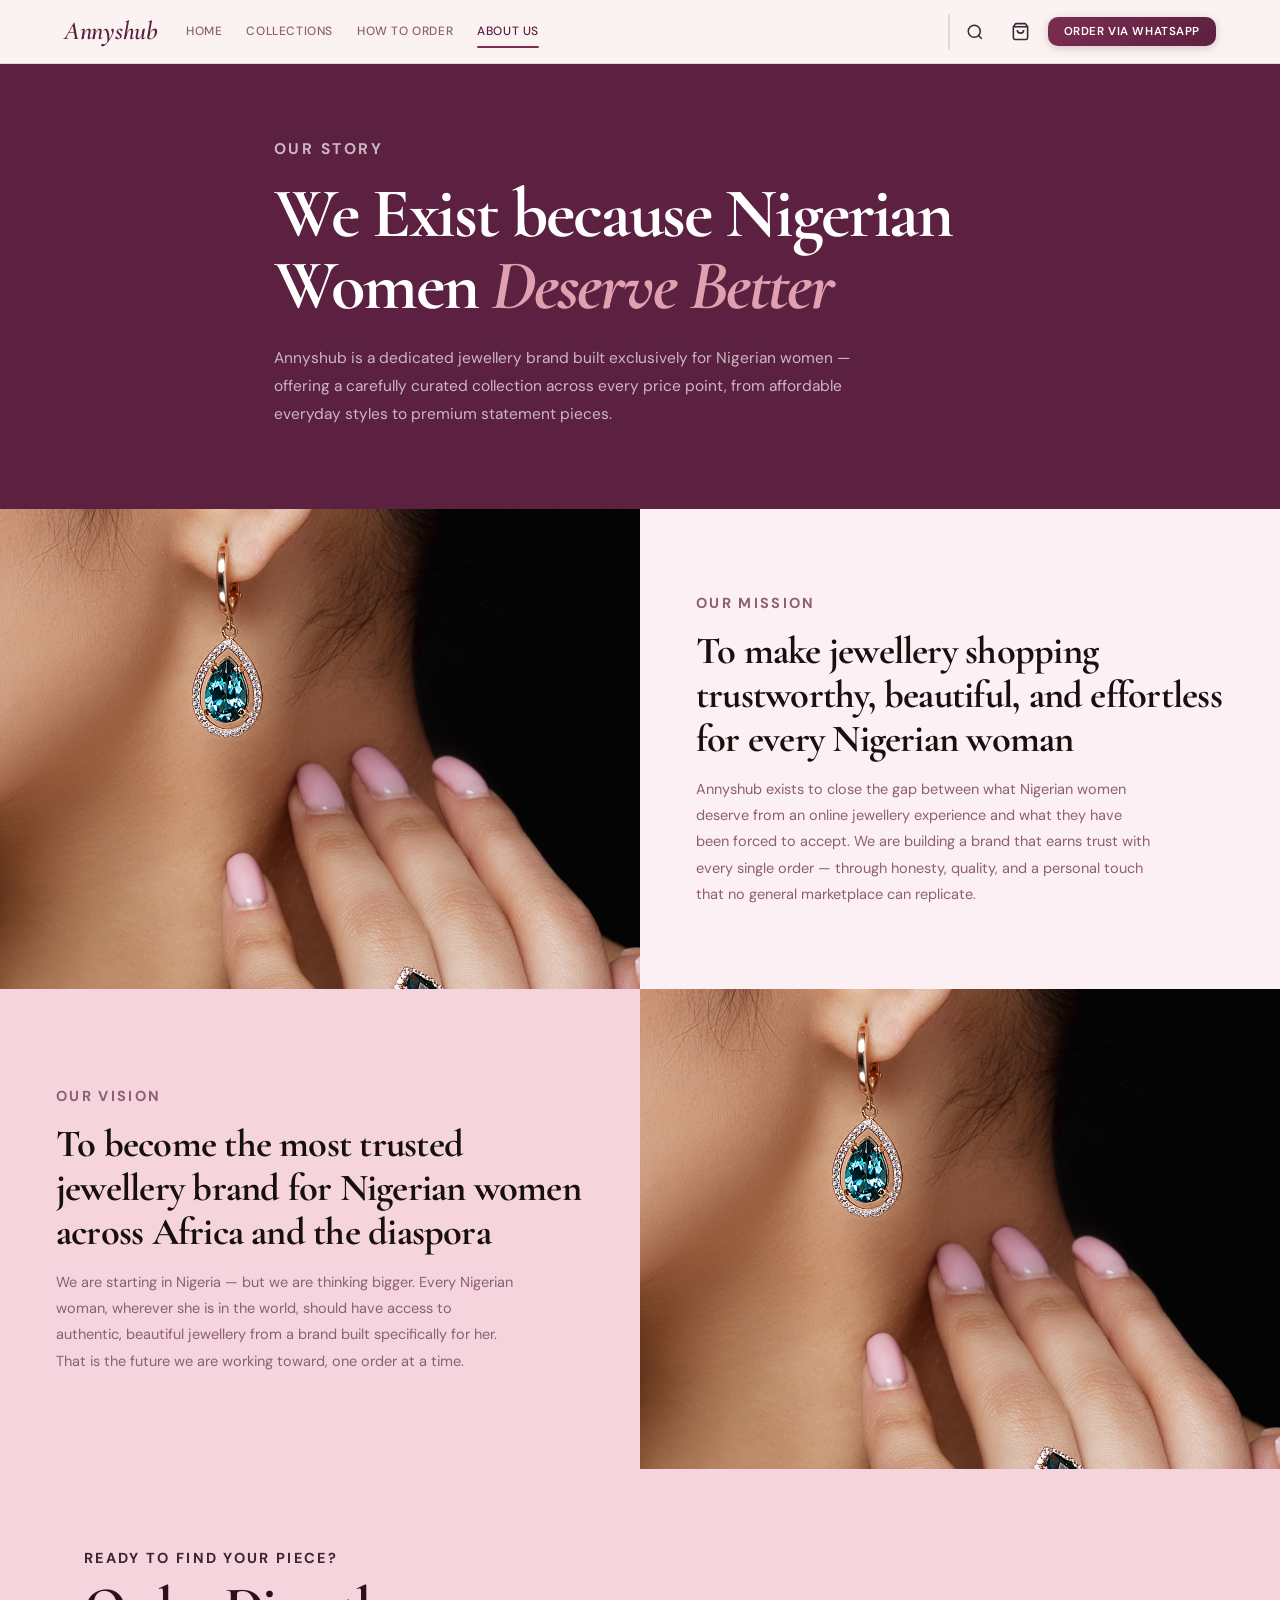
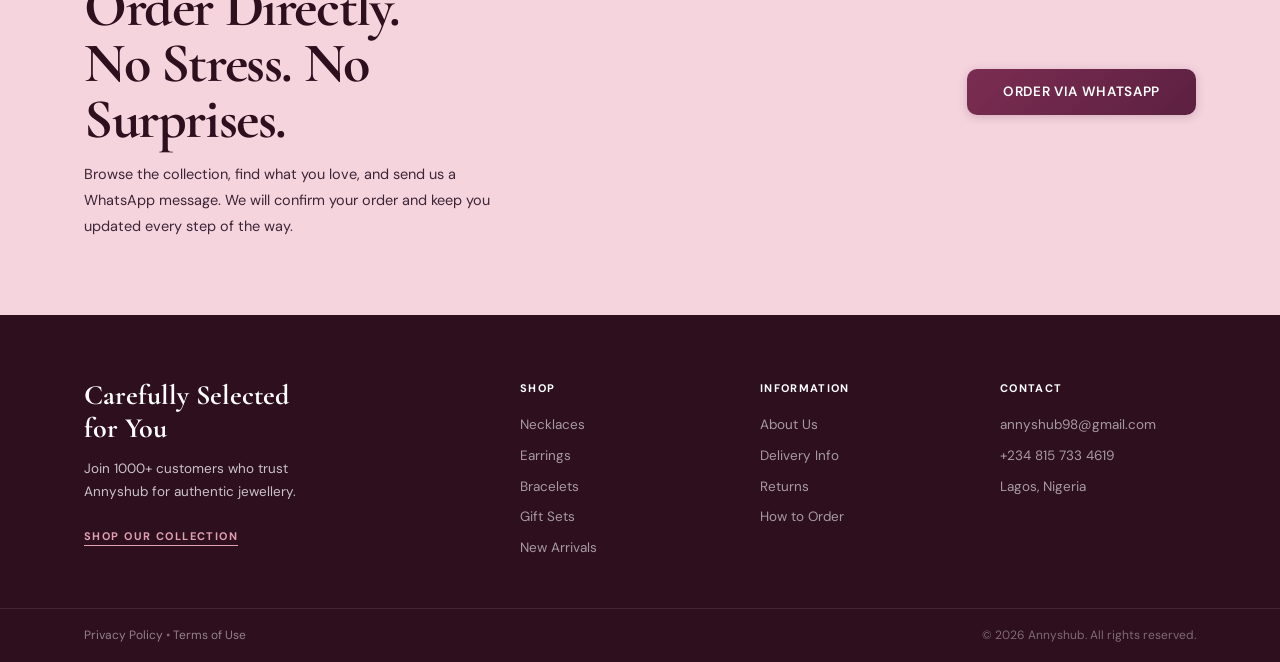
==== commit 0658ff68: "updated the file for mobile view UI efficiency and added new images to the about page." ====
--- a/about.html
+++ b/about.html
@@ -54,7 +54,7 @@
   </div>
 </section>
 <div class="split-section">
-  <div class="split-section__img reveal-left"><img src="images/model-shows-earrings-ring-with-beautiful-blue-precious-stones 3.png" alt="Woman wearing jewellery" loading="lazy"/></div>
+  <div class="split-section__img reveal-left"><img src="images/model-shows-earrings-ring-with-beautiful-blue-precious-stones 4.png" alt="Woman wearing jewellery" loading="lazy"/></div>
   <div class="split-section__copy split-section__copy--rose reveal-right">
     <p class="eyebrow">Our Mission</p>
     <h2>To make jewellery shopping trustworthy, beautiful, and effortless for every Nigerian woman</h2>
@@ -67,7 +67,7 @@
     <h2>To become the most trusted jewellery brand for Nigerian women across Africa and the diaspora</h2>
     <p>We are starting in Nigeria — but we are thinking bigger. Every Nigerian woman, wherever she is in the world, should have access to authentic, beautiful jewellery from a brand built specifically for her. That is the future we are working toward, one order at a time.</p>
   </div>
-  <div class="split-section__img reveal-right"><img src="images/model-shows-earrings-ring-with-beautiful-blue-precious-stones 3.png" alt="Jewellery close-up" loading="lazy"/></div>
+  <div class="split-section__img reveal-right"><img src="images/model-shows-earrings-ring-with-beautiful-blue-precious-stones 4.png" alt="Jewellery close-up" loading="lazy"/></div>
 </div>
 <section class="cta-banner">
   <div class="container cta-banner__inner">
@@ -84,6 +84,31 @@
   </div>
   <div class="footer__bottom"><div class="container footer__bottom-inner"><span><a href="#">Privacy Policy</a> &bull; <a href="#">Terms of Use</a></span><span>© 2026 Annyshub. All rights reserved.</span></div></div>
 </footer>
+<!-- ══════════════ MOBILE BOTTOM NAV ══════════════ -->
+<nav class="bottom-nav" aria-label="Mobile shopping navigation">
+  <a href="index.html" class="bnav-item" data-bnav="home">
+    <svg width="21" height="21" fill="none" stroke="currentColor" stroke-width="2" viewBox="0 0 24 24"><path d="M3 9.5 12 3l9 6.5V21a1 1 0 0 1-1 1h-5v-7H9v7H4a1 1 0 0 1-1-1z"/></svg>
+    <span>Home</span>
+  </a>
+  <a href="collections.html" class="bnav-item" data-bnav="collections">
+    <svg width="21" height="21" fill="none" stroke="currentColor" stroke-width="2" viewBox="0 0 24 24"><rect x="2" y="3" width="7" height="7" rx="1.2"/><rect x="15" y="3" width="7" height="7" rx="1.2"/><rect x="2" y="14" width="7" height="7" rx="1.2"/><rect x="15" y="14" width="7" height="7" rx="1.2"/></svg>
+    <span>Shop</span>
+  </a>
+  <button class="bnav-item" id="bnavSearch" data-bnav="search" type="button">
+    <svg width="21" height="21" fill="none" stroke="currentColor" stroke-width="2" viewBox="0 0 24 24"><circle cx="11" cy="11" r="8"/><path d="m21 21-4.35-4.35"/></svg>
+    <span>Search</span>
+  </button>
+  <a href="cart.html" class="bnav-item" data-bnav="cart">
+    <svg width="21" height="21" fill="none" stroke="currentColor" stroke-width="2" viewBox="0 0 24 24"><path d="M6 2 3 6v14a2 2 0 0 0 2 2h14a2 2 0 0 0 2-2V6l-3-4z"/><line x1="3" y1="6" x2="21" y2="6"/><path d="M16 10a4 4 0 0 1-8 0"/></svg>
+    <span>Cart</span>
+    <span class="bnav-item__badge" id="bnavCartBadge">0</span>
+  </a>
+  <a href="about.html" class="bnav-item" data-bnav="about">
+    <svg width="21" height="21" fill="none" stroke="currentColor" stroke-width="2" viewBox="0 0 24 24"><circle cx="12" cy="12" r="10"/><line x1="12" y1="16" x2="12" y2="12"/><line x1="12" y1="8" x2="12.01" y2="8"/></svg>
+    <span>About</span>
+  </a>
+</nav>
+
 <div class="toast-wrap" id="toastWrap"></div>
 <script src="data.js"></script><script src="script.js"></script>
 </body>
--- a/style.css
+++ b/style.css
@@ -15,7 +15,7 @@
   --ok:#2d7a4f;--err:#c0392b;--warn:#d4800a;
   --font-d:'Cormorant Garamond',Georgia,serif;
   --font-b:'DM Sans',system-ui,sans-serif;
-  --nav-h:64px;--sy:88px;
+  --nav-h:64px;--sy:88px;--bnav-h:62px;
   --r:10px;--rl:16px;--rxl:24px;
   --s0:0 1px 4px rgba(60,20,40,.07);
   --s1:0 2px 12px rgba(60,20,40,.09);
@@ -43,8 +43,8 @@
 
 /* 4. BUTTONS */
 .btn{display:inline-flex;align-items:center;justify-content:center;gap:8px;font-size:12.5px;font-weight:600;letter-spacing:.05em;text-transform:uppercase;white-space:nowrap;border:none;border-radius:var(--r);cursor:pointer;transition:background .2s var(--ease),color .2s,transform .18s var(--ease),box-shadow .2s;-webkit-tap-highlight-color:transparent;text-decoration:none;line-height:1}
-.btn--plum{background:var(--plum-700);color:var(--white);padding:13px 24px}
-.btn--plum:hover{background:var(--plum-900);transform:translateY(-1px);box-shadow:0 6px 20px rgba(60,20,40,.28)}
+.btn--plum{background:linear-gradient(135deg,var(--plum-500),var(--plum-700));color:var(--white);padding:13px 24px;box-shadow:0 2px 10px rgba(92,32,64,.22)}
+.btn--plum:hover{box-shadow:0 8px 22px rgba(60,20,40,.32);transform:translateY(-1px)}
 .btn--plum:active{transform:translateY(0)}
 .btn--outline{background:transparent;color:var(--plum-700);padding:12px 24px;border:1.5px solid var(--plum-700)}
 .btn--outline:hover{background:var(--plum-700);color:var(--white)}
@@ -135,10 +135,46 @@
 .nav__mobile-cart-info{display:flex;align-items:center;gap:10px;font-size:14px;font-weight:500;color:var(--text)}
 .nav__mobile-cart-badge{background:var(--rose-500);color:var(--white);font-size:11px;font-weight:700;padding:2px 8px;border-radius:50px;min-width:24px;text-align:center}
 
+/* 7b. MOBILE BOTTOM NAV (persistent shopping actions) */
+.bottom-nav{display:none}
+@media(max-width:767px){
+  .bottom-nav{
+    display:flex;position:fixed;bottom:0;left:0;right:0;z-index:210;
+    background:rgba(255,250,247,.97);backdrop-filter:blur(18px);-webkit-backdrop-filter:blur(18px);
+    border-top:1px solid var(--border);
+    padding:6px 6px calc(6px + env(safe-area-inset-bottom));
+    box-shadow:0 -6px 24px rgba(60,20,40,.09);
+    height:var(--bnav-h);
+  }
+  .bnav-item{
+    flex:1;display:flex;flex-direction:column;align-items:center;justify-content:center;gap:3px;
+    background:none;border:none;color:var(--muted);padding:6px 2px;border-radius:14px;
+    transition:color .18s,transform .15s;position:relative;
+  }
+  .bnav-item svg{opacity:.68;transition:opacity .18s,transform .18s}
+  .bnav-item span{font-size:10px;font-weight:600;letter-spacing:.01em}
+  .bnav-item.active{color:var(--plum-700)}
+  .bnav-item.active svg{opacity:1;transform:translateY(-1px)}
+  .bnav-item:active{transform:scale(.94)}
+  .bnav-item__badge{
+    position:absolute;top:1px;right:calc(50% - 18px);
+    min-width:16px;height:16px;background:var(--rose-500);color:var(--white);
+    font-size:9px;font-weight:700;border-radius:50%;
+    display:none;align-items:center;justify-content:center;padding:0 3px;
+    border:2px solid var(--cream);
+  }
+  .bnav-item__badge.show{display:flex}
+  .bnav-item__badge.pop{animation:badgePop .3s var(--spring)}
+  /* Push page content above the bottom nav so nothing hides behind it */
+  body{padding-bottom:var(--bnav-h)}
+  .footer{margin-bottom:0}
+}
+
 /* 8. TOAST */
 .toast-wrap{position:fixed;bottom:20px;right:16px;left:16px;z-index:999;display:flex;flex-direction:column;gap:8px;pointer-events:none;align-items:flex-end}
 .toast{background:var(--plum-900);color:var(--white);padding:13px 18px;border-radius:var(--rl);font-size:13.5px;font-weight:500;box-shadow:var(--s3);display:flex;align-items:center;gap:10px;pointer-events:all;animation:toastIn .32s var(--spring) both;max-width:340px;width:100%}
 @media(min-width:480px){.toast-wrap{left:auto;right:20px;bottom:24px}.toast{width:auto}}
+@media(max-width:767px){.toast-wrap{bottom:calc(var(--bnav-h) + 14px)}}
 .toast.toast--success{background:var(--ok)}.toast.toast--error{background:var(--err)}.toast.toast--out{animation:toastOut .28s var(--ease) both}
 .toast__icon{font-size:16px;flex-shrink:0}
 .toast__close{margin-left:auto;background:none;border:none;color:rgba(255,255,255,.6);font-size:16px;cursor:pointer;padding:0 0 0 8px;flex-shrink:0}
@@ -158,6 +194,7 @@
 .hero__img-wrap{position:relative;z-index:1;width:100%;aspect-ratio:4/5;border-radius:var(--rxl);overflow:hidden;box-shadow:var(--s4)}
 .hero__img-wrap img{width:100%;height:100%;object-fit:cover}
 .hero__blob{position:absolute;width:260px;height:260px;background:radial-gradient(circle,var(--blush-200) 0%,transparent 65%);border-radius:50%;top:-50px;right:-50px;z-index:0;pointer-events:none}
+.hero__blob2{position:absolute;width:200px;height:200px;background:radial-gradient(circle,var(--rose-100) 0%,transparent 70%);border-radius:50%;bottom:-40px;left:-60px;z-index:0;pointer-events:none}
 
 /* 10. TICKER */
 .ticker{background:var(--plum-700);overflow:hidden;padding:11px 0;display:flex}
@@ -166,21 +203,22 @@
 
 /* 11. CATEGORY GRID */
 .cat-grid{display:grid;grid-template-columns:repeat(4,1fr);gap:16px}
-.cat-card{position:relative;display:block;border-radius:var(--rl);overflow:hidden;cursor:pointer}
-.cat-card__img-wrap{width:100%;aspect-ratio:3/4;overflow:hidden}
+.cat-card{position:relative;display:block;border-radius:var(--rl);overflow:hidden;cursor:pointer;transition:transform .2s var(--ease)}
+.cat-card:active{transform:scale(.97)}
+.cat-card__img-wrap{width:100%;aspect-ratio:3/4;overflow:hidden;background:var(--blush-100)}
 .cat-card__img-wrap img{width:100%;height:100%;object-fit:cover;transition:transform .55s var(--ease)}
 .cat-card:hover .cat-card__img-wrap img{transform:scale(1.06)}
-.cat-card__overlay{position:absolute;inset:0;background:linear-gradient(to top,rgba(46,15,30,.72) 0%,transparent 55%);display:flex;align-items:flex-end;padding:16px}
+.cat-card__overlay{position:absolute;inset:0;background:linear-gradient(to top,rgba(46,15,30,.78) 0%,rgba(46,15,30,.1) 60%,transparent 100%);display:flex;align-items:flex-end;padding:16px}
 .cat-card__label{font-family:var(--font-d);font-size:18px;font-weight:600;color:var(--white);letter-spacing:-.01em}
 
 /* 12. PRODUCT CARDS (homepage) */
 .product-grid{display:grid;grid-template-columns:repeat(3,1fr);gap:22px}
 .product-card{background:var(--white);border-radius:var(--rl);overflow:hidden;box-shadow:var(--s0);transition:transform .3s,box-shadow .3s;border:1px solid var(--border-lt)}
 .product-card:hover{transform:translateY(-5px);box-shadow:var(--s3)}
-.product-card__img-wrap{position:relative;aspect-ratio:4/5;overflow:hidden}
+.product-card__img-wrap{position:relative;aspect-ratio:4/5;overflow:hidden;background:var(--blush-100)}
 .product-card__img-wrap img{width:100%;height:100%;object-fit:cover;transition:transform .5s}
 .product-card:hover .product-card__img-wrap img{transform:scale(1.04)}
-.product-card__hover{position:absolute;inset:0;background:rgba(46,15,30,.5);display:flex;align-items:center;justify-content:center;opacity:0;transition:opacity .3s;backdrop-filter:blur(2px)}
+.product-card__hover{position:absolute;inset:0;background:linear-gradient(to top,rgba(46,15,30,.7) 0%,rgba(46,15,30,.15) 60%,transparent 100%);display:flex;align-items:flex-end;justify-content:center;padding-bottom:22px;opacity:0;transition:opacity .3s}
 .product-card:hover .product-card__hover{opacity:1}
 .product-card__body{padding:16px 18px 20px}
 .product-card__name{font-family:var(--font-d);font-size:20px;font-weight:600;color:var(--dark);margin-bottom:3px}
@@ -191,13 +229,14 @@
 .shop-grid{display:grid;grid-template-columns:repeat(4,1fr);gap:18px}
 .shop-card{background:var(--white);border-radius:var(--rl);overflow:hidden;border:1px solid var(--border-lt);box-shadow:var(--s0);transition:transform .28s,box-shadow .28s}
 .shop-card:hover{transform:translateY(-4px);box-shadow:var(--s2)}
-.shop-card__img-wrap{position:relative;aspect-ratio:1/1;overflow:hidden}
+.shop-card__img-wrap{position:relative;aspect-ratio:1/1;overflow:hidden;background:var(--blush-100)}
 .shop-card__img-wrap img{width:100%;height:100%;object-fit:cover;transition:transform .5s}
 .shop-card:hover .shop-card__img-wrap img{transform:scale(1.05)}
-.shop-card__badge{position:absolute;top:10px;left:10px;background:var(--rose-500);color:var(--white);font-size:9.5px;font-weight:700;letter-spacing:.08em;text-transform:uppercase;padding:4px 8px;border-radius:4px}
-.shop-card__badge--out{background:var(--muted)}
-.shop-card__wishlist{position:absolute;top:10px;right:10px;width:32px;height:32px;background:var(--white);border:none;border-radius:50%;font-size:14px;display:flex;align-items:center;justify-content:center;cursor:pointer;box-shadow:var(--s1);transition:transform .2s,color .2s;color:var(--muted)}
+.shop-card__badge{position:absolute;top:10px;left:10px;background:linear-gradient(135deg,var(--rose-500),var(--plum-500));color:var(--white);font-size:9.5px;font-weight:700;letter-spacing:.08em;text-transform:uppercase;padding:5px 9px;border-radius:6px;box-shadow:0 2px 8px rgba(92,32,64,.25)}
+.shop-card__badge--out{background:linear-gradient(135deg,#9a8288,#6b5459)}
+.shop-card__wishlist{position:absolute;top:10px;right:10px;width:34px;height:34px;background:rgba(255,255,255,.94);backdrop-filter:blur(4px);border:none;border-radius:50%;font-size:15px;display:flex;align-items:center;justify-content:center;cursor:pointer;box-shadow:var(--s1);transition:transform .2s var(--spring),color .2s;color:var(--muted)}
 .shop-card__wishlist:hover,.shop-card__wishlist.active{transform:scale(1.15);color:var(--rose-500)}
+.shop-card__wishlist:active{transform:scale(.9)}
 .shop-card__body{padding:12px 14px 16px}
 .shop-card__body h3{font-family:var(--font-d);font-size:17px;font-weight:600;color:var(--dark);margin-bottom:2px;white-space:nowrap;overflow:hidden;text-overflow:ellipsis}
 .shop-card__body h3 a{color:inherit;transition:color .2s}
@@ -206,8 +245,9 @@
 .shop-card__price{font-family:var(--font-d);font-size:20px;font-weight:700;color:var(--plum-700);display:block;margin-bottom:10px}
 .shop-card__actions{display:flex;gap:7px;align-items:center}
 .shop-card__actions .btn{flex:1;font-size:10.5px;padding:9px 10px}
-.shop-card__cart-btn{width:36px;height:36px;flex-shrink:0;border:1.5px solid var(--border);background:var(--white);border-radius:var(--r);display:flex;align-items:center;justify-content:center;color:var(--muted);transition:border-color .2s,color .2s,background .2s}
+.shop-card__cart-btn{width:38px;height:38px;flex-shrink:0;border:1.5px solid var(--border);background:var(--white);border-radius:var(--r);display:flex;align-items:center;justify-content:center;color:var(--muted);transition:border-color .2s,color .2s,background .2s,transform .15s}
 .shop-card__cart-btn:hover{border-color:var(--plum-500);color:var(--plum-500);background:var(--blush-100)}
+.shop-card__cart-btn:active{transform:scale(.9)}
 
 /* 14. PAGE HERO */
 .page-hero{padding-top:calc(var(--nav-h) + 72px);padding-bottom:80px}
@@ -230,7 +270,8 @@
 .filter-bar{display:flex;gap:8px;flex-wrap:wrap;margin-bottom:44px;padding-bottom:18px;border-bottom:1px solid var(--border)}
 .filter-btn{font-size:12px;font-weight:600;letter-spacing:.06em;text-transform:uppercase;padding:8px 18px;border-radius:50px;border:1.5px solid var(--border);background:var(--white);color:var(--muted);cursor:pointer;transition:all .2s var(--ease)}
 .filter-btn:hover{border-color:var(--plum-300);color:var(--plum-500)}
-.filter-btn.active{background:var(--plum-700);border-color:var(--plum-700);color:var(--white);box-shadow:0 4px 14px rgba(92,32,64,.28)}
+.filter-btn:active{transform:scale(.96)}
+.filter-btn.active{background:linear-gradient(135deg,var(--plum-500),var(--plum-700));border-color:transparent;color:var(--white);box-shadow:0 4px 14px rgba(92,32,64,.3)}
 
 /* 17. COLLECTIONS */
 .collections-page{padding-block:var(--sy)}
@@ -245,7 +286,7 @@
 .review-card__stars{color:#e5963a;font-size:14px;letter-spacing:2px}
 .review-card p{font-size:14px;line-height:1.78;color:var(--text);flex:1}
 .review-card__author{display:flex;align-items:center;gap:11px}
-.avatar{width:40px;height:40px;border-radius:50%;background:var(--plum-500);color:var(--white);font-size:15px;font-weight:700;display:flex;align-items:center;justify-content:center;flex-shrink:0}
+.avatar{width:40px;height:40px;border-radius:50%;background:linear-gradient(135deg,var(--rose-500),var(--plum-500));color:var(--white);font-size:15px;font-weight:700;display:flex;align-items:center;justify-content:center;flex-shrink:0;box-shadow:0 2px 8px rgba(92,32,64,.2)}
 .review-card__info strong{display:block;font-size:14px;font-weight:600;color:var(--dark)}
 .review-card__info span{font-size:12px;color:var(--muted)}
 
@@ -422,37 +463,129 @@
   .review-grid{grid-template-columns:repeat(2,1fr)}
 }
 
-/* 30. RESPONSIVE 767 */
+/* 30. RESPONSIVE 767 — mobile, app-like polish */
 @media(max-width:767px){
-  :root{--sy:56px;--nav-h:60px}
+  :root{--sy:52px;--nav-h:58px}
+  html,body{font-size:14.5px}
+
   .nav__links,.nav__right{display:none}
   .nav__burger{display:flex}
-  .cat-grid{grid-template-columns:1fr 1fr}
+
+  /* Hero */
+  .hero{padding-inline:18px}
+  .hero__stats{gap:16px}
+  .hero__headline{font-size:clamp(40px,11vw,56px)}
+  .hero__sub{font-size:14.5px}
+
+  /* Grids */
+  .cat-grid{grid-template-columns:1fr 1fr;gap:11px}
+  .cat-card__overlay{padding:12px}
+  .cat-card__label{font-size:15px}
   .product-grid,.review-grid,.trust-grid{grid-template-columns:1fr}
-  .shop-grid{grid-template-columns:repeat(2,1fr);gap:12px}
+  .shop-grid{grid-template-columns:repeat(2,1fr);gap:11px}
+  .shop-card__body{padding:11px 12px 14px}
+  .shop-card__body h3{font-size:15.5px}
+  .shop-card__price{font-size:18px}
+
   .steps-grid{grid-template-columns:1fr}
-  .step-card{flex-direction:column;gap:12px;padding:26px 20px}
-  .hero__stats{gap:18px}
-  .cta-banner{padding:52px 0}.cta-banner__inner{flex-direction:column;align-items:flex-start;gap:24px}
-  .footer__grid{grid-template-columns:1fr;gap:24px;padding-top:44px;padding-bottom:24px}
+  .step-card{flex-direction:column;gap:12px;padding:24px 20px;border-radius:18px}
+
+  .cta-banner{padding:44px 0}
+  .cta-banner__inner{flex-direction:column;align-items:flex-start;gap:22px}
+  .cta-banner__copy h2{font-size:clamp(28px,8vw,40px)}
+
+  .footer__grid{grid-template-columns:1fr;gap:24px;padding-top:40px;padding-bottom:24px}
   .footer__bottom-inner{flex-direction:column;gap:6px;text-align:center}
-  .section-header{flex-direction:column;align-items:flex-start;gap:8px;margin-bottom:28px}
-  .page-hero{padding-top:calc(var(--nav-h)+40px);padding-bottom:52px}
-  .cat-page-hero{padding-top:calc(var(--nav-h)+40px);padding-bottom:40px}
-  .product-detail__actions{flex-direction:column}
-  .product-detail__actions .btn{flex:none;width:100%}
-  .toast-wrap{bottom:0;right:0;left:0;border-radius:var(--rl) var(--rl) 0 0;padding:12px 12px 20px;background:transparent;gap:6px}
-  .toast{border-radius:var(--r);max-width:100%}
-  .cart-page__inner{grid-template-columns:1fr}
-  .order-summary{position:static;margin-top:0}
-}
-
-/* 31. RESPONSIVE 480 */
+
+  .section{padding-block:var(--sy)}
+  .section-header{flex-direction:column;align-items:flex-start;gap:8px;margin-bottom:26px}
+  .page-hero{padding-top:calc(var(--nav-h)+36px);padding-bottom:44px}
+  .cat-page-hero{padding-top:calc(var(--nav-h)+36px);padding-bottom:36px}
+  .cat-page-hero h1{font-size:clamp(36px,12vw,56px)}
+
+  .filter-bar{gap:7px;margin-bottom:28px;padding-bottom:14px}
+  .filter-btn{padding:8px 15px;font-size:11px}
+
+  /* ══ PRODUCT DETAIL — app-friendly stacked layout ══ */
+  .product-detail{padding-top:calc(var(--nav-h) + 20px);padding-bottom:32px}
+  .breadcrumb{margin-bottom:18px;font-size:11.5px}
+  .product-detail__grid{
+    grid-template-columns:1fr;gap:0;padding:0;
+    border-radius:18px;overflow:hidden;box-shadow:var(--s1);
+  }
+  .product-detail__gallery{margin:0}
+  .product-detail__main-img{border-radius:0;aspect-ratio:1/1}
+  .product-detail__thumbs{padding:10px 14px}
+  .product-detail__info{padding:18px 18px 24px;gap:14px}
+  .product-detail__name{font-size:24px}
+  .product-detail__price{font-size:28px}
+  .product-detail__desc{font-size:14px}
+  .product-detail__actions{
+    position:sticky;bottom:calc(var(--bnav-h) + 10px);
+    background:var(--white);padding:10px;margin:6px -18px -8px;
+    border-radius:16px;box-shadow:var(--s2);border:1px solid var(--border-lt);
+    flex-direction:row;z-index:20;
+  }
+  .product-detail__actions .btn{flex:1;min-width:0;padding:13px 12px;font-size:11.5px}
+  .related-section{padding-block:36px 44px}
+  .related-section h2{font-size:22px;margin-bottom:18px}
+
+  /* ══ CART — card-style items, mobile-optimized ══ */
+  .cart-page{padding-top:calc(var(--nav-h) + 20px);padding-bottom:32px}
+  .cart-page h1{font-size:28px;margin-bottom:18px}
+  .cart-page__inner{grid-template-columns:1fr;gap:16px}
+  .cart-items{border-radius:16px}
+  .cart-item{padding:13px 14px;grid-template-columns:70px 1fr;gap:12px}
+  .cart-item__img{width:70px;height:70px}
+  .cart-item__name{font-size:15.5px}
+  .cart-item__price{font-size:16px}
+  .qty-btn{width:34px;height:34px;font-size:18px}
+  .qty-display{width:36px;height:34px}
+  .order-summary{position:static;margin-top:0;border-radius:16px;padding:20px}
+  .order-summary__wa{padding:14px}
+
+  /* ══ REVIEW FORM ══ */
+  .review-form-wrap{padding:20px 18px;border-radius:16px}
+  .review-form-wrap h3{font-size:20px;margin-bottom:16px}
+  .form-input,.form-select,.form-textarea{padding:12px 13px;font-size:15px;border-radius:11px}
+  .star-picker button{font-size:28px;padding:4px}
+
+  /* ══ MODALS — bottom sheet on mobile ══ */
+  .modal-overlay{padding:0;align-items:flex-end}
+  .modal{
+    max-width:100%;width:100%;max-height:90svh;
+    border-radius:22px 22px 0 0;
+    animation:sheetUp .3s var(--ease) both;
+    position:relative;
+  }
+  .modal::before{
+    content:'';position:absolute;top:9px;left:50%;transform:translateX(-50%);
+    width:36px;height:4px;border-radius:4px;background:var(--border);
+  }
+  .modal__header{padding:22px 20px 0}
+  .modal__body{padding:16px 20px 20px}
+  .modal__foot{padding:0 20px 20px;flex-direction:column-reverse}
+  .modal__foot .btn{width:100%;padding:14px}
+
+  /* Toast already lifted above bottom nav in section 8 */
+
+  /* Buttons: comfortable touch size across the board */
+  .btn--lg{padding:15px 28px}
+  .btn--sm{padding:9px 14px}
+}
+
+/* 31. RESPONSIVE 480 — smallest phones */
 @media(max-width:480px){
   .shop-grid{grid-template-columns:1fr}
-  .shop-card__actions .btn{font-size:10px;padding:8px 8px}
-  .hero__headline{font-size:clamp(40px,11vw,56px)}
-}
+  .shop-card{border-radius:14px}
+  .shop-card__img-wrap{aspect-ratio:5/4}
+  .shop-card__actions .btn{font-size:10.5px;padding:10px 8px}
+  .hero__headline{font-size:clamp(38px,12vw,50px)}
+  .cat-grid{grid-template-columns:1fr 1fr}
+  .stat-pill,.hero__stats{gap:14px}
+}
+
+@keyframes sheetUp{from{opacity:0;transform:translateY(40px)}to{opacity:1;transform:translateY(0)}}
 
 @media(prefers-reduced-motion:reduce){
   *,*::before,*::after{animation-duration:.01ms!important;transition-duration:.01ms!important}
